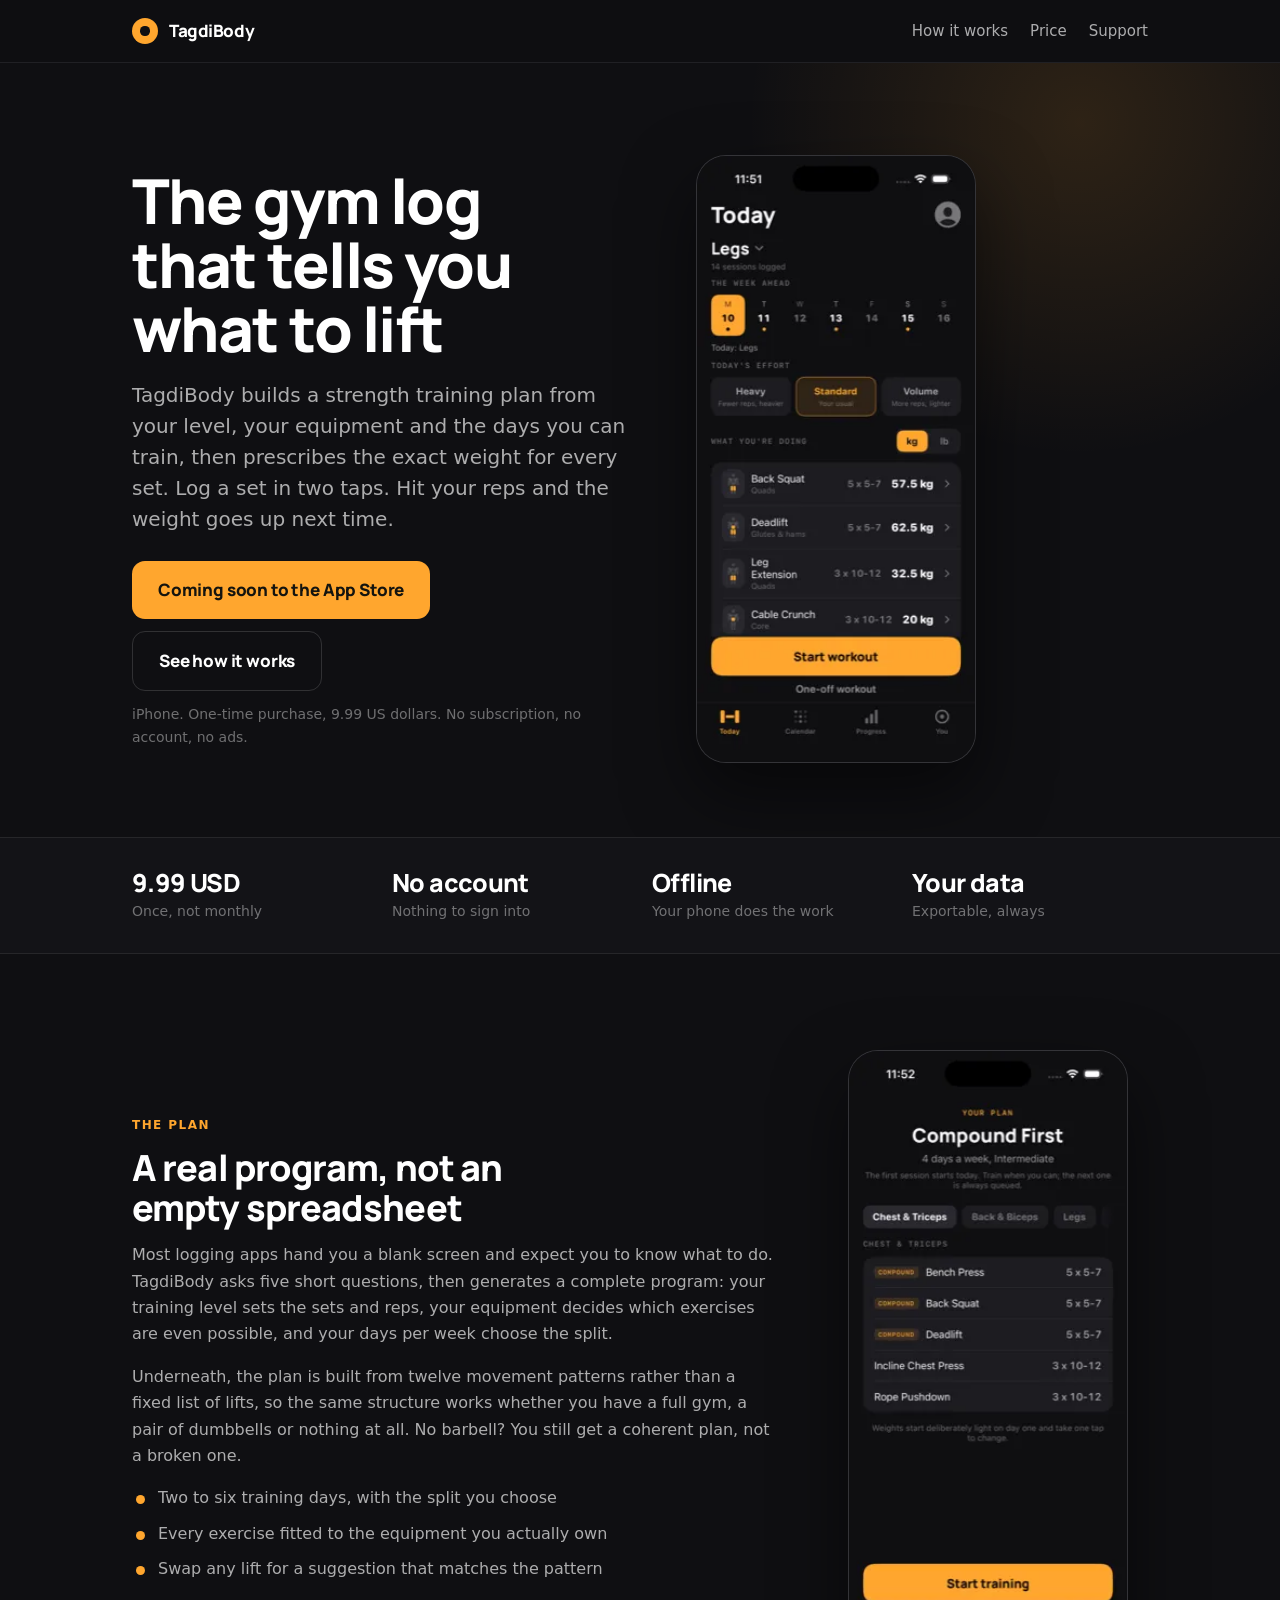
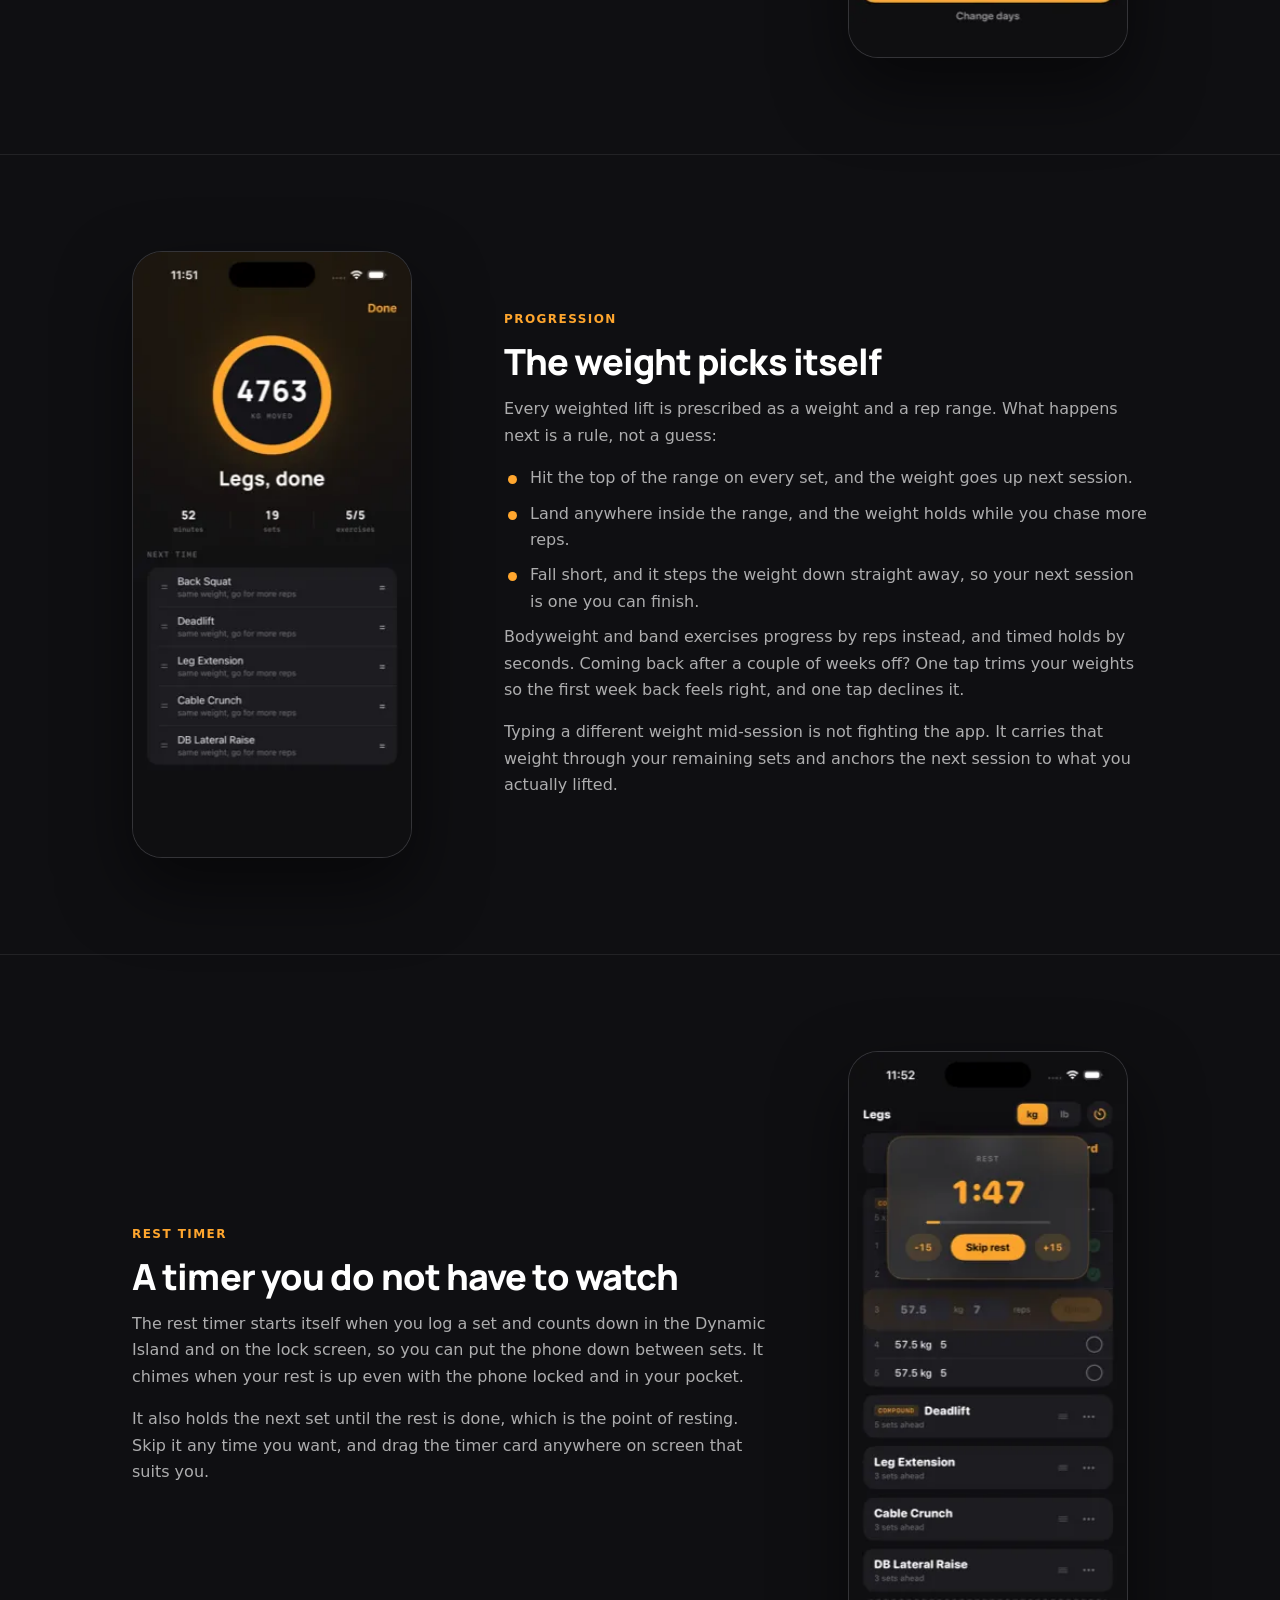
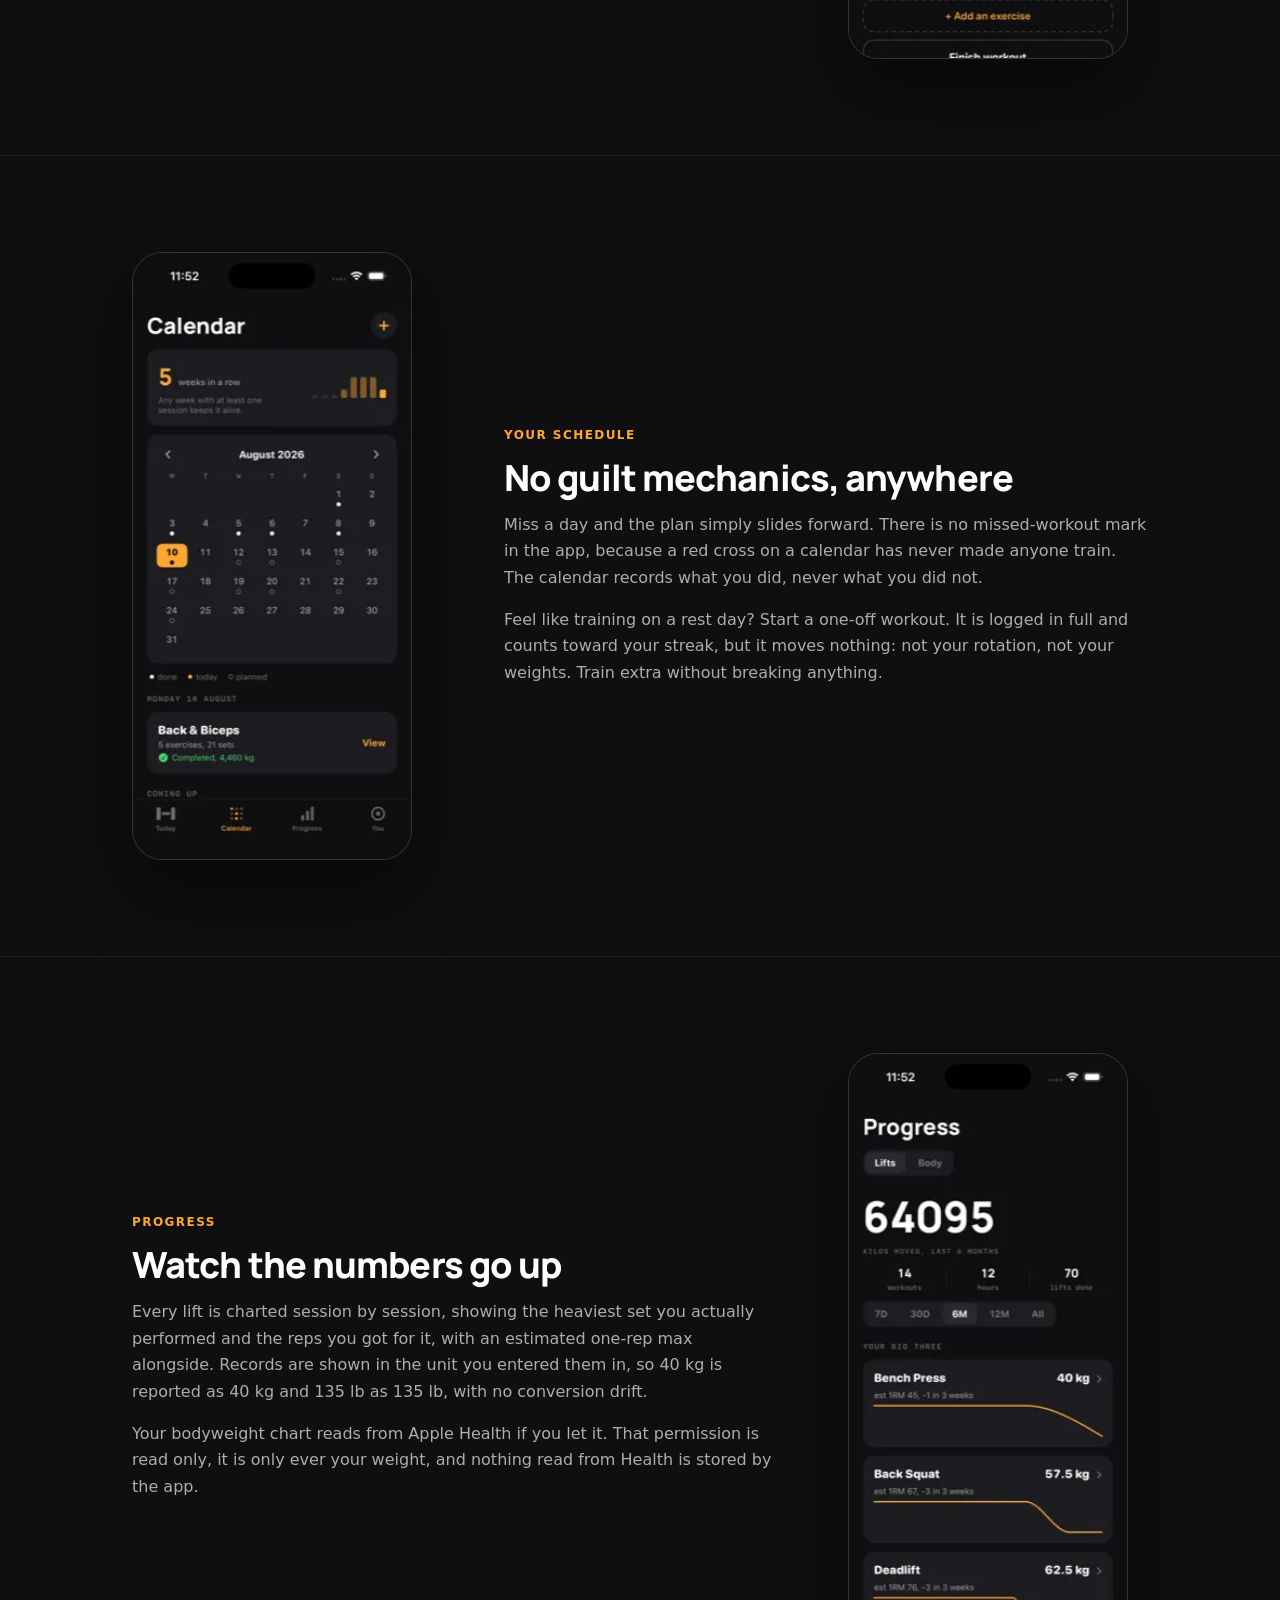
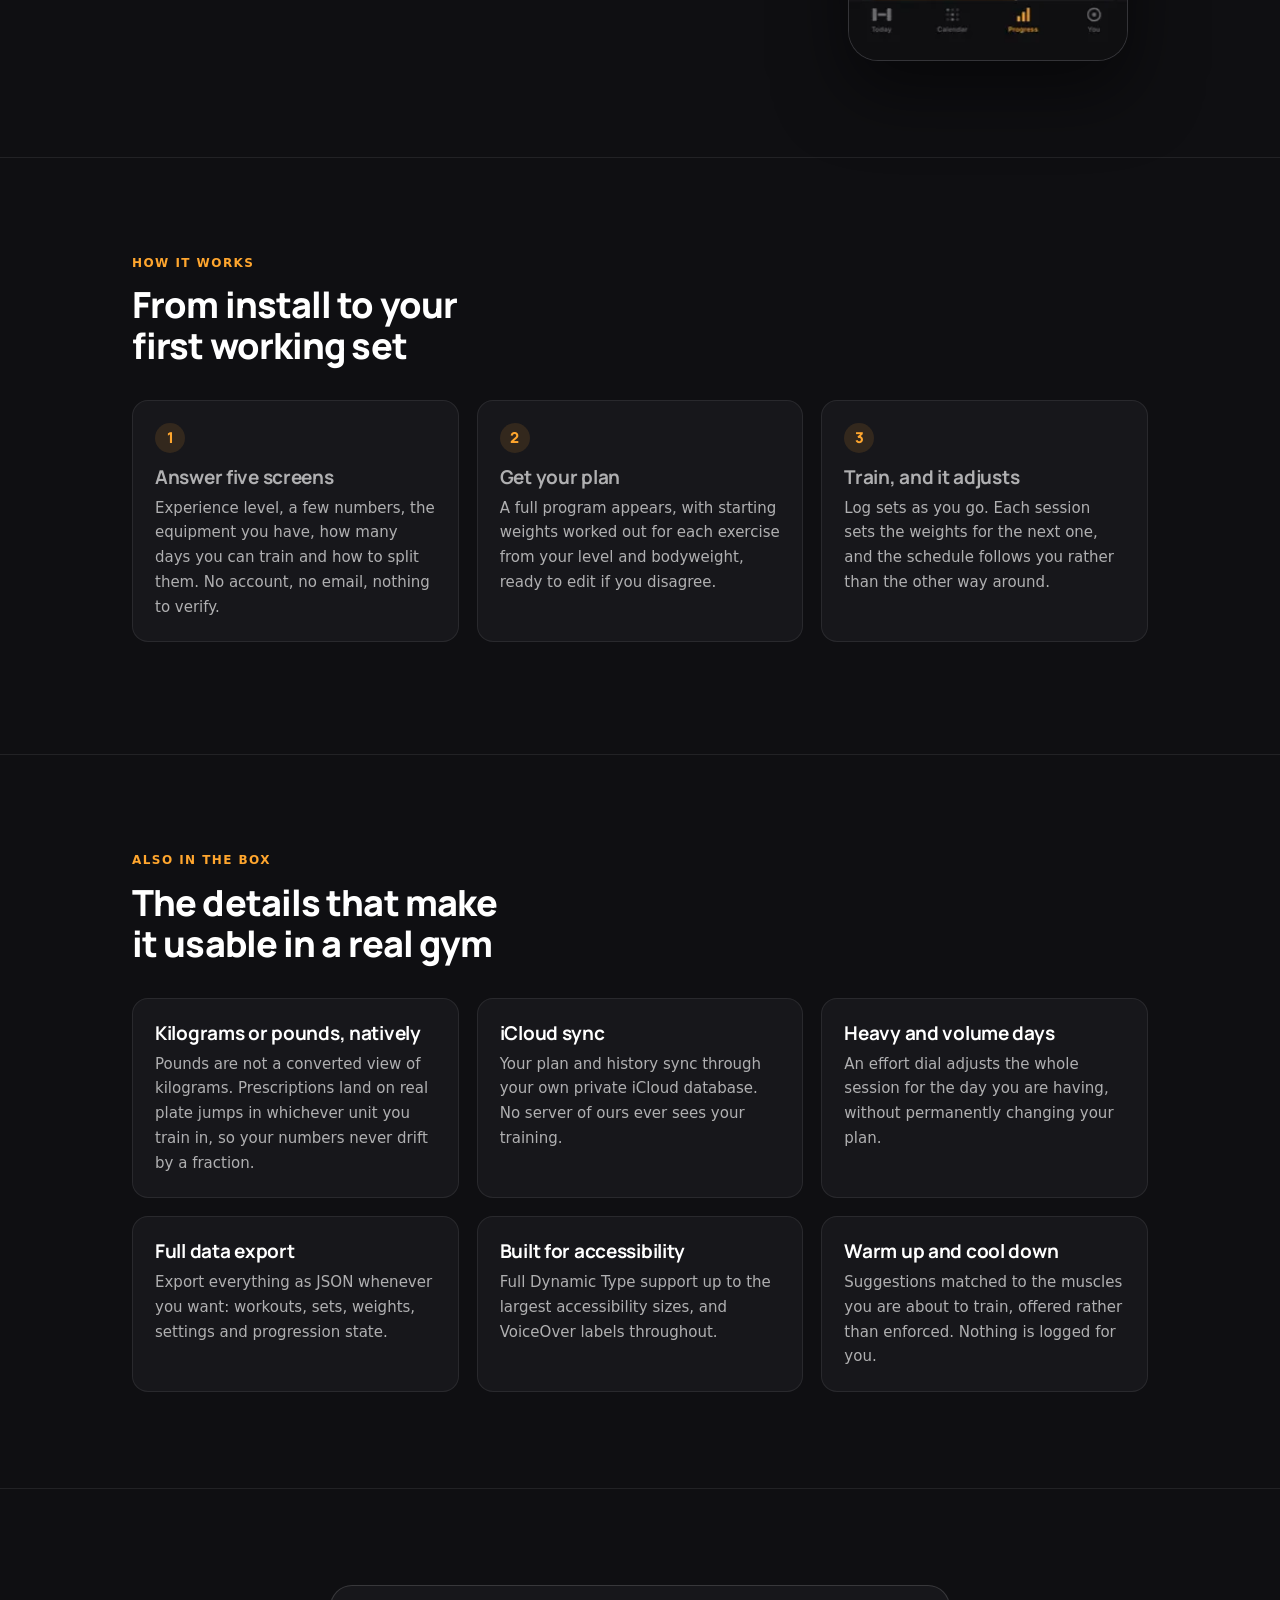
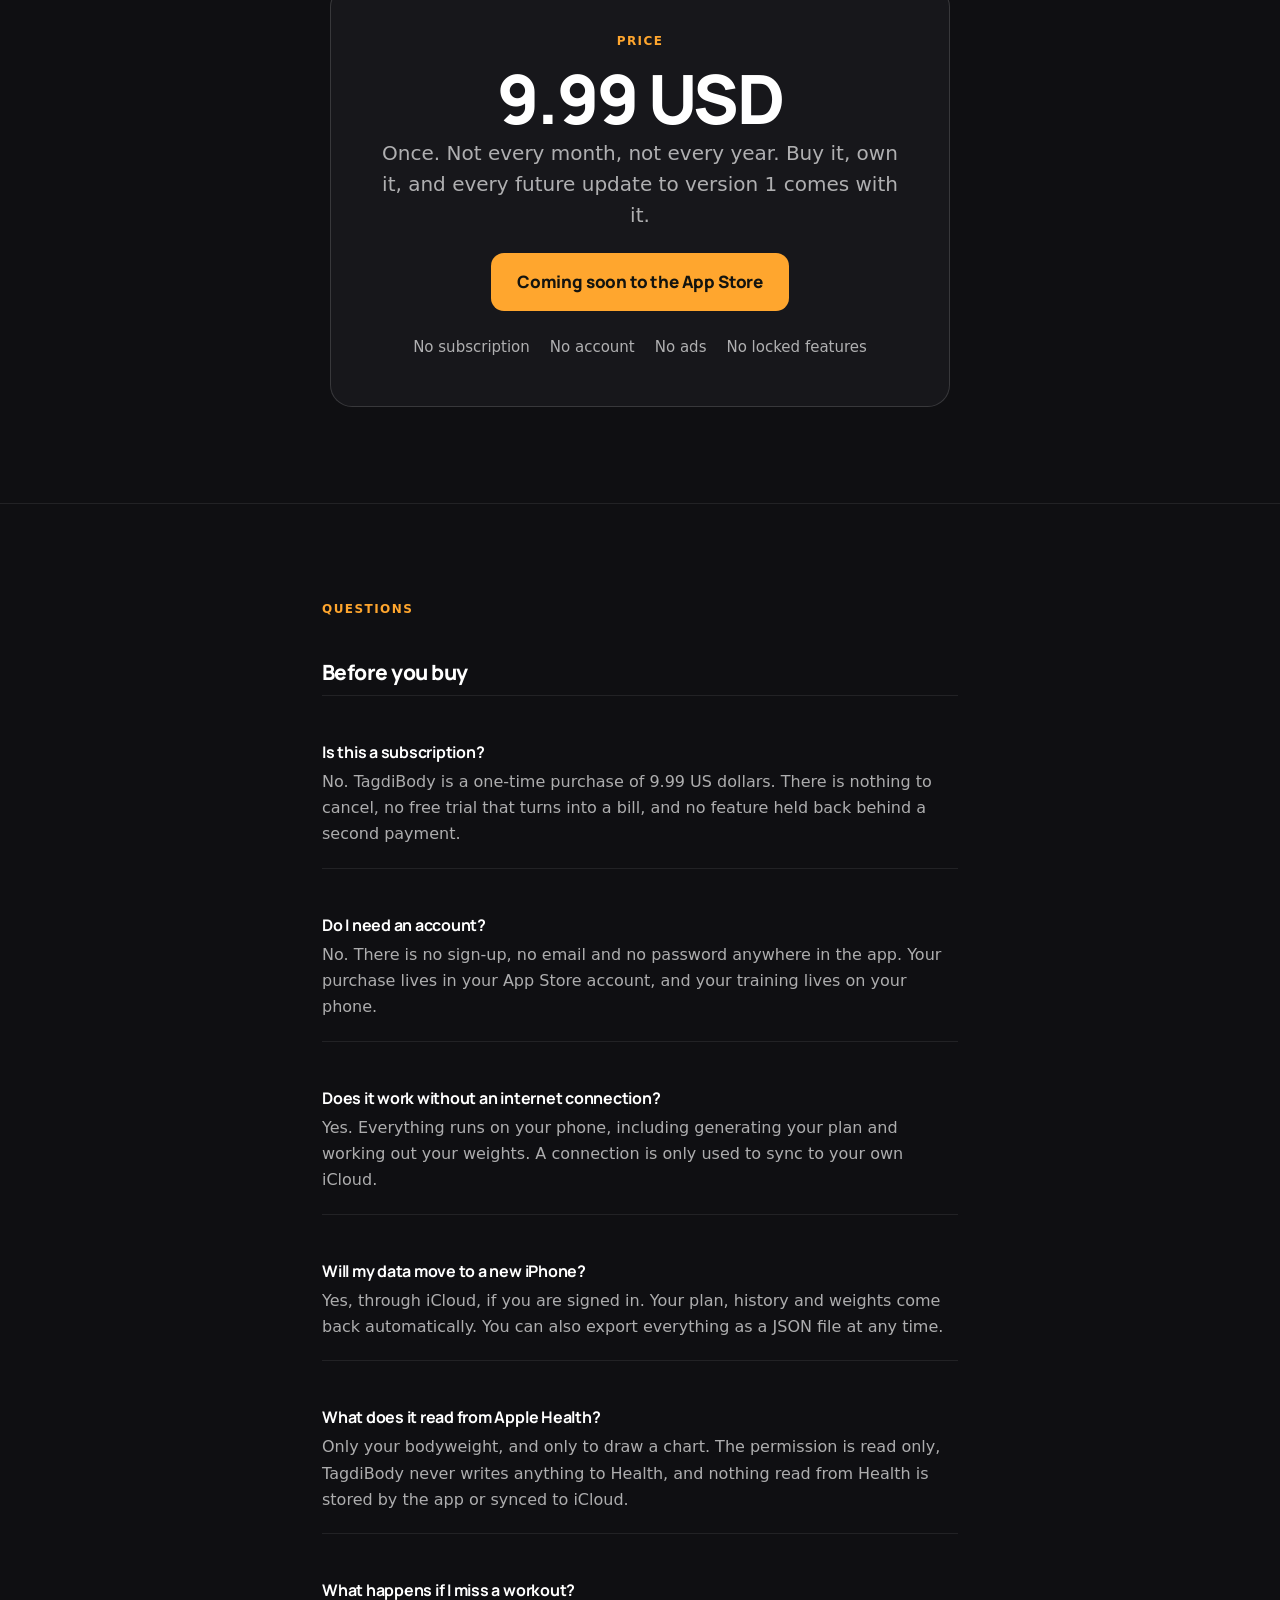
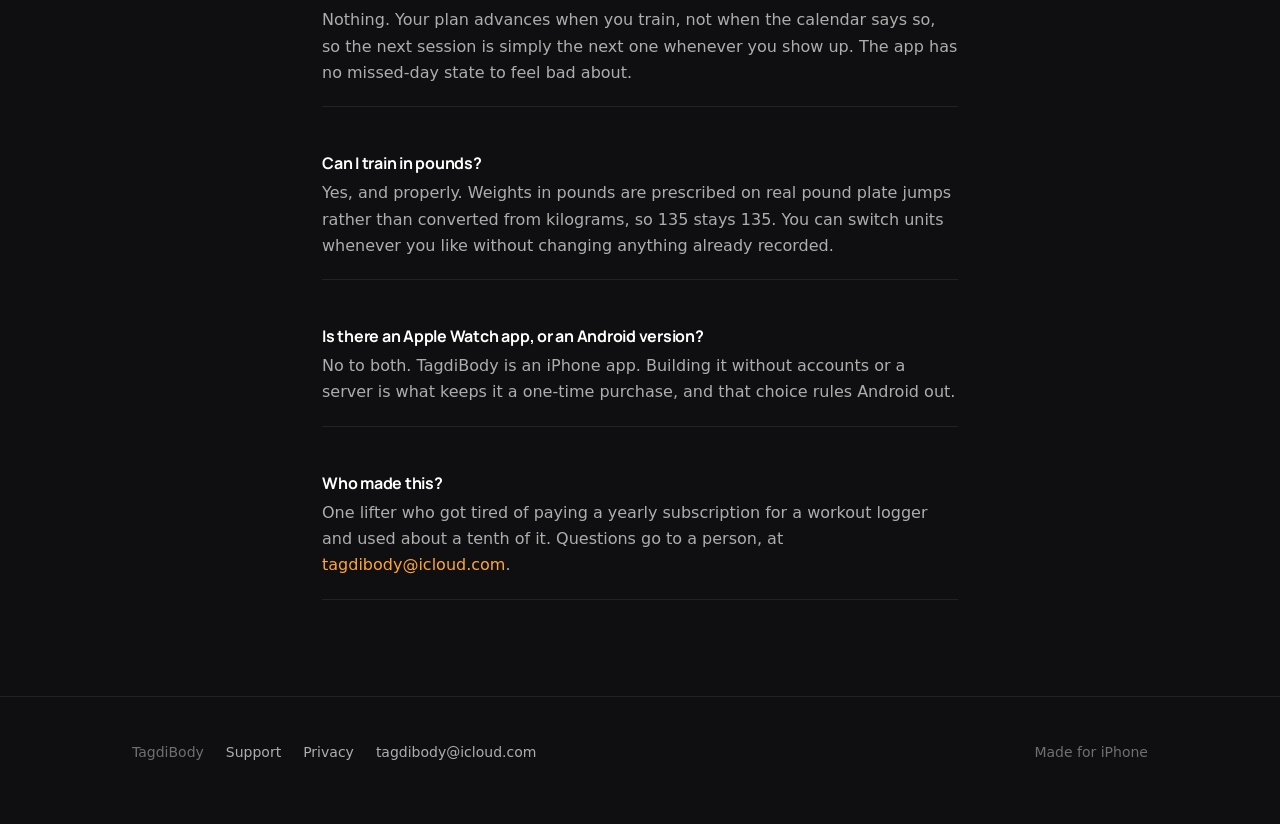
==== index.html @ 45cf764f "WebP screenshots, lighter social card" ====
<!doctype html>
<html lang="en">
<head>
<meta charset="utf-8">
<meta name="viewport" content="width=device-width, initial-scale=1">
<title>Gym Workout Log and Strength Training Plan | TagdiBody</title>
<meta name="description" content="TagdiBody builds your gym plan and tells you the exact weight to lift on every set. Log a set in two taps. One-time purchase for iPhone, no subscription.">
<link rel="canonical" href="https://tagdibody.com/">
<meta name="theme-color" content="#0F0F12">

<!-- Smart App Banner. Renders only once the app is live on the store, and
     never inside a frame or the simulator. Harmless before then. -->
<meta name="apple-itunes-app" content="app-id=6799544180">

<meta property="og:type" content="website">
<meta property="og:site_name" content="TagdiBody">
<meta property="og:title" content="TagdiBody: the gym log that tells you what to lift">
<meta property="og:description" content="A strength training plan built from your level, equipment and days, with the exact weight for every set. One-time purchase for iPhone.">
<meta property="og:url" content="https://tagdibody.com/">
<meta property="og:image" content="https://tagdibody.com/assets/og.jpg">
<meta property="og:image:width" content="1200">
<meta property="og:image:height" content="630">
<meta property="og:image:type" content="image/jpeg">
<meta property="og:image:alt" content="TagdiBody on iPhone, showing today's session with the weight for every lift.">
<meta name="twitter:card" content="summary_large_image">

<link rel="icon" href="assets/favicon.svg" type="image/svg+xml">
<link rel="icon" href="assets/favicon-32.png" sizes="32x32">
<link rel="apple-touch-icon" href="assets/apple-touch-icon.png">
<link rel="manifest" href="site.webmanifest">

<link rel="preload" href="assets/manrope-subset.woff2" as="font" type="font/woff2" crossorigin>
<link rel="stylesheet" href="style.css">

<!-- SoftwareApplication, per Google's Software App documentation.
     aggregateRating is deliberately ABSENT: Google requires a rating or a
     review for the rich result, but the same guidelines forbid marking up
     ratings that are not visible on the page and treat self-serving ones
     as ineligible. Search Console will report the missing field as a
     warning; that is the honest state until the App Store has real
     ratings to mirror. -->
<script type="application/ld+json">
{
  "@context": "https://schema.org",
  "@type": "SoftwareApplication",
  "name": "TagdiBody",
  "alternateName": "TagdiBody: Gym Workout Log",
  "url": "https://tagdibody.com/",
  "description": "TagdiBody builds a strength training plan from your level, equipment and days per week, prescribes the exact weight for every set, and logs your workouts. One-time purchase for iPhone, with no subscription and no account.",
  "applicationCategory": "HealthApplication",
  "applicationSubCategory": "Strength training",
  "operatingSystem": "iOS 17.0",
  "softwareVersion": "1.0",
  "image": "https://tagdibody.com/assets/og.jpg",
  "screenshot": [
    "https://tagdibody.com/img/today.png",
    "https://tagdibody.com/img/resting.png",
    "https://tagdibody.com/img/progress.png"
  ],
  "featureList": [
    "Generated strength training plan",
    "Automatic weight progression",
    "Rest timer with Dynamic Island and lock screen",
    "One-off workouts that never move your plan",
    "Progress charts and personal bests",
    "iCloud sync",
    "Apple Health bodyweight, read only"
  ],
  "offers": {
    "@type": "Offer",
    "price": "9.99",
    "priceCurrency": "USD",
    "category": "One-time purchase"
  },
  "author": {
    "@type": "Person",
    "name": "Arjun Navale"
  },
  "publisher": {
    "@type": "Person",
    "name": "Arjun Navale"
  }
}
</script>
</head>

<body class="prelaunch">
<a class="skip" href="#main">Skip to content</a>

<header class="site-head">
  <div class="wrap">
    <a class="wordmark" href="/"><span class="plate" aria-hidden="true"></span> TagdiBody</a>
    <nav aria-label="Main">
      <a class="nav-hide" href="#how">How it works</a>
      <a class="nav-hide" href="#price">Price</a>
      <a href="/support/">Support</a>
    </nav>
  </div>
</header>

<main id="main">

<section class="hero">
  <div class="wrap">
    <div class="copy">
      <h1>The gym log that tells you what to lift</h1>
      <p class="lede">TagdiBody builds a strength training plan from your level, your equipment and the days you can train, then prescribes the exact weight for every set. Log a set in two taps. Hit your reps and the weight goes up next time.</p>
      <div class="hero-actions">
        <a class="cta live-only" href="https://apps.apple.com/app/tagdibody/id6799544180">Get TagdiBody on the App Store</a>
        <span class="cta soon-only" aria-disabled="true">Coming soon to the App Store</span>
        <a class="cta ghost" href="#how">See how it works</a>
      </div>
      <p class="cta-note">iPhone. One-time purchase, 9.99 US dollars. No subscription, no account, no ads.</p>
    </div>
    <div class="shot">
      <picture>
             <source type="image/webp"
                     srcset="img/today.webp 1x, img/today@2x.webp 2x">
             <img src="img/today.png" width="257" height="560" fetchpriority="high"
                  alt="The Today screen in TagdiBody, listing Back Squat, Deadlift, Leg Extension and Cable Crunch with the sets, rep range and exact weight for each.">
           </picture>
    </div>
  </div>
</section>

<section class="strip" aria-label="At a glance">
  <div class="wrap">
    <div><span class="stat-n">9.99 USD</span><span class="stat-l">Once, not monthly</span></div>
    <div><span class="stat-n">No account</span><span class="stat-l">Nothing to sign into</span></div>
    <div><span class="stat-n">Offline</span><span class="stat-l">Your phone does the work</span></div>
    <div><span class="stat-n">Your data</span><span class="stat-l">Exportable, always</span></div>
  </div>
</section>

<section class="feature" id="plan">
  <div class="wrap">
    <div class="copy">
      <p class="eyebrow">The plan</p>
      <h2>A real program, not an empty spreadsheet</h2>
      <p>Most logging apps hand you a blank screen and expect you to know what to do. TagdiBody asks five short questions, then generates a complete program: your training level sets the sets and reps, your equipment decides which exercises are even possible, and your days per week choose the split.</p>
      <p>Underneath, the plan is built from twelve movement patterns rather than a fixed list of lifts, so the same structure works whether you have a full gym, a pair of dumbbells or nothing at all. No barbell? You still get a coherent plan, not a broken one.</p>
      <ul class="ticks">
        <li>Two to six training days, with the split you choose</li>
        <li>Every exercise fitted to the equipment you actually own</li>
        <li>Swap any lift for a suggestion that matches the pattern</li>
      </ul>
    </div>
    <div class="shot">
      <picture>
             <source type="image/webp"
                     srcset="img/reveal.webp 1x, img/reveal@2x.webp 2x">
             <img src="img/reveal.png" width="257" height="560" loading="lazy"
                  alt="A generated four day plan in TagdiBody, showing each training day and the exercises in it.">
           </picture>
    </div>
  </div>
</section>

<section class="feature flip" id="progression">
  <div class="wrap">
    <div class="copy">
      <p class="eyebrow">Progression</p>
      <h2>The weight picks itself</h2>
      <p>Every weighted lift is prescribed as a weight and a rep range. What happens next is a rule, not a guess:</p>
      <ul class="ticks">
        <li>Hit the top of the range on every set, and the weight goes up next session.</li>
        <li>Land anywhere inside the range, and the weight holds while you chase more reps.</li>
        <li>Fall short, and it steps the weight down straight away, so your next session is one you can finish.</li>
      </ul>
      <p>Bodyweight and band exercises progress by reps instead, and timed holds by seconds. Coming back after a couple of weeks off? One tap trims your weights so the first week back feels right, and one tap declines it.</p>
      <p>Typing a different weight mid-session is not fighting the app. It carries that weight through your remaining sets and anchors the next session to what you actually lifted.</p>
    </div>
    <div class="shot">
      <picture>
             <source type="image/webp"
                     srcset="img/summary.webp 1x, img/summary@2x.webp 2x">
             <img src="img/summary.png" width="257" height="560" loading="lazy"
                  alt="A finished workout summary in TagdiBody, listing every set performed with its weight and reps.">
           </picture>
    </div>
  </div>
</section>

<section class="feature" id="timer">
  <div class="wrap">
    <div class="copy">
      <p class="eyebrow">Rest timer</p>
      <h2>A timer you do not have to watch</h2>
      <p>The rest timer starts itself when you log a set and counts down in the Dynamic Island and on the lock screen, so you can put the phone down between sets. It chimes when your rest is up even with the phone locked and in your pocket.</p>
      <p>It also holds the next set until the rest is done, which is the point of resting. Skip it any time you want, and drag the timer card anywhere on screen that suits you.</p>
    </div>
    <div class="shot">
      <picture>
             <source type="image/webp"
                     srcset="img/resting.webp 1x, img/resting@2x.webp 2x">
             <img src="img/resting.png" width="257" height="560" loading="lazy"
                  alt="TagdiBody counting down rest between sets, with the next set held until the timer finishes.">
           </picture>
    </div>
  </div>
</section>

<section class="feature flip" id="schedule">
  <div class="wrap">
    <div class="copy">
      <p class="eyebrow">Your schedule</p>
      <h2>No guilt mechanics, anywhere</h2>
      <p>Miss a day and the plan simply slides forward. There is no missed-workout mark in the app, because a red cross on a calendar has never made anyone train. The calendar records what you did, never what you did not.</p>
      <p>Feel like training on a rest day? Start a one-off workout. It is logged in full and counts toward your streak, but it moves nothing: not your rotation, not your weights. Train extra without breaking anything.</p>
    </div>
    <div class="shot">
      <picture>
             <source type="image/webp"
                     srcset="img/calendar.webp 1x, img/calendar@2x.webp 2x">
             <img src="img/calendar.png" width="257" height="560" loading="lazy"
                  alt="The TagdiBody calendar showing training days marked and a streak, with no missed day markers.">
           </picture>
    </div>
  </div>
</section>

<section class="feature" id="progress">
  <div class="wrap">
    <div class="copy">
      <p class="eyebrow">Progress</p>
      <h2>Watch the numbers go up</h2>
      <p>Every lift is charted session by session, showing the heaviest set you actually performed and the reps you got for it, with an estimated one-rep max alongside. Records are shown in the unit you entered them in, so 40 kg is reported as 40 kg and 135 lb as 135 lb, with no conversion drift.</p>
      <p>Your bodyweight chart reads from Apple Health if you let it. That permission is read only, it is only ever your weight, and nothing read from Health is stored by the app.</p>
    </div>
    <div class="shot">
      <picture>
             <source type="image/webp"
                     srcset="img/progress.webp 1x, img/progress@2x.webp 2x">
             <img src="img/progress.png" width="257" height="560" loading="lazy"
                  alt="Progress charts in TagdiBody showing maximum weight lifted per session for an exercise.">
           </picture>
    </div>
  </div>
</section>

<section class="section" id="how">
  <div class="wrap">
    <div class="section-head">
      <p class="eyebrow">How it works</p>
      <h2>From install to your first working set</h2>
    </div>
    <ol class="steps">
      <li>
        <h3>Answer five screens</h3>
        <p>Experience level, a few numbers, the equipment you have, how many days you can train and how to split them. No account, no email, nothing to verify.</p>
      </li>
      <li>
        <h3>Get your plan</h3>
        <p>A full program appears, with starting weights worked out for each exercise from your level and bodyweight, ready to edit if you disagree.</p>
      </li>
      <li>
        <h3>Train, and it adjusts</h3>
        <p>Log sets as you go. Each session sets the weights for the next one, and the schedule follows you rather than the other way around.</p>
      </li>
    </ol>
  </div>
</section>

<section class="section" id="inside">
  <div class="wrap">
    <div class="section-head">
      <p class="eyebrow">Also in the box</p>
      <h2>The details that make it usable in a real gym</h2>
    </div>
    <div class="cards">
      <div class="card">
        <h3>Kilograms or pounds, natively</h3>
        <p>Pounds are not a converted view of kilograms. Prescriptions land on real plate jumps in whichever unit you train in, so your numbers never drift by a fraction.</p>
      </div>
      <div class="card">
        <h3>iCloud sync</h3>
        <p>Your plan and history sync through your own private iCloud database. No server of ours ever sees your training.</p>
      </div>
      <div class="card">
        <h3>Heavy and volume days</h3>
        <p>An effort dial adjusts the whole session for the day you are having, without permanently changing your plan.</p>
      </div>
      <div class="card">
        <h3>Full data export</h3>
        <p>Export everything as JSON whenever you want: workouts, sets, weights, settings and progression state.</p>
      </div>
      <div class="card">
        <h3>Built for accessibility</h3>
        <p>Full Dynamic Type support up to the largest accessibility sizes, and VoiceOver labels throughout.</p>
      </div>
      <div class="card">
        <h3>Warm up and cool down</h3>
        <p>Suggestions matched to the muscles you are about to train, offered rather than enforced. Nothing is logged for you.</p>
      </div>
    </div>
  </div>
</section>

<section class="section" id="price">
  <div class="wrap">
    <div class="price-card">
      <p class="eyebrow">Price</p>
      <span class="price-n">9.99 USD</span>
      <p class="lede">Once. Not every month, not every year. Buy it, own it, and every future update to version 1 comes with it.</p>
      <div class="hero-actions" style="justify-content: center">
        <a class="cta live-only" href="https://apps.apple.com/app/tagdibody/id6799544180">Get TagdiBody on the App Store</a>
        <span class="cta soon-only" aria-disabled="true">Coming soon to the App Store</span>
      </div>
      <ul class="price-list">
        <li>No subscription</li>
        <li>No account</li>
        <li>No ads</li>
        <li>No locked features</li>
      </ul>
    </div>
  </div>
</section>

<section class="section" id="faq">
  <div class="wrap prose">
    <div class="section-head">
      <p class="eyebrow">Questions</p>
      <h2>Before you buy</h2>
    </div>

    <div class="faq-item">
      <h3>Is this a subscription?</h3>
      <p>No. TagdiBody is a one-time purchase of 9.99 US dollars. There is nothing to cancel, no free trial that turns into a bill, and no feature held back behind a second payment.</p>
    </div>

    <div class="faq-item">
      <h3>Do I need an account?</h3>
      <p>No. There is no sign-up, no email and no password anywhere in the app. Your purchase lives in your App Store account, and your training lives on your phone.</p>
    </div>

    <div class="faq-item">
      <h3>Does it work without an internet connection?</h3>
      <p>Yes. Everything runs on your phone, including generating your plan and working out your weights. A connection is only used to sync to your own iCloud.</p>
    </div>

    <div class="faq-item">
      <h3>Will my data move to a new iPhone?</h3>
      <p>Yes, through iCloud, if you are signed in. Your plan, history and weights come back automatically. You can also export everything as a JSON file at any time.</p>
    </div>

    <div class="faq-item">
      <h3>What does it read from Apple Health?</h3>
      <p>Only your bodyweight, and only to draw a chart. The permission is read only, TagdiBody never writes anything to Health, and nothing read from Health is stored by the app or synced to iCloud.</p>
    </div>

    <div class="faq-item">
      <h3>What happens if I miss a workout?</h3>
      <p>Nothing. Your plan advances when you train, not when the calendar says so, so the next session is simply the next one whenever you show up. The app has no missed-day state to feel bad about.</p>
    </div>

    <div class="faq-item">
      <h3>Can I train in pounds?</h3>
      <p>Yes, and properly. Weights in pounds are prescribed on real pound plate jumps rather than converted from kilograms, so 135 stays 135. You can switch units whenever you like without changing anything already recorded.</p>
    </div>

    <div class="faq-item">
      <h3>Is there an Apple Watch app, or an Android version?</h3>
      <p>No to both. TagdiBody is an iPhone app. Building it without accounts or a server is what keeps it a one-time purchase, and that choice rules Android out.</p>
    </div>

    <div class="faq-item">
      <h3>Who made this?</h3>
      <p>One lifter who got tired of paying a yearly subscription for a workout logger and used about a tenth of it. Questions go to a person, at <a href="mailto:tagdibody@icloud.com">tagdibody@icloud.com</a>.</p>
    </div>
  </div>
</section>

</main>

<footer class="site-foot">
  <div class="wrap">
    <span>TagdiBody</span>
    <a href="/support/">Support</a>
    <a href="/privacy.html">Privacy</a>
    <a href="mailto:tagdibody@icloud.com">tagdibody@icloud.com</a>
    <span class="spacer">Made for iPhone</span>
  </div>
</footer>

</body>
</html>
---- style.css ----
/* tagdibody.com
   The app's own tokens, so the site reads as part of the product rather
   than a generic template. Zero third-party requests: no font CDN, no
   analytics, no framework. The only network cost beyond HTML and CSS is
   the images, which is what keeps the page fast without any tuning. */

@font-face {
  font-family: "Manrope";
  /* Subset of the app's own vendored Manrope (Latin plus punctuation),
     21 KB instead of 165 KB. Variable, so one file covers every weight;
     `wght` is set through font-variation-settings because font-weight
     alone does not reach inside a variable font. */
  src: url("assets/manrope-subset.woff2") format("woff2-variations");
  font-weight: 200 800;
  font-display: swap;
}

:root {
  --ground: #0F0F12;
  --ground-2: #131317;
  --card: #17171B;
  --line: rgba(255, 255, 255, .08);
  --line-2: rgba(255, 255, 255, .14);
  --ink: #FFFFFF;
  --ink-2: rgba(255, 255, 255, .66);
  --ink-3: rgba(255, 255, 255, .40);
  --accent: #FFA62E;
  --accent-soft: rgba(255, 166, 46, .12);
  --ui: ui-sans-serif, -apple-system, "Segoe UI", system-ui, sans-serif;
  --display: "Manrope", ui-rounded, ui-sans-serif, -apple-system, system-ui, sans-serif;
  --pad: 22px;
  --radius: 16px;
}

* { box-sizing: border-box; }

html { scroll-behavior: smooth; }
@media (prefers-reduced-motion: reduce) {
  html { scroll-behavior: auto; }
  * { animation: none !important; transition: none !important; }
}

body {
  margin: 0;
  background: var(--ground);
  color: var(--ink);
  font-family: var(--ui);
  font-size: 16px;
  line-height: 1.65;
  -webkit-font-smoothing: antialiased;
  text-rendering: optimizeLegibility;
}

img { max-width: 100%; height: auto; display: block; }

a { color: var(--accent); text-decoration: none; }
a:hover { text-decoration: underline; }
a:focus-visible,
button:focus-visible {
  outline: 2px solid var(--accent);
  outline-offset: 3px;
  border-radius: 4px;
}

.skip {
  position: absolute;
  left: -9999px;
  top: 0;
  background: var(--accent);
  color: var(--ground);
  padding: 10px 16px;
  font-weight: 700;
  z-index: 10;
}
.skip:focus { left: 8px; top: 8px; }

.wrap {
  max-width: 1060px;
  margin: 0 auto;
  padding: 0 var(--pad);
}

/* Narrow measure for the prose pages (support, privacy). */
.wrap.prose { max-width: 680px; }

/* ---------- Type ---------- */

h1, h2, h3, .wordmark, .stat-n, .cta {
  font-family: var(--display);
  letter-spacing: -.025em;
}

h1 {
  font-size: clamp(38px, 6.4vw, 62px);
  line-height: 1.04;
  margin: 0 0 18px;
  font-variation-settings: "wght" 800;
  text-wrap: balance;
}

h2 {
  font-size: clamp(26px, 3.6vw, 36px);
  line-height: 1.12;
  margin: 0 0 14px;
  font-variation-settings: "wght" 800;
  text-wrap: balance;
}

h3 {
  font-size: 19px;
  line-height: 1.3;
  margin: 0 0 8px;
  font-variation-settings: "wght" 700;
  letter-spacing: -.015em;
}

p { margin: 0 0 16px; color: var(--ink-2); }
li { color: var(--ink-2); }
strong { color: var(--ink); font-weight: 600; }

.lede {
  font-size: clamp(17px, 2.1vw, 20px);
  line-height: 1.55;
  color: var(--ink-2);
  margin: 0 0 26px;
  max-width: 46ch;
}

.eyebrow {
  font-size: 12px;
  font-weight: 700;
  letter-spacing: .12em;
  text-transform: uppercase;
  color: var(--accent);
  margin: 0 0 12px;
}

/* ---------- Header ---------- */

.site-head {
  position: sticky;
  top: 0;
  z-index: 5;
  background: rgba(15, 15, 18, .86);
  backdrop-filter: saturate(140%) blur(12px);
  border-bottom: 1px solid var(--line);
}

.site-head .wrap {
  display: flex;
  align-items: center;
  gap: 14px;
  height: 62px;
}

.wordmark {
  display: flex;
  align-items: center;
  gap: 11px;
  color: var(--ink);
  font-size: 17px;
  font-variation-settings: "wght" 800;
}
.wordmark:hover { text-decoration: none; }

.plate {
  width: 26px;
  height: 26px;
  border-radius: 50%;
  background: var(--accent);
  position: relative;
  flex: none;
}
.plate::after {
  content: "";
  position: absolute;
  inset: 32%;
  border-radius: 50%;
  background: var(--ground);
}

.site-head nav {
  margin-left: auto;
  display: flex;
  align-items: center;
  gap: 22px;
  font-size: 15px;
}
.site-head nav a { color: var(--ink-2); }
.site-head nav a:hover { color: var(--ink); text-decoration: none; }

@media (max-width: 600px) {
  .site-head nav { gap: 16px; font-size: 14px; }
  .site-head .nav-hide { display: none; }
}

/* ---------- Buttons ---------- */

.cta {
  display: inline-flex;
  align-items: center;
  justify-content: center;
  gap: 10px;
  background: var(--accent);
  color: #14140F;
  font-size: 17px;
  font-variation-settings: "wght" 800;
  letter-spacing: -.01em;
  padding: 15px 26px;
  border-radius: 13px;
  border: 0;
  text-align: center;
}
.cta:hover { text-decoration: none; filter: brightness(1.06); }

.cta.ghost {
  background: transparent;
  color: var(--ink);
  border: 1px solid var(--line-2);
}

.cta-note {
  font-size: 14px;
  color: var(--ink-3);
  margin: 12px 0 0;
}

/* Pre-launch: the App Store link does not exist yet. One class on <body>
   swaps every call to action between the two states, so going live is a
   single edit rather than a hunt through the page. */
.live-only { display: none; }
body:not(.prelaunch) .live-only { display: inline-flex; }
body:not(.prelaunch) .soon-only { display: none; }

/* ---------- Hero ---------- */

.hero {
  padding: clamp(46px, 8vw, 92px) 0 clamp(40px, 6vw, 74px);
  position: relative;
  overflow: hidden;
}

.hero::before {
  content: "";
  position: absolute;
  width: 760px;
  height: 760px;
  right: -180px;
  top: -320px;
  background: radial-gradient(circle, rgba(255, 166, 46, .13), transparent 62%);
  pointer-events: none;
}

.hero .wrap {
  display: grid;
  grid-template-columns: 1.05fr .95fr;
  gap: clamp(28px, 5vw, 64px);
  align-items: center;
  position: relative;
}

@media (max-width: 800px) {
  .hero .wrap { grid-template-columns: 1fr; }
  .hero .shot { justify-self: center; }
}

.hero-actions {
  display: flex;
  flex-wrap: wrap;
  gap: 12px;
  align-items: center;
}

/* ---------- Phone shots ---------- */

.shot {
  border-radius: 30px;
  border: 1px solid var(--line-2);
  overflow: hidden;
  background: var(--ground-2);
  box-shadow: 0 30px 70px rgba(0, 0, 0, .5);
  width: 280px;
  max-width: 100%;
}
.shot img { width: 100%; }

/* ---------- Value strip ---------- */

.strip {
  border-top: 1px solid var(--line);
  border-bottom: 1px solid var(--line);
  background: var(--ground-2);
}

.strip .wrap {
  display: grid;
  grid-template-columns: repeat(4, 1fr);
  gap: 24px;
  padding-top: 30px;
  padding-bottom: 30px;
}

@media (max-width: 720px) {
  .strip .wrap { grid-template-columns: repeat(2, 1fr); gap: 22px; }
}

.stat-n {
  display: block;
  font-size: 25px;
  font-variation-settings: "wght" 800;
  color: var(--ink);
  line-height: 1.2;
}
.stat-l {
  display: block;
  font-size: 14px;
  color: var(--ink-3);
  margin-top: 2px;
}

/* ---------- Feature rows ---------- */

.feature {
  padding: clamp(52px, 8vw, 96px) 0;
  border-bottom: 1px solid var(--line);
}

.feature .wrap {
  display: grid;
  grid-template-columns: 1fr 300px;
  gap: clamp(28px, 6vw, 72px);
  align-items: center;
}

.feature.flip .wrap { grid-template-columns: 300px 1fr; }
.feature.flip .copy { order: 2; }
.feature.flip .shot { order: 1; }

@media (max-width: 800px) {
  .feature .wrap,
  .feature.flip .wrap { grid-template-columns: 1fr; }
  .feature .shot,
  .feature.flip .shot { order: 2; justify-self: center; }
  .feature.flip .copy { order: 1; }
}

.copy p:last-child { margin-bottom: 0; }

.ticks { list-style: none; margin: 0; padding: 0; }
.ticks li {
  position: relative;
  padding-left: 26px;
  margin-bottom: 9px;
}
.ticks li::before {
  content: "";
  position: absolute;
  left: 4px;
  top: .62em;
  width: 9px;
  height: 9px;
  border-radius: 50%;
  background: var(--accent);
}

/* ---------- Steps ---------- */

.steps {
  display: grid;
  grid-template-columns: repeat(3, 1fr);
  gap: 18px;
  margin-top: 34px;
  padding: 0;
  list-style: none;
  counter-reset: step;
}
@media (max-width: 760px) { .steps { grid-template-columns: 1fr; } }

.steps li {
  background: var(--card);
  border: 1px solid var(--line);
  border-radius: var(--radius);
  padding: 22px;
  counter-increment: step;
}
.steps li::before {
  content: counter(step);
  display: grid;
  place-items: center;
  width: 30px;
  height: 30px;
  border-radius: 50%;
  background: var(--accent-soft);
  color: var(--accent);
  font-family: var(--display);
  font-variation-settings: "wght" 800;
  font-size: 15px;
  margin-bottom: 12px;
}
.steps h3 { margin-bottom: 6px; }
.steps p { margin: 0; font-size: 15px; }

/* ---------- Grid of small features ---------- */

.section { padding: clamp(52px, 8vw, 96px) 0; border-bottom: 1px solid var(--line); }
.section-head { max-width: 46ch; margin-bottom: 8px; }

.cards {
  display: grid;
  grid-template-columns: repeat(3, 1fr);
  gap: 18px;
  margin-top: 34px;
}
@media (max-width: 860px) { .cards { grid-template-columns: repeat(2, 1fr); } }
@media (max-width: 560px) { .cards { grid-template-columns: 1fr; } }

.card {
  background: var(--card);
  border: 1px solid var(--line);
  border-radius: var(--radius);
  padding: 22px;
}
.card h3 { margin-bottom: 6px; }
.card p { margin: 0; font-size: 15px; }

/* ---------- Price ---------- */

.price-card {
  background: var(--card);
  border: 1px solid var(--line-2);
  border-radius: 22px;
  padding: clamp(28px, 5vw, 46px);
  text-align: center;
  max-width: 620px;
  margin: 0 auto;
}
.price-n {
  font-family: var(--display);
  font-variation-settings: "wght" 800;
  font-size: clamp(46px, 8vw, 68px);
  line-height: 1;
  letter-spacing: -.03em;
  display: block;
  margin-bottom: 6px;
}
.price-card .lede { margin: 0 auto 22px; }
.price-list {
  list-style: none;
  padding: 0;
  margin: 24px 0 0;
  display: flex;
  flex-wrap: wrap;
  gap: 8px 20px;
  justify-content: center;
  font-size: 15px;
  color: var(--ink-3);
}

/* ---------- FAQ ---------- */

.faq-item {
  border-top: 1px solid var(--line);
  padding: 20px 0;
}
.faq-item:last-child { border-bottom: 1px solid var(--line); }
.faq-item h3 { color: var(--ink); }
.faq-item p:last-child { margin-bottom: 0; }

/* ---------- Footer ---------- */

.site-foot {
  padding: 44px 0 60px;
  color: var(--ink-3);
  font-size: 14px;
}
.site-foot .wrap {
  display: flex;
  flex-wrap: wrap;
  gap: 10px 22px;
  align-items: center;
}
.site-foot .spacer { margin-left: auto; }
.site-foot a { color: var(--ink-2); }

/* ---------- Prose pages ---------- */

.prose h1 { font-size: clamp(30px, 5vw, 40px); margin-bottom: 12px; }
.prose h2 { font-size: 21px; margin: 42px 0 10px; }
.prose h3 { font-size: 16px; margin: 26px 0 6px; }
.prose ul { margin: 0 0 16px; padding-left: 20px; }
.prose li { margin-bottom: 7px; }

.page-top { padding-top: 54px; }

.updated {
  font-size: 12px;
  font-weight: 700;
  letter-spacing: .1em;
  text-transform: uppercase;
  color: var(--ink-3);
  margin: 0 0 36px;
}

.panel {
  background: var(--card);
  border: 1px solid var(--line);
  border-radius: 14px;
  padding: 22px 24px;
  margin: 0 0 34px;
}
.panel p:last-child { margin: 0; }

.faq {
  border-top: 1px solid var(--line);
  padding: 20px 0 4px;
}
.faq h3 { margin-top: 0; color: var(--ink); }
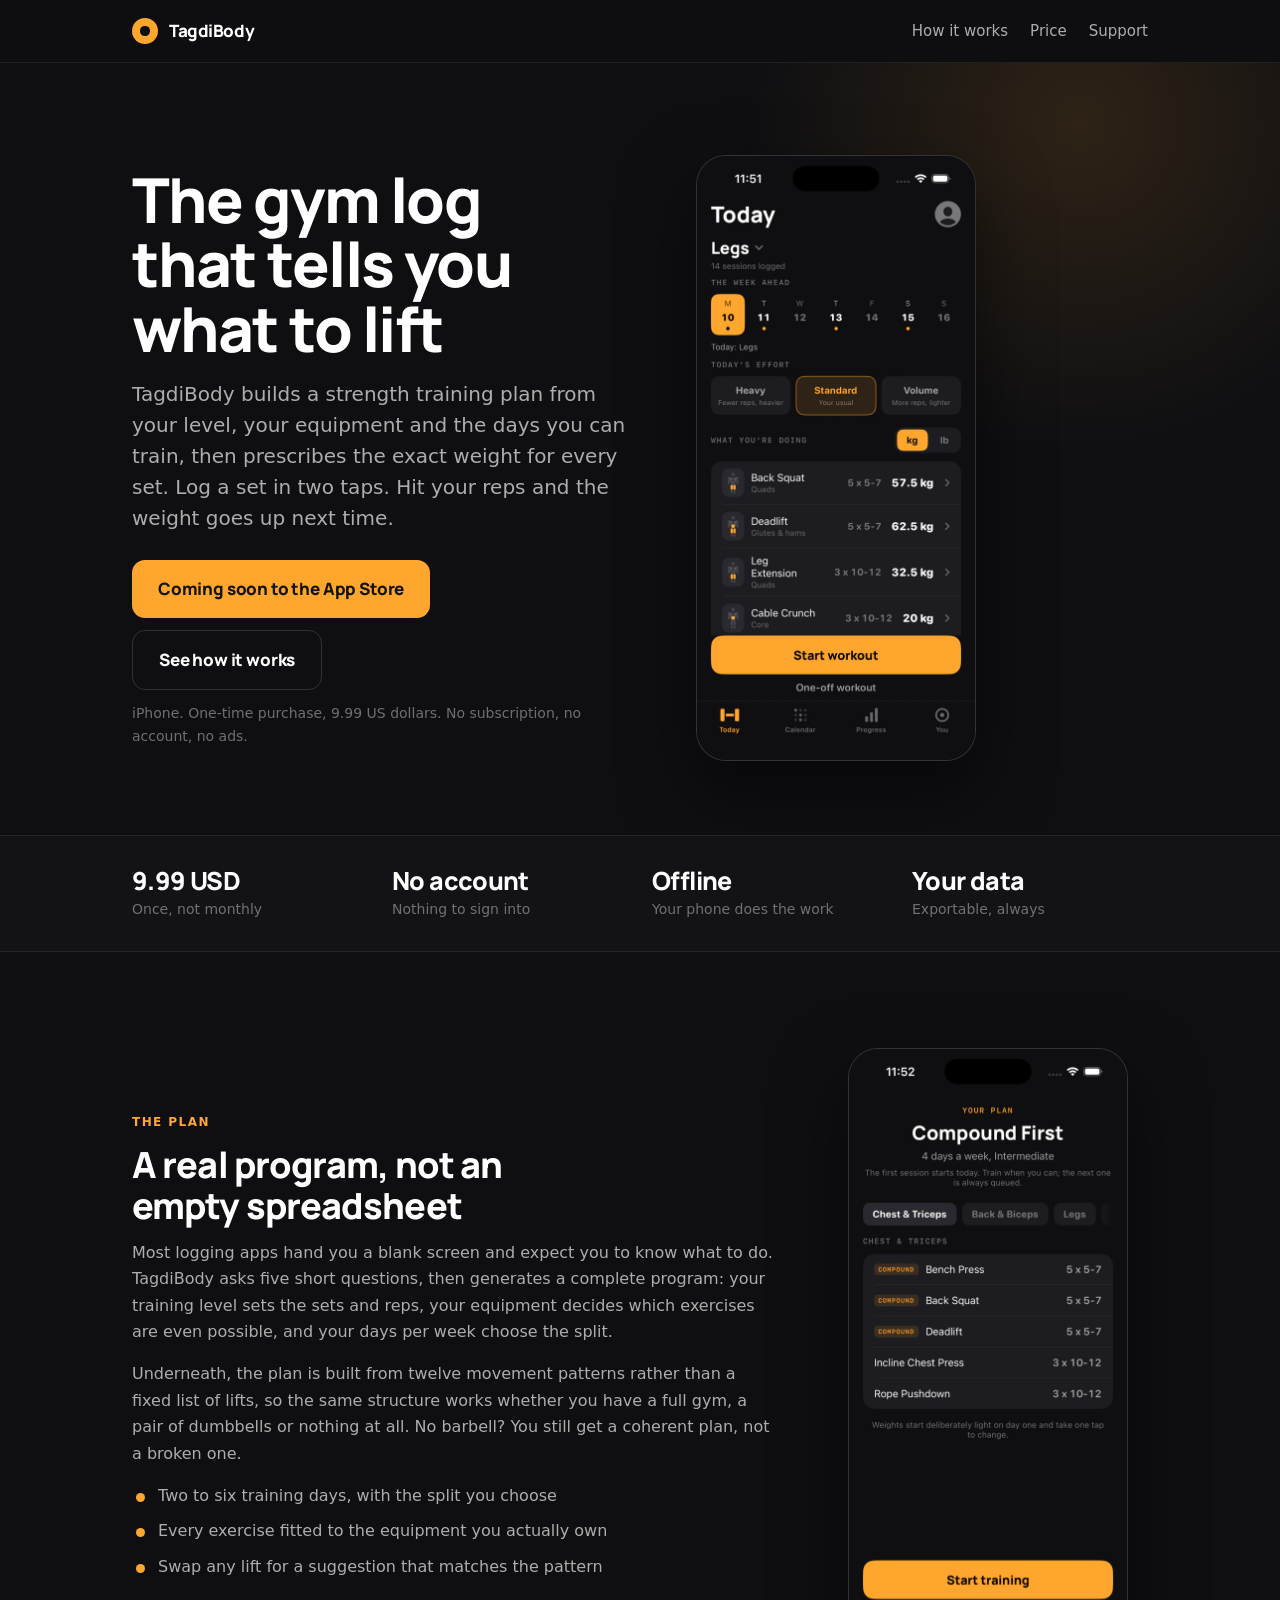
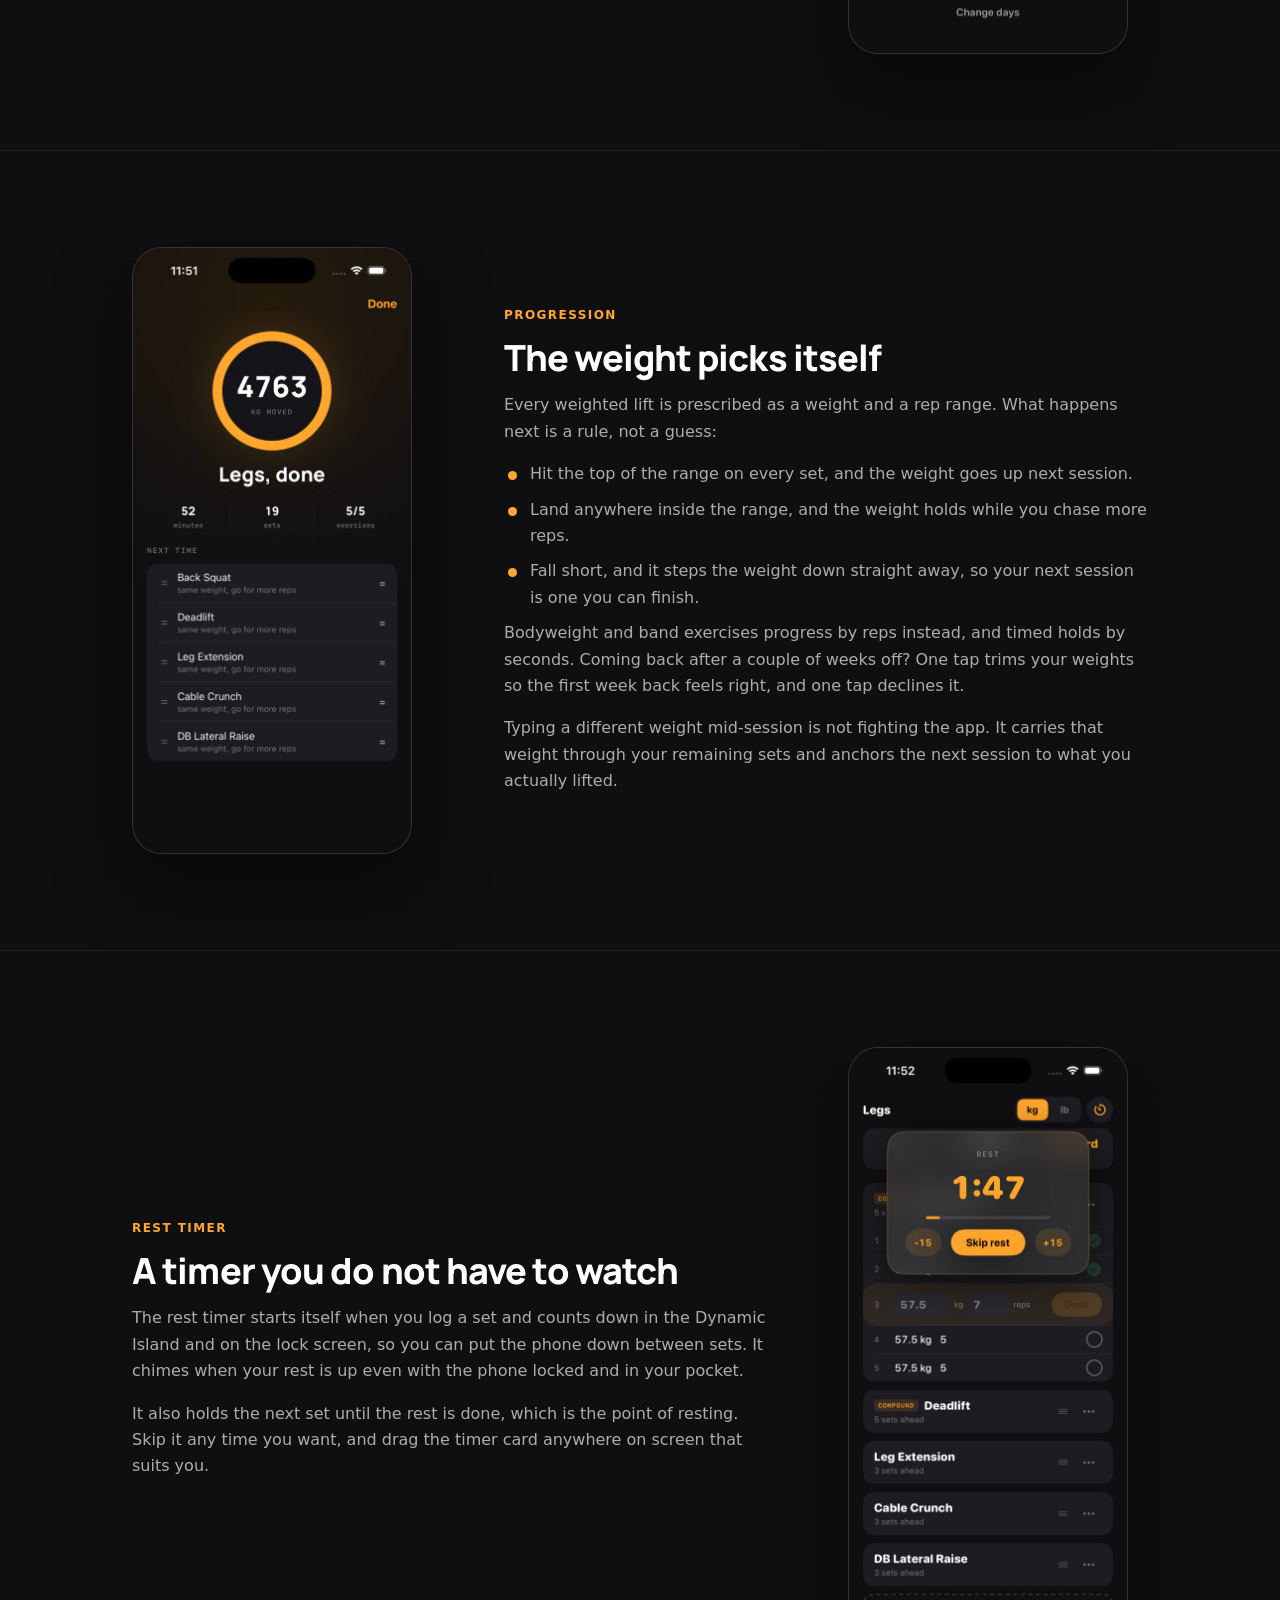
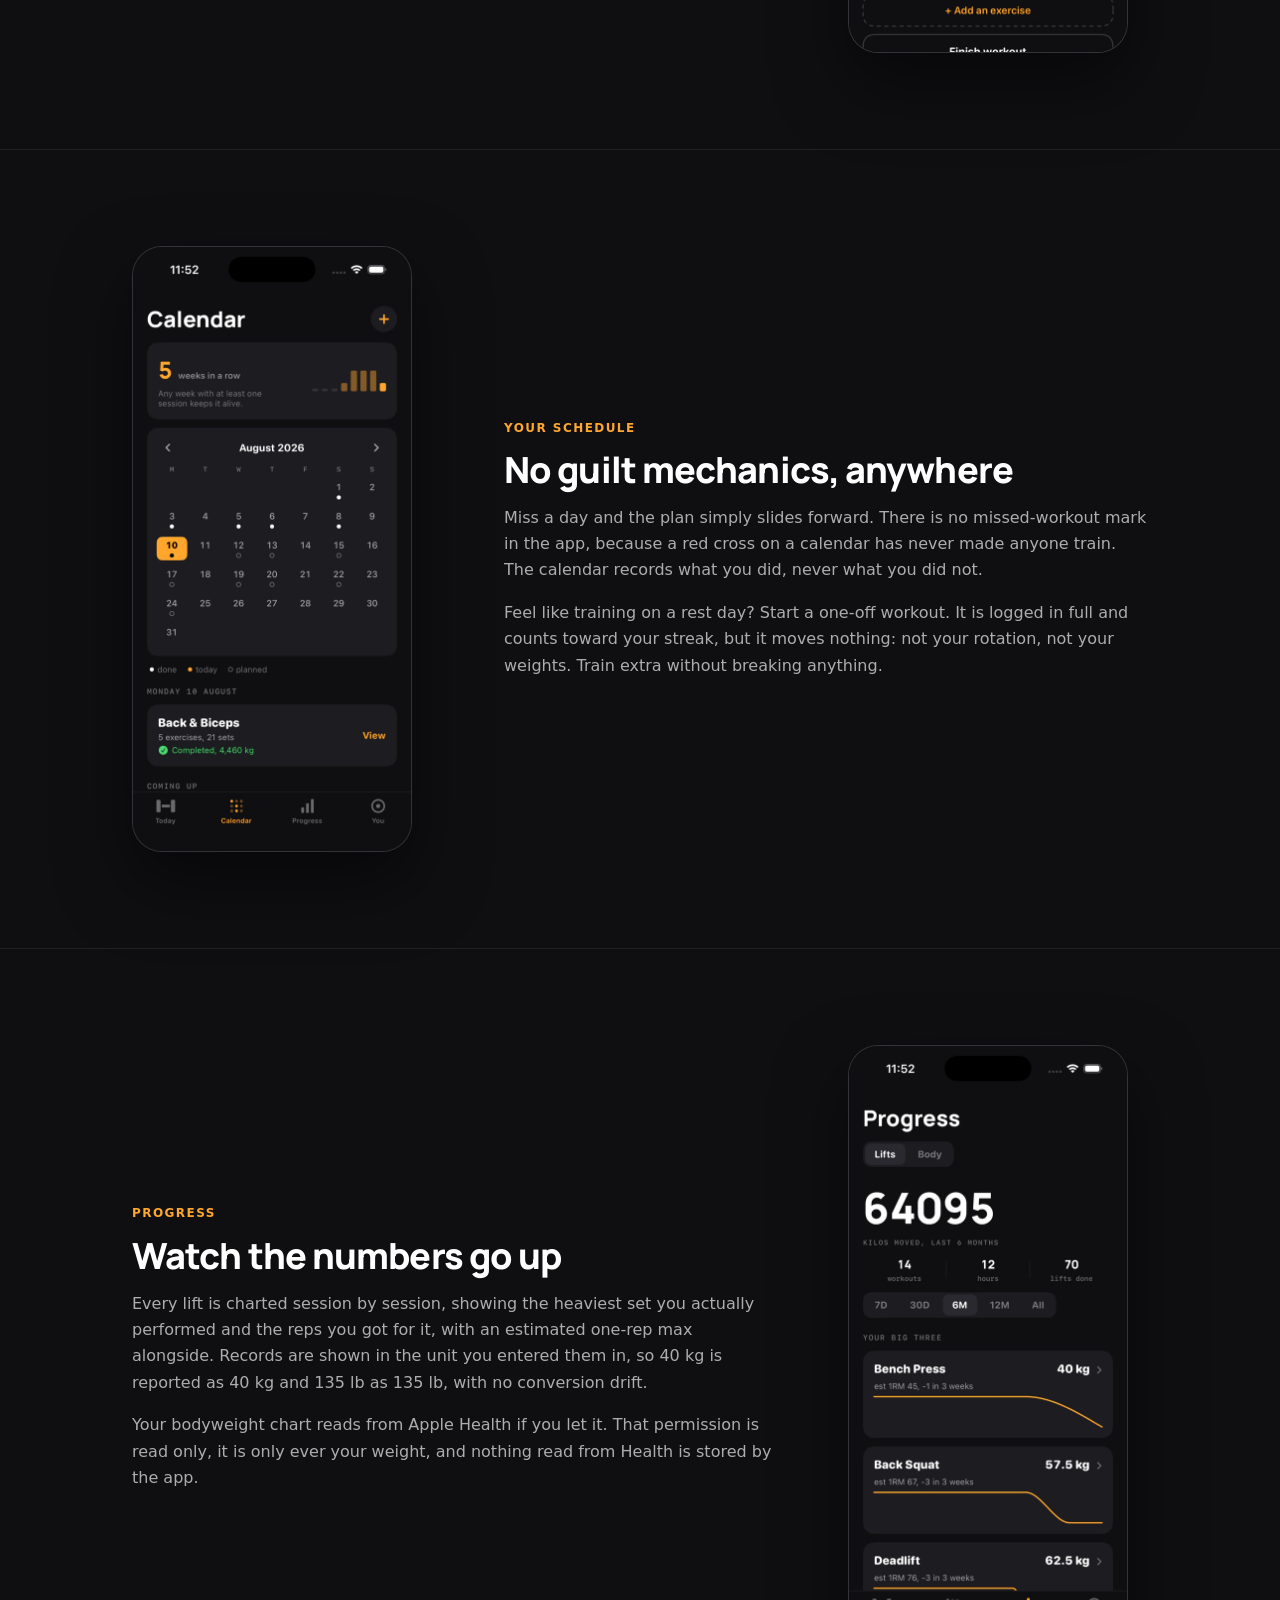
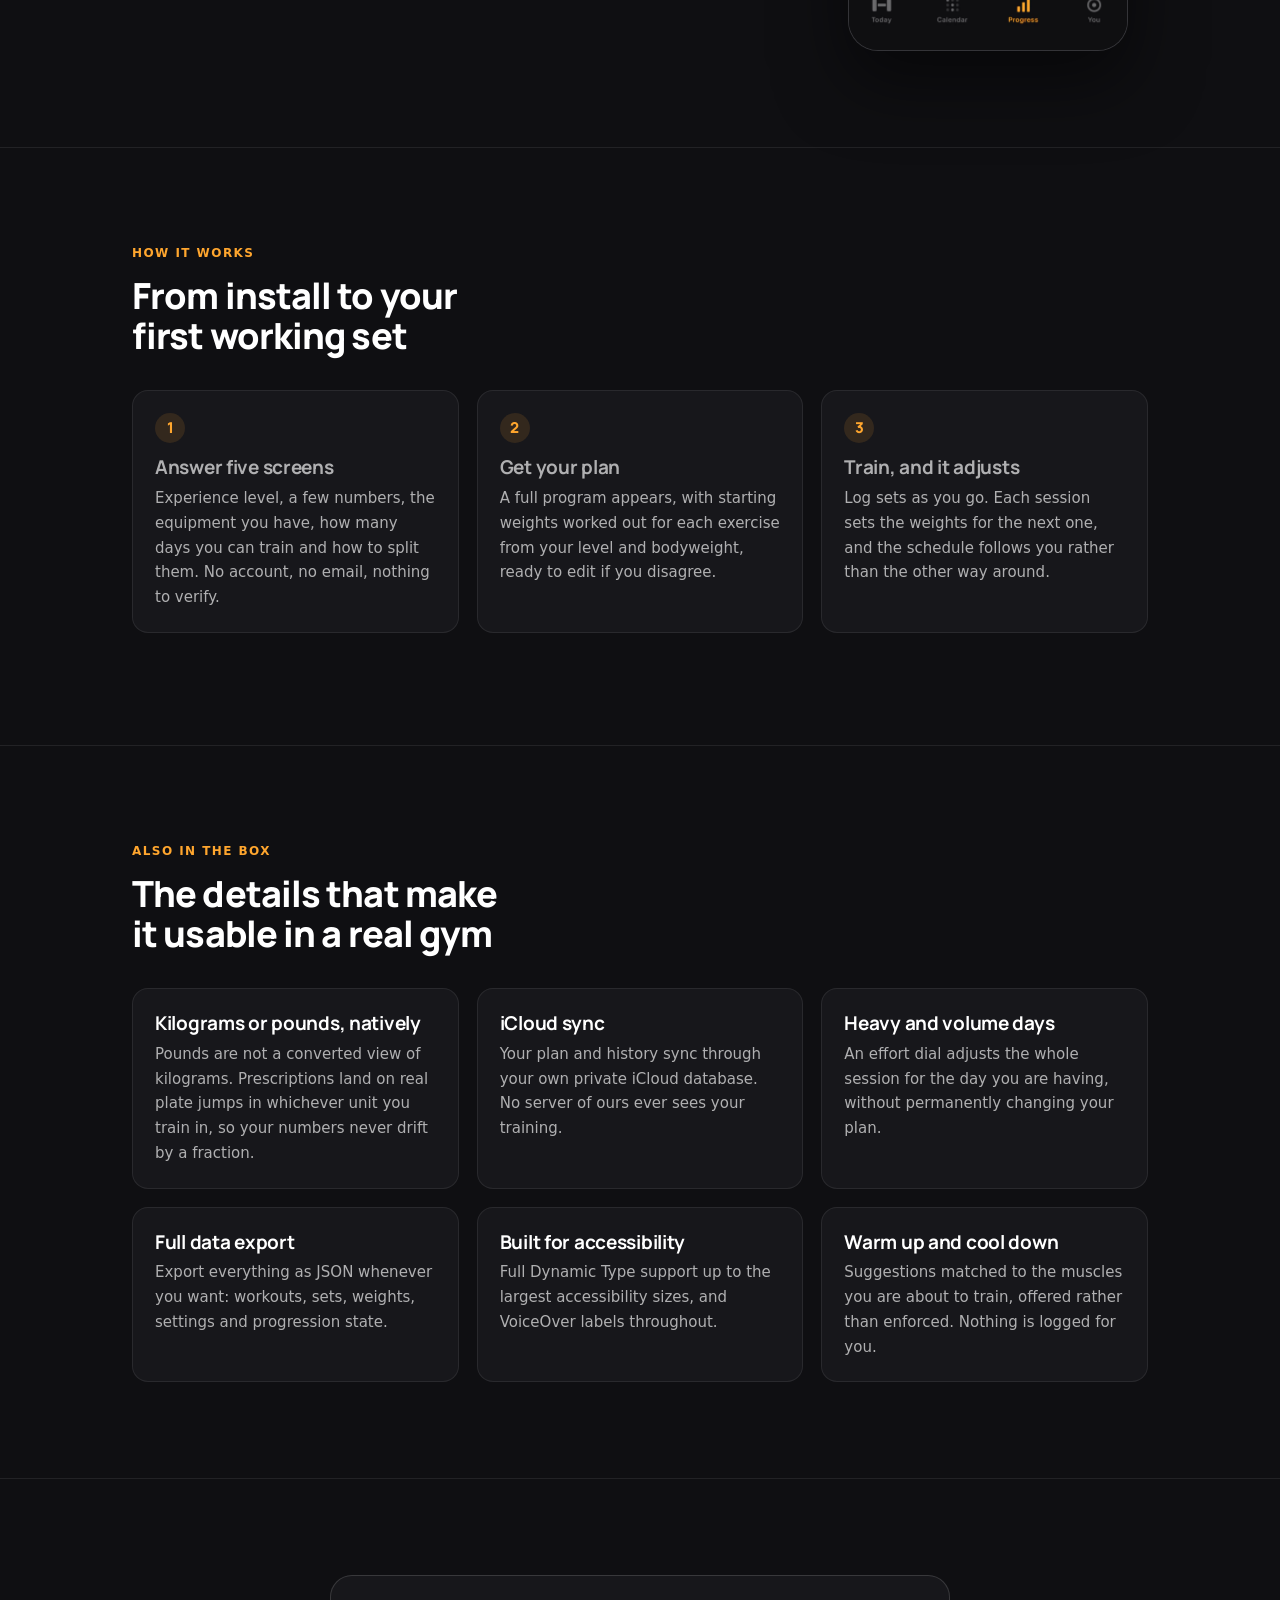
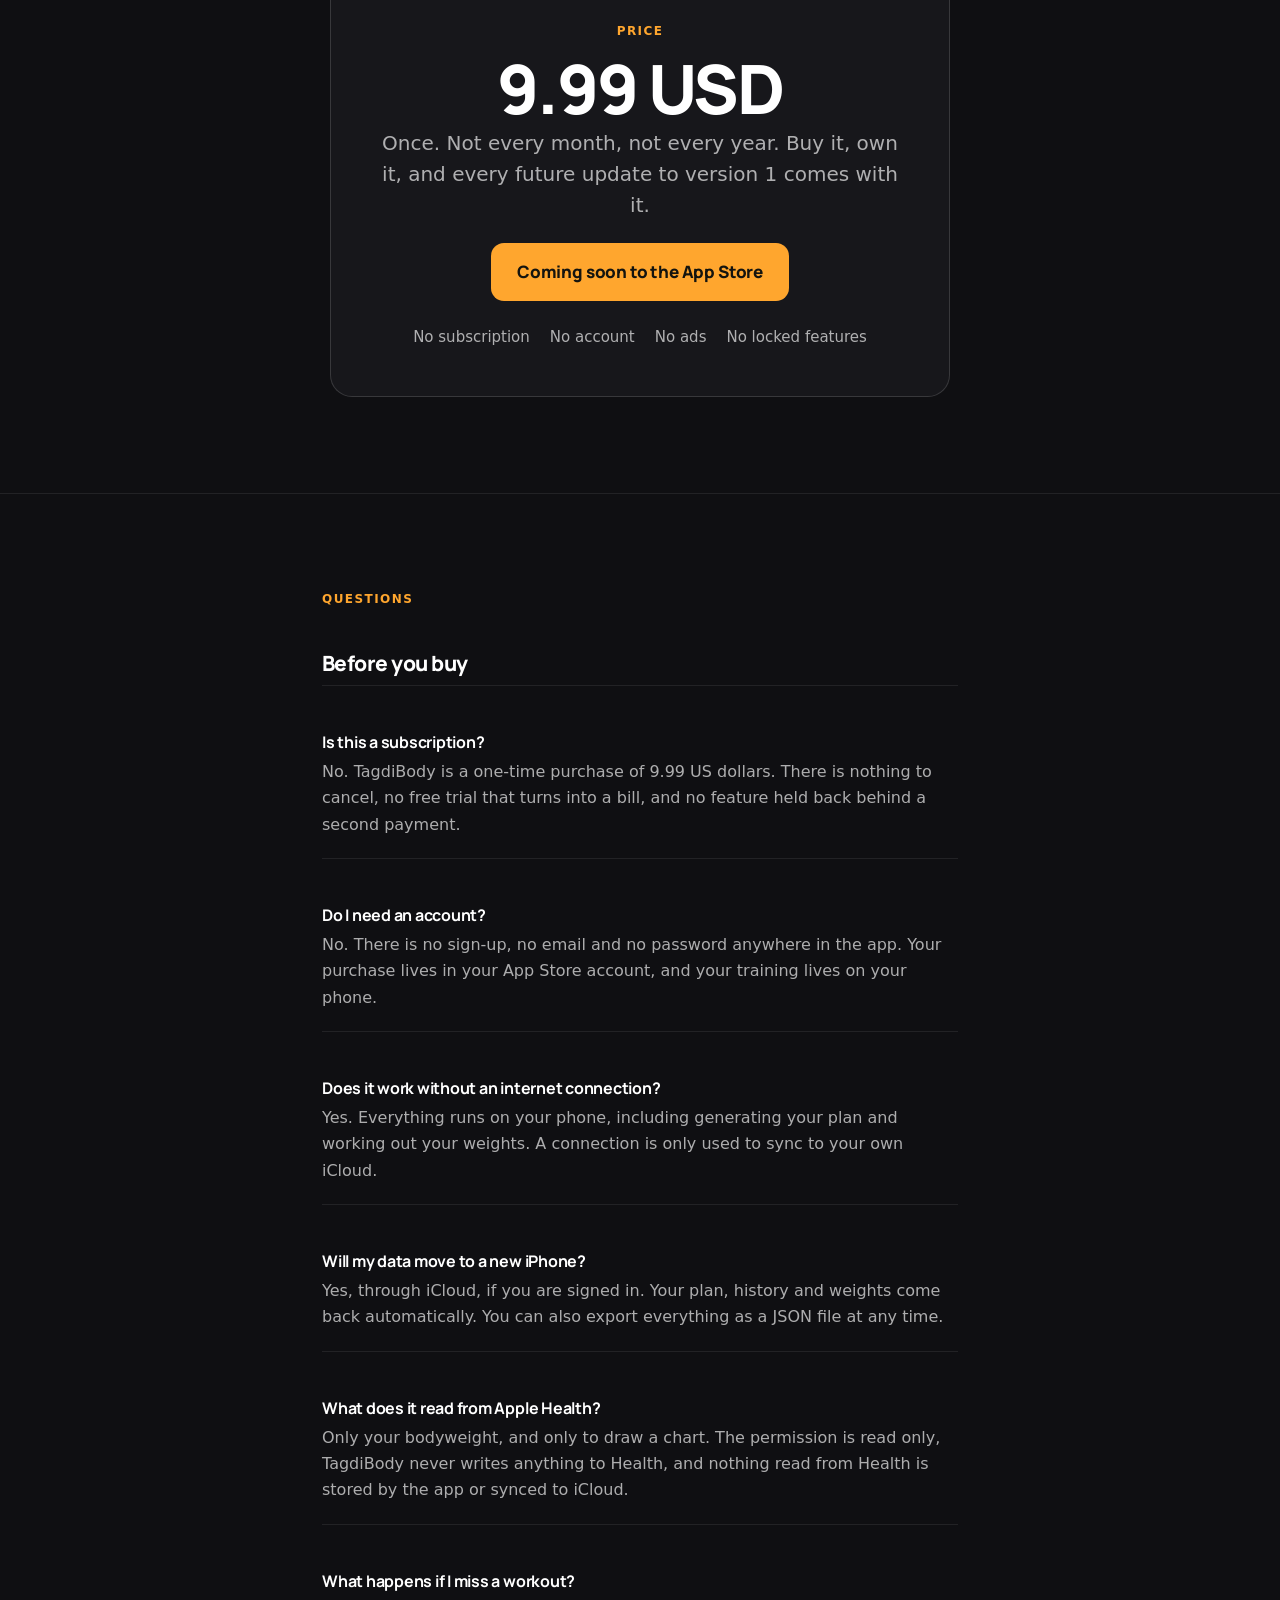
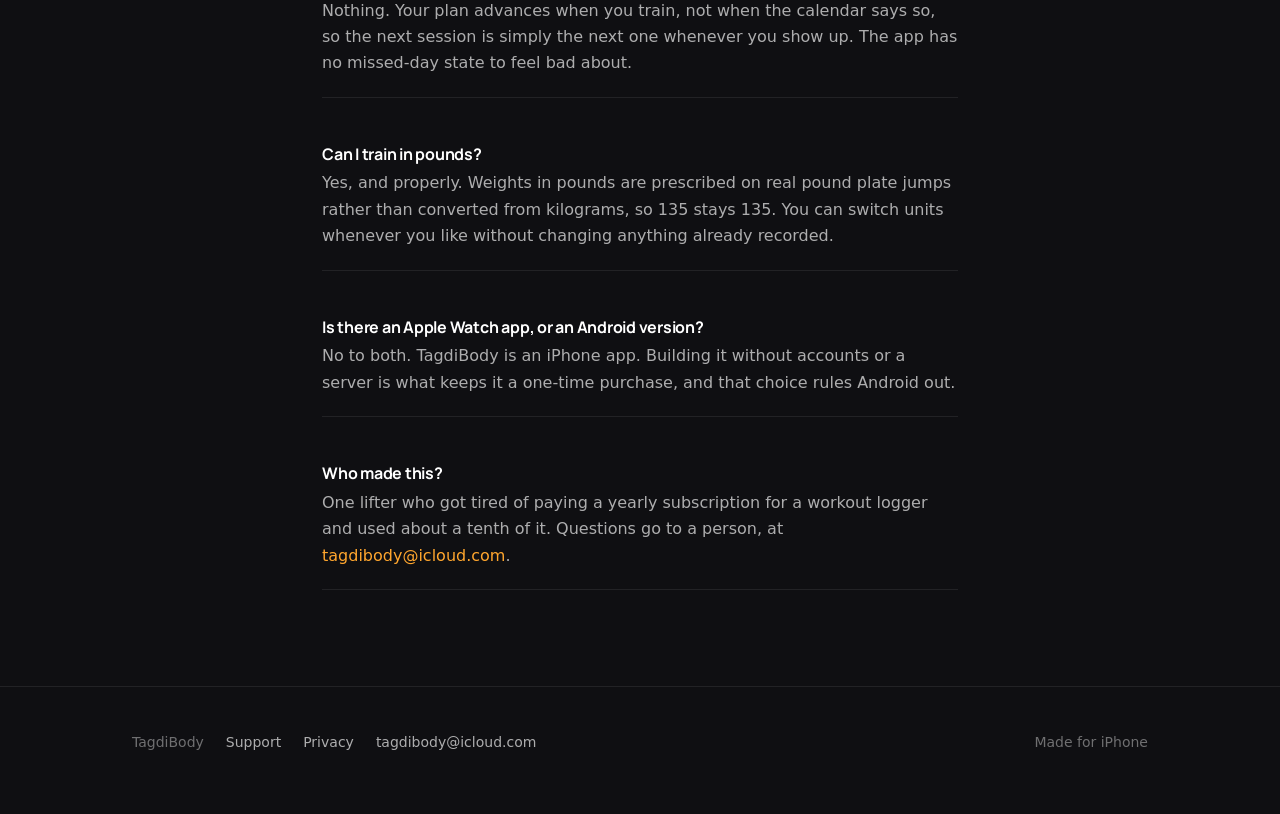
==== commit a2047c98: "3x screenshots" ====
--- a/index.html
+++ b/index.html
@@ -114,11 +114,11 @@
     </div>
     <div class="shot">
       <picture>
-             <source type="image/webp"
-                     srcset="img/today.webp 1x, img/today@2x.webp 2x">
-             <img src="img/today.png" width="257" height="560" fetchpriority="high"
-                  alt="The Today screen in TagdiBody, listing Back Squat, Deadlift, Leg Extension and Cable Crunch with the sets, rep range and exact weight for each.">
-           </picture>
+        <source type="image/webp" sizes="280px"
+                srcset="img/today-560.webp 560w, img/today-840.webp 840w">
+        <img src="img/today.png" width="280" height="609" fetchpriority="high"
+             alt="The Today screen in TagdiBody, listing Back Squat, Deadlift, Leg Extension and Cable Crunch with the sets, rep range and exact weight for each.">
+      </picture>
     </div>
   </div>
 </section>
@@ -147,11 +147,11 @@
     </div>
     <div class="shot">
       <picture>
-             <source type="image/webp"
-                     srcset="img/reveal.webp 1x, img/reveal@2x.webp 2x">
-             <img src="img/reveal.png" width="257" height="560" loading="lazy"
-                  alt="A generated four day plan in TagdiBody, showing each training day and the exercises in it.">
-           </picture>
+        <source type="image/webp" sizes="280px"
+                srcset="img/reveal-560.webp 560w, img/reveal-840.webp 840w">
+        <img src="img/reveal.png" width="280" height="609" loading="lazy"
+             alt="A generated four day plan in TagdiBody, showing each training day and the exercises in it.">
+      </picture>
     </div>
   </div>
 </section>
@@ -172,11 +172,11 @@
     </div>
     <div class="shot">
       <picture>
-             <source type="image/webp"
-                     srcset="img/summary.webp 1x, img/summary@2x.webp 2x">
-             <img src="img/summary.png" width="257" height="560" loading="lazy"
-                  alt="A finished workout summary in TagdiBody, listing every set performed with its weight and reps.">
-           </picture>
+        <source type="image/webp" sizes="280px"
+                srcset="img/summary-560.webp 560w, img/summary-840.webp 840w">
+        <img src="img/summary.png" width="280" height="609" loading="lazy"
+             alt="A finished workout summary in TagdiBody, listing every set performed with its weight and reps.">
+      </picture>
     </div>
   </div>
 </section>
@@ -191,11 +191,11 @@
     </div>
     <div class="shot">
       <picture>
-             <source type="image/webp"
-                     srcset="img/resting.webp 1x, img/resting@2x.webp 2x">
-             <img src="img/resting.png" width="257" height="560" loading="lazy"
-                  alt="TagdiBody counting down rest between sets, with the next set held until the timer finishes.">
-           </picture>
+        <source type="image/webp" sizes="280px"
+                srcset="img/resting-560.webp 560w, img/resting-840.webp 840w">
+        <img src="img/resting.png" width="280" height="609" loading="lazy"
+             alt="TagdiBody counting down rest between sets, with the next set held until the timer finishes.">
+      </picture>
     </div>
   </div>
 </section>
@@ -210,11 +210,11 @@
     </div>
     <div class="shot">
       <picture>
-             <source type="image/webp"
-                     srcset="img/calendar.webp 1x, img/calendar@2x.webp 2x">
-             <img src="img/calendar.png" width="257" height="560" loading="lazy"
-                  alt="The TagdiBody calendar showing training days marked and a streak, with no missed day markers.">
-           </picture>
+        <source type="image/webp" sizes="280px"
+                srcset="img/calendar-560.webp 560w, img/calendar-840.webp 840w">
+        <img src="img/calendar.png" width="280" height="609" loading="lazy"
+             alt="The TagdiBody calendar showing training days marked and a streak, with no missed day markers.">
+      </picture>
     </div>
   </div>
 </section>
@@ -229,11 +229,11 @@
     </div>
     <div class="shot">
       <picture>
-             <source type="image/webp"
-                     srcset="img/progress.webp 1x, img/progress@2x.webp 2x">
-             <img src="img/progress.png" width="257" height="560" loading="lazy"
-                  alt="Progress charts in TagdiBody showing maximum weight lifted per session for an exercise.">
-           </picture>
+        <source type="image/webp" sizes="280px"
+                srcset="img/progress-560.webp 560w, img/progress-840.webp 840w">
+        <img src="img/progress.png" width="280" height="609" loading="lazy"
+             alt="Progress charts in TagdiBody showing maximum weight lifted per session for an exercise.">
+      </picture>
     </div>
   </div>
 </section>
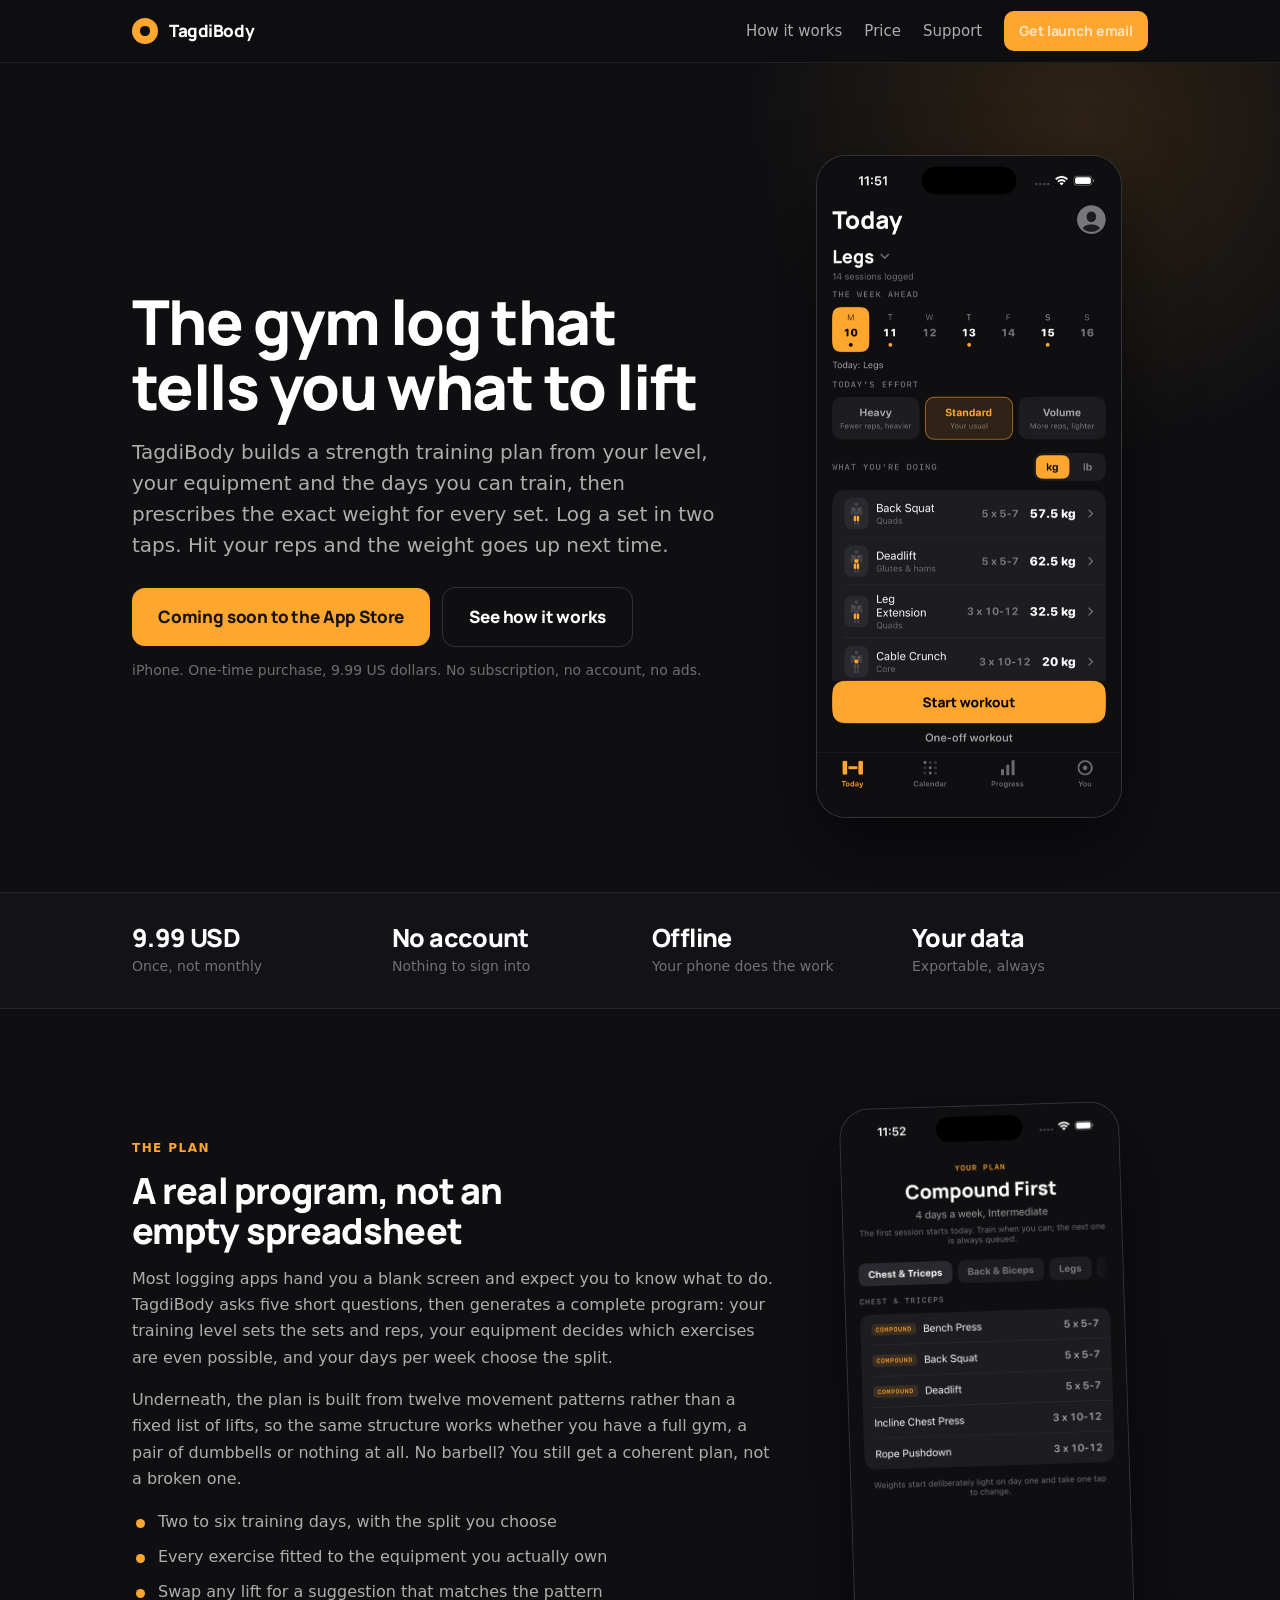
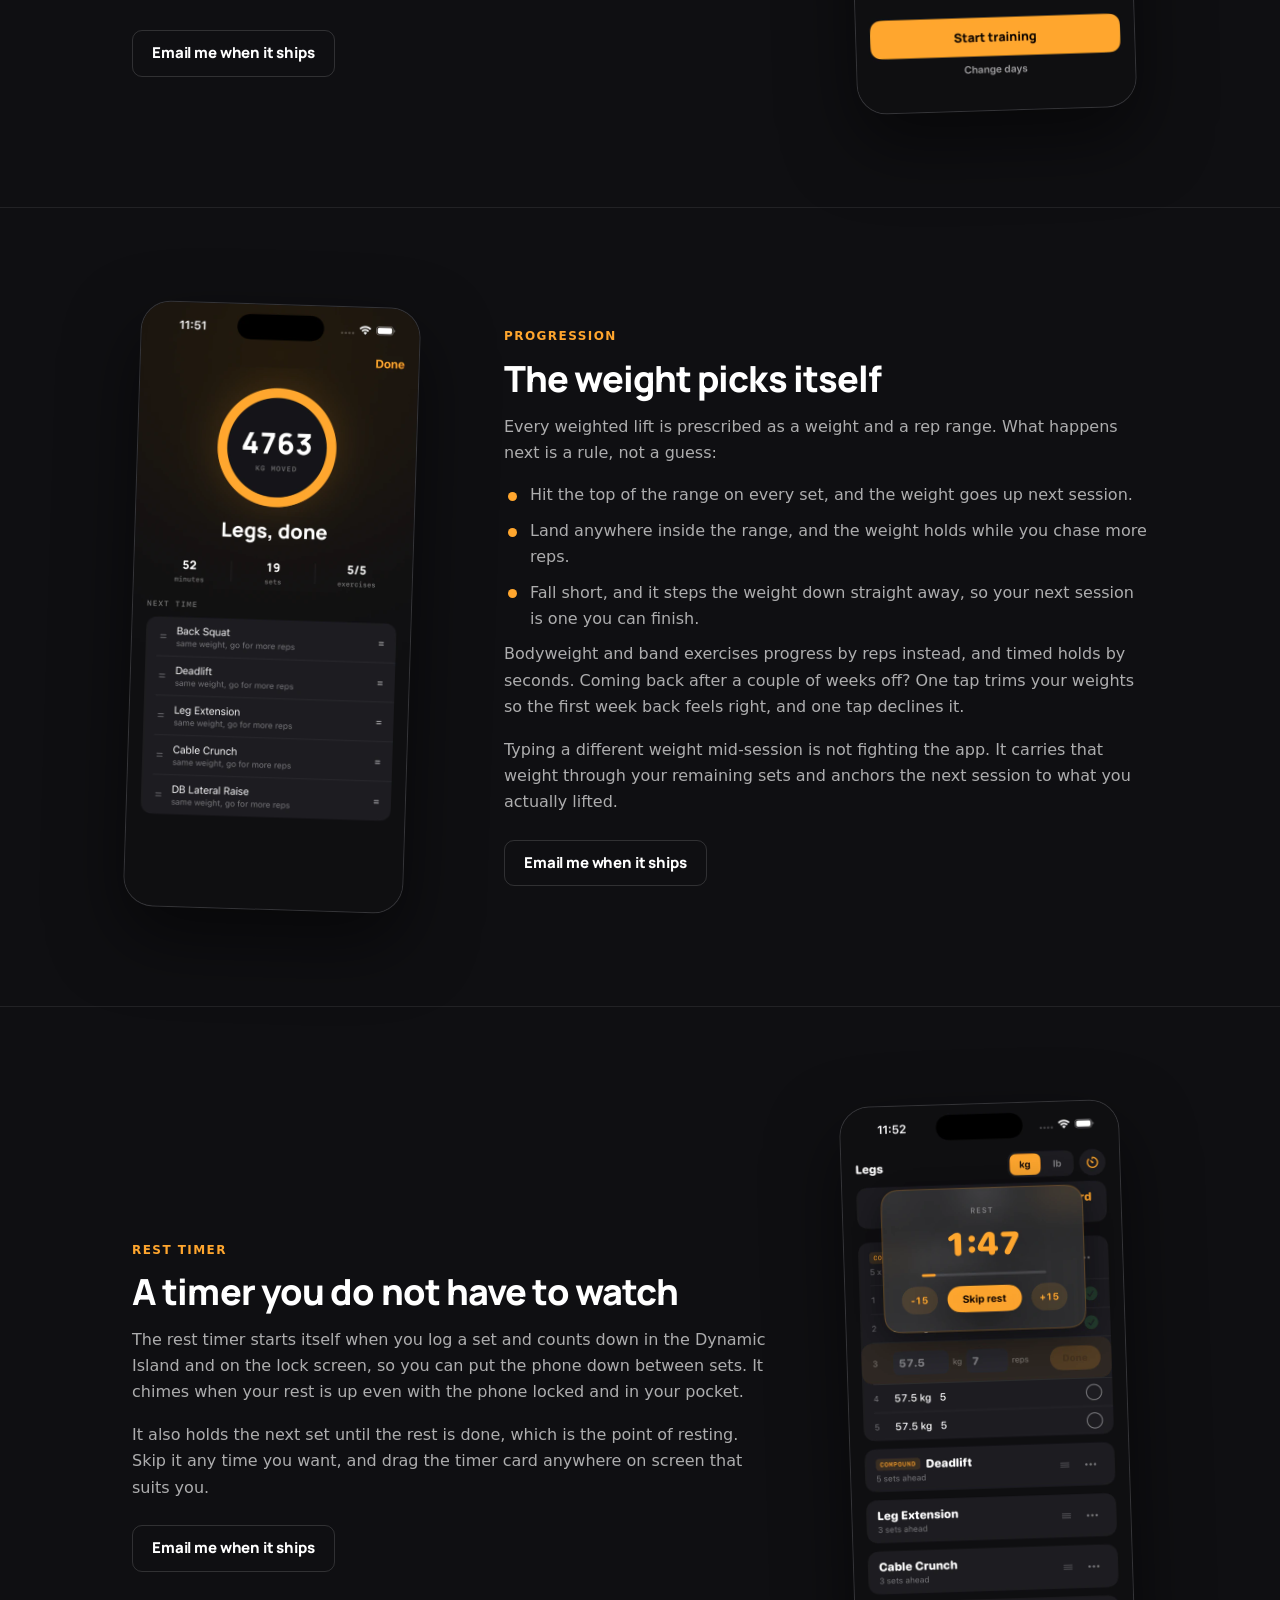
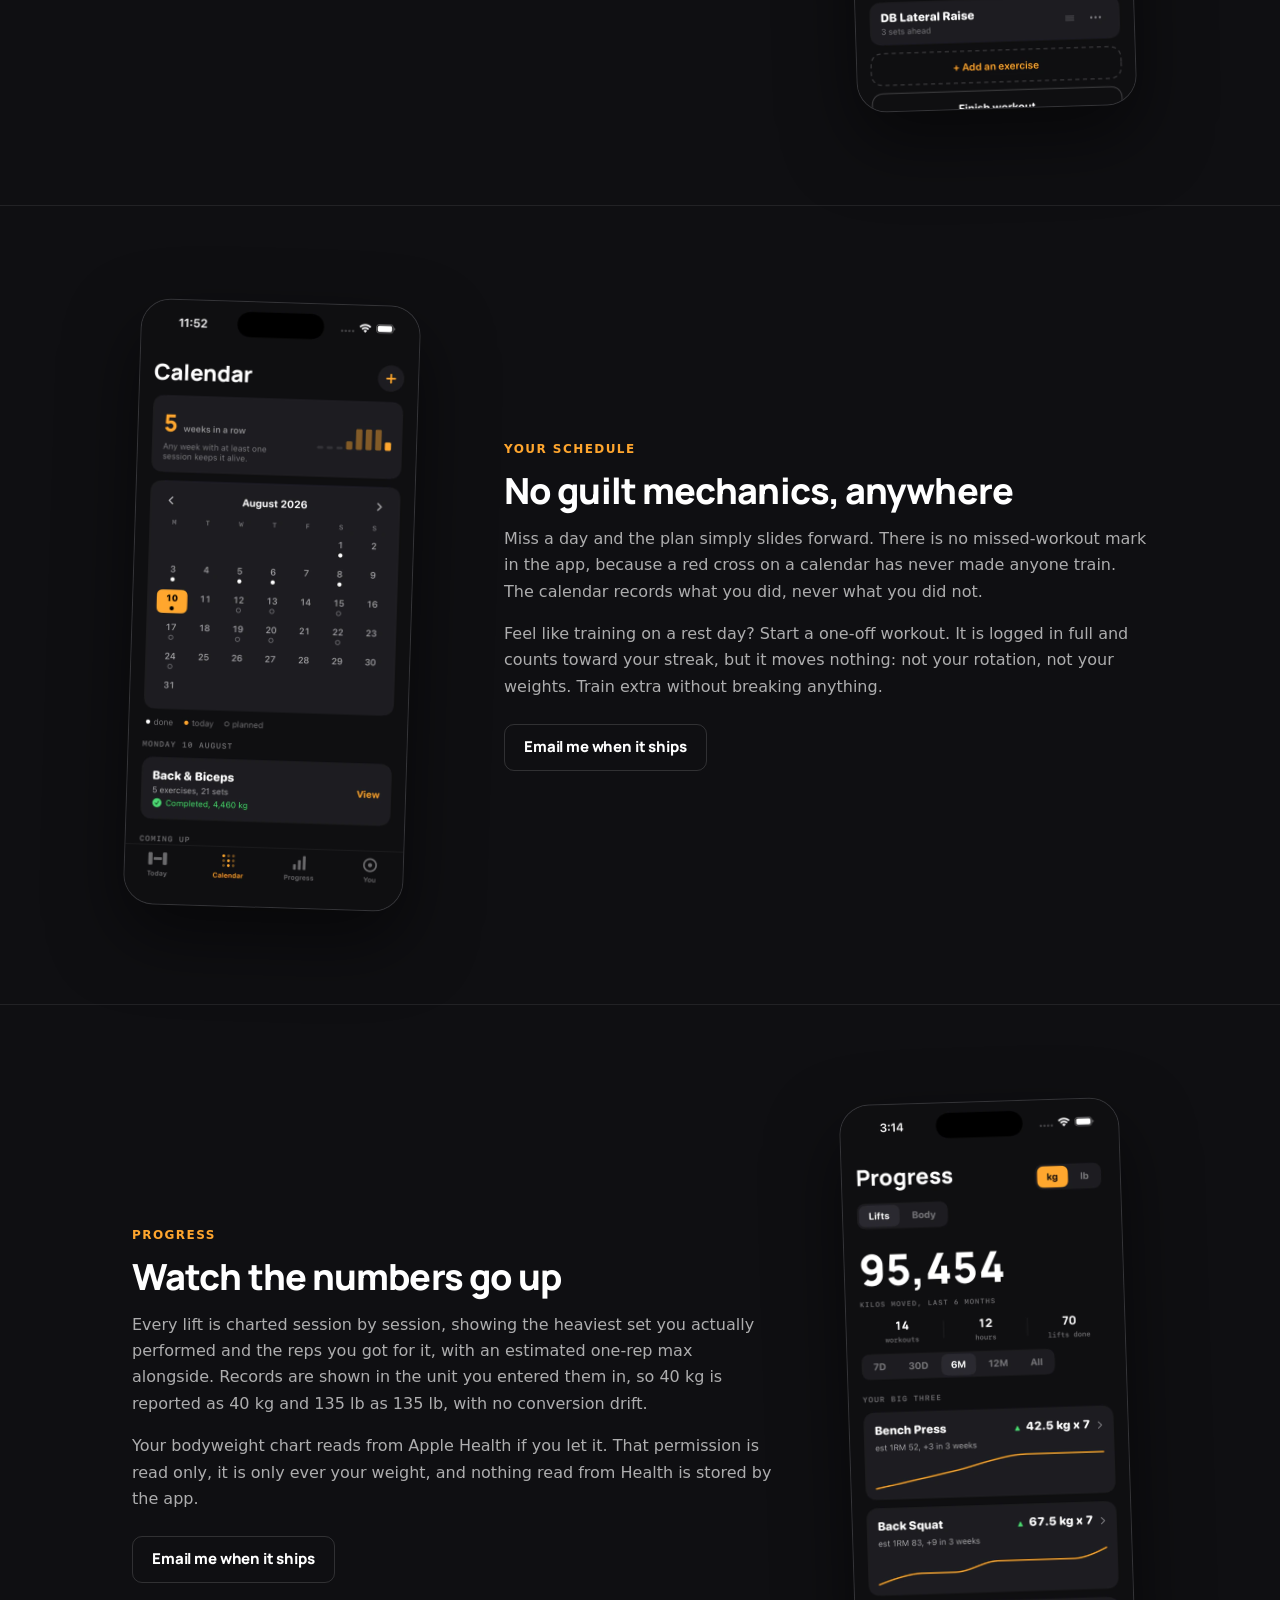
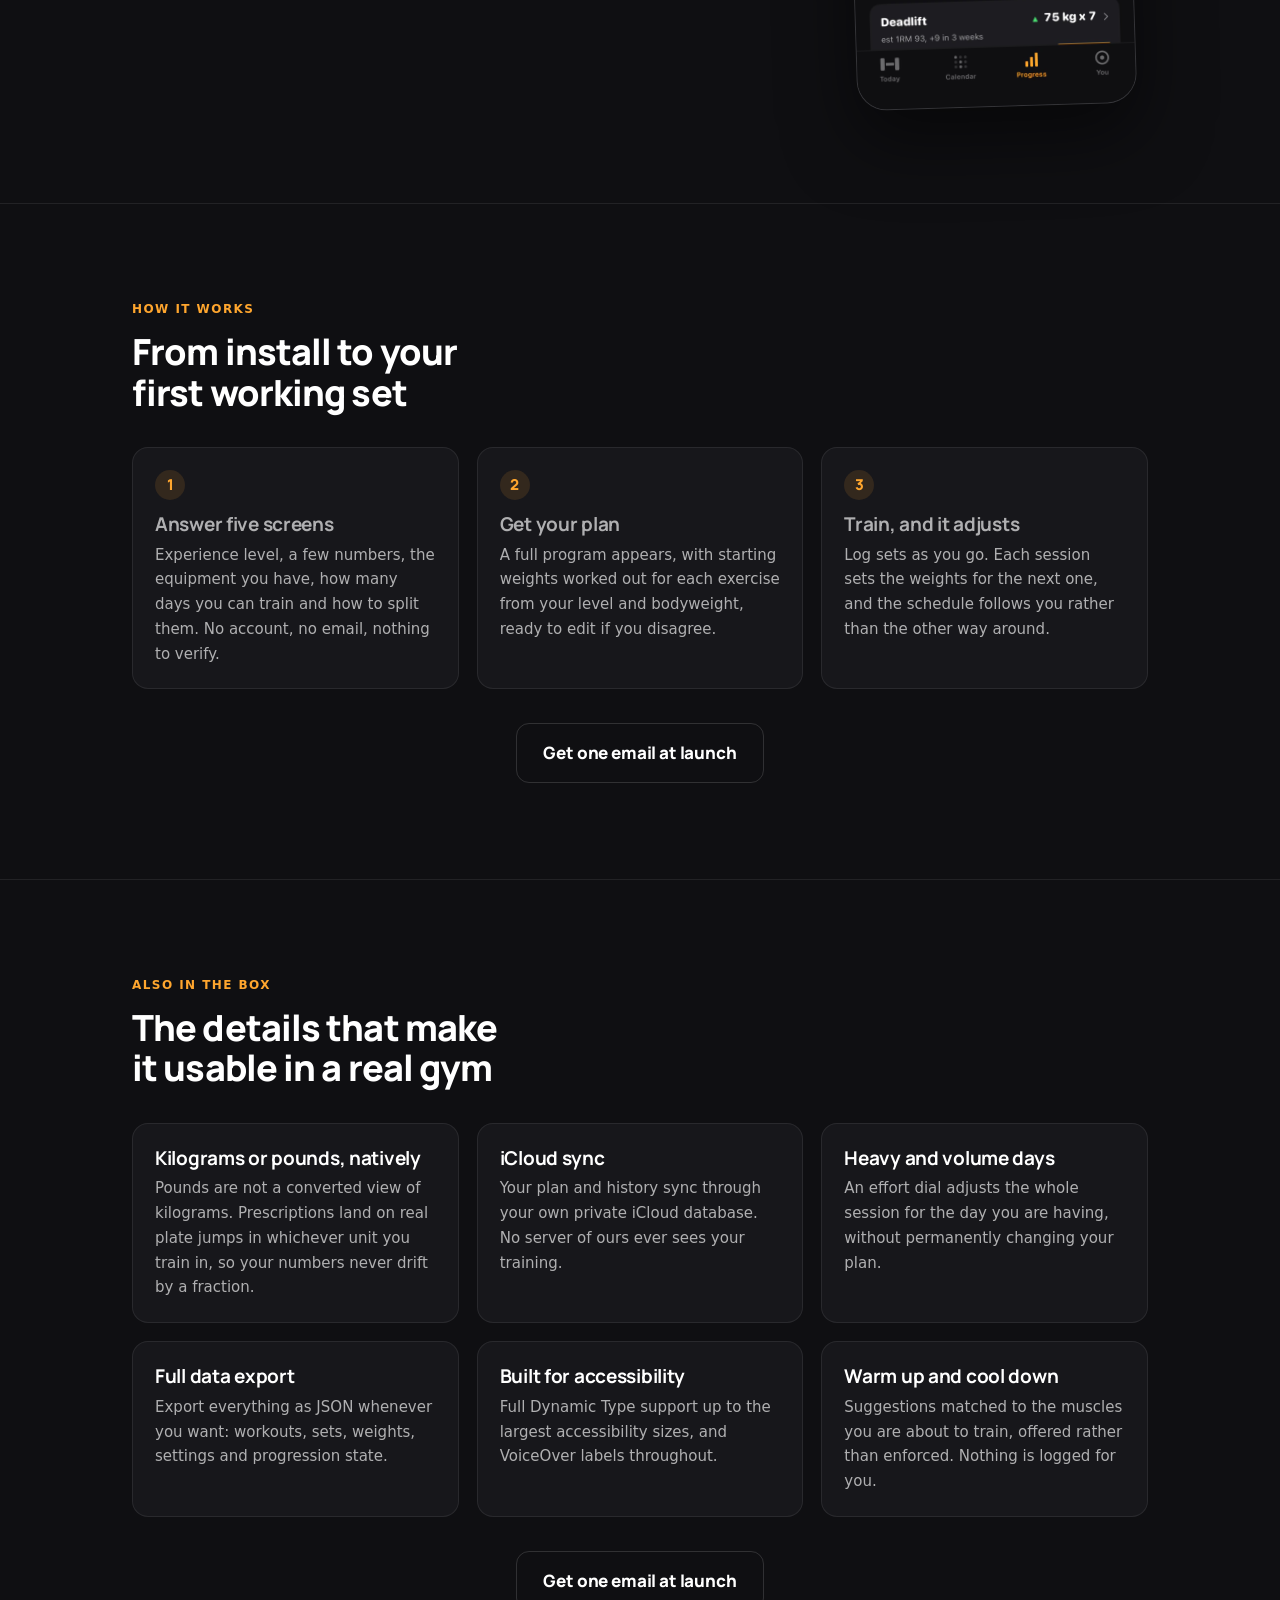
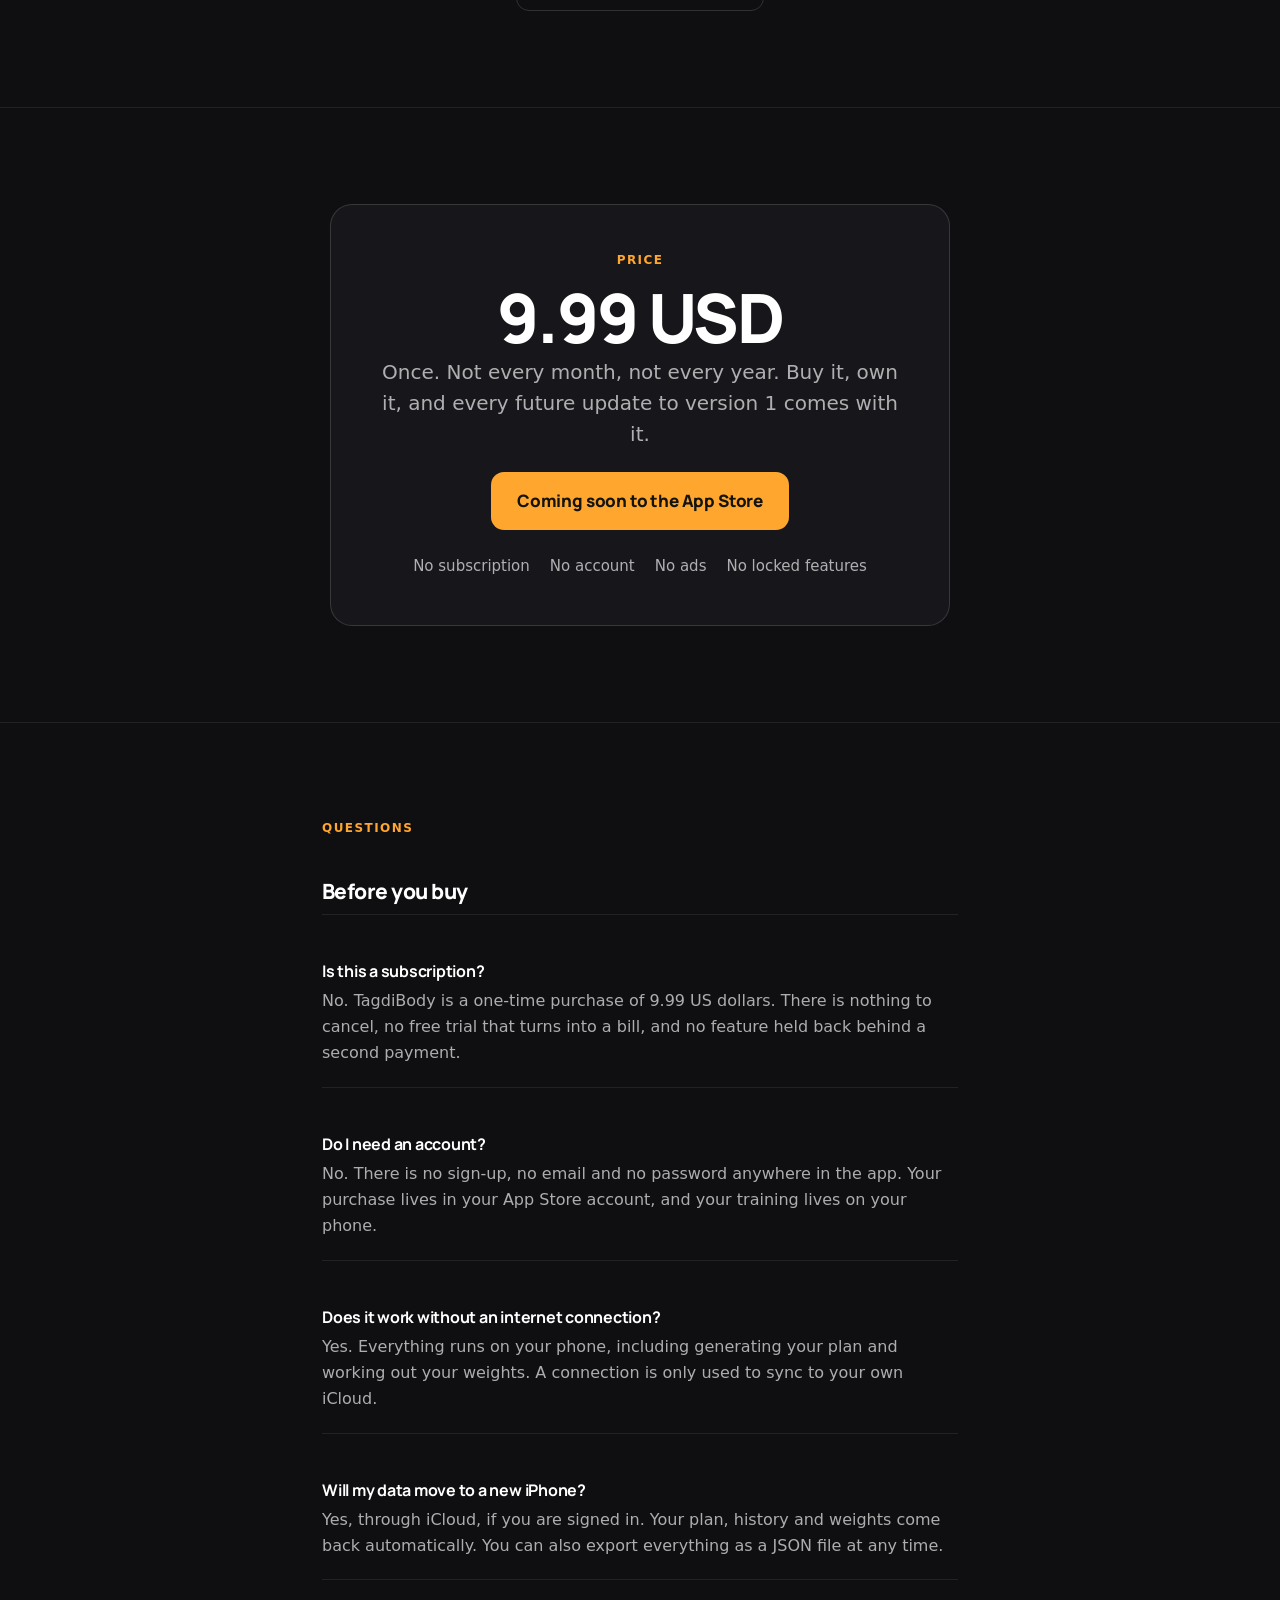
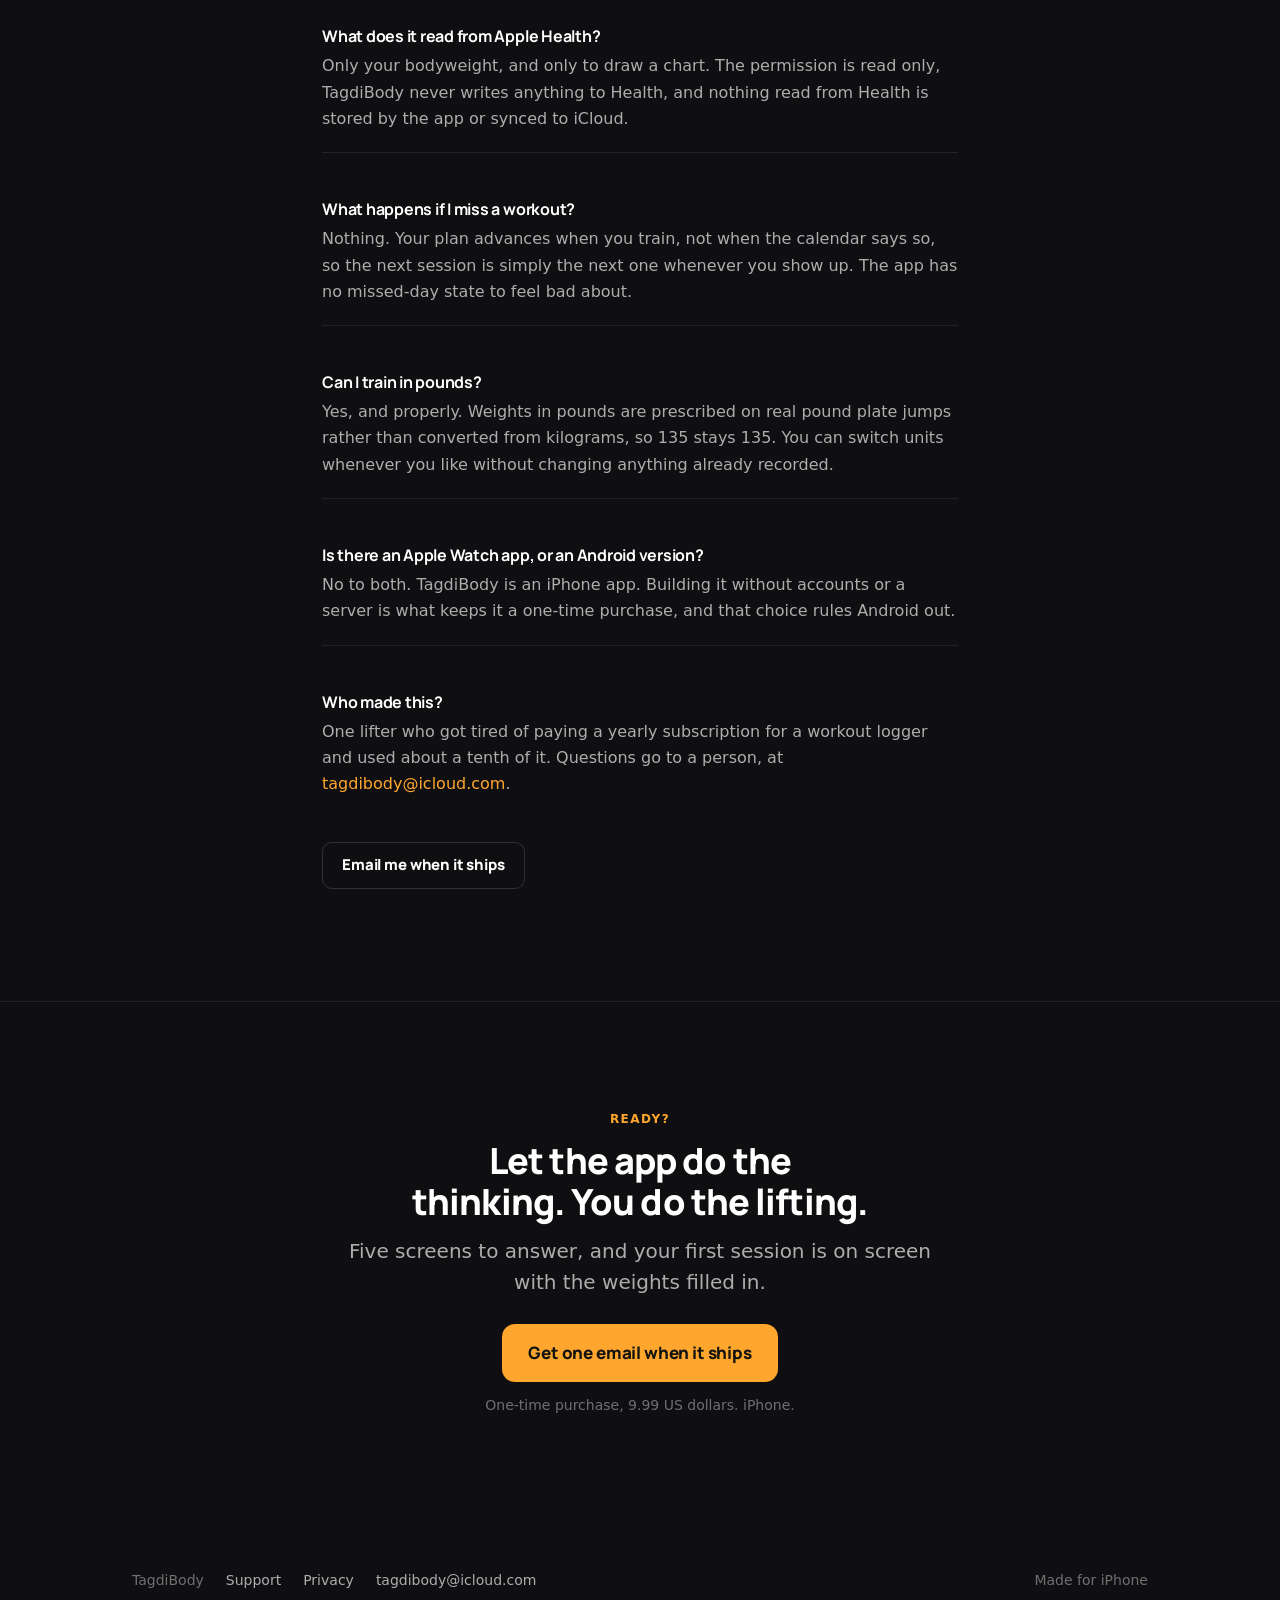
==== commit 0bc84cf8: "CTAs everywhere, motion, sharper hero, rising charts, QR" ====
--- a/index.html
+++ b/index.html
@@ -7,6 +7,7 @@
 <meta name="description" content="TagdiBody builds your gym plan and tells you the exact weight to lift on every set. Log a set in two taps. One-time purchase for iPhone, no subscription.">
 <link rel="canonical" href="https://tagdibody.com/">
 <meta name="theme-color" content="#0F0F12">
+<script>document.documentElement.classList.add("js")</script>
 
 <!-- Smart App Banner. Renders only once the app is live on the store, and
      never inside a frame or the simulator. Harmless before then. -->
@@ -93,7 +94,9 @@
     <nav aria-label="Main">
       <a class="nav-hide" href="#how">How it works</a>
       <a class="nav-hide" href="#price">Price</a>
-      <a href="/support/">Support</a>
+      <a class="nav-hide" href="/support/">Support</a>
+      <a class="cta small live-only" href="https://apps.apple.com/app/tagdibody/id6799544180">Get the app</a>
+      <a class="cta small soon-only" href="mailto:tagdibody@icloud.com?subject=Tell%20me%20when%20TagdiBody%20ships">Get launch email</a>
     </nav>
   </div>
 </header>
@@ -134,7 +137,7 @@
 
 <section class="feature" id="plan">
   <div class="wrap">
-    <div class="copy">
+    <div class="copy reveal">
       <p class="eyebrow">The plan</p>
       <h2>A real program, not an empty spreadsheet</h2>
       <p>Most logging apps hand you a blank screen and expect you to know what to do. TagdiBody asks five short questions, then generates a complete program: your training level sets the sets and reps, your equipment decides which exercises are even possible, and your days per week choose the split.</p>
@@ -144,6 +147,10 @@
         <li>Every exercise fitted to the equipment you actually own</li>
         <li>Swap any lift for a suggestion that matches the pattern</li>
       </ul>
+      <p class="mini-cta">
+        <a class="cta small live-only" href="https://apps.apple.com/app/tagdibody/id6799544180">Get TagdiBody</a>
+        <a class="cta small ghost soon-only" href="mailto:tagdibody@icloud.com?subject=Tell%20me%20when%20TagdiBody%20ships">Email me when it ships</a>
+      </p>
     </div>
     <div class="shot">
       <picture>
@@ -158,7 +165,7 @@
 
 <section class="feature flip" id="progression">
   <div class="wrap">
-    <div class="copy">
+    <div class="copy reveal">
       <p class="eyebrow">Progression</p>
       <h2>The weight picks itself</h2>
       <p>Every weighted lift is prescribed as a weight and a rep range. What happens next is a rule, not a guess:</p>
@@ -169,6 +176,10 @@
       </ul>
       <p>Bodyweight and band exercises progress by reps instead, and timed holds by seconds. Coming back after a couple of weeks off? One tap trims your weights so the first week back feels right, and one tap declines it.</p>
       <p>Typing a different weight mid-session is not fighting the app. It carries that weight through your remaining sets and anchors the next session to what you actually lifted.</p>
+      <p class="mini-cta">
+        <a class="cta small live-only" href="https://apps.apple.com/app/tagdibody/id6799544180">Get TagdiBody</a>
+        <a class="cta small ghost soon-only" href="mailto:tagdibody@icloud.com?subject=Tell%20me%20when%20TagdiBody%20ships">Email me when it ships</a>
+      </p>
     </div>
     <div class="shot">
       <picture>
@@ -183,11 +194,15 @@
 
 <section class="feature" id="timer">
   <div class="wrap">
-    <div class="copy">
+    <div class="copy reveal">
       <p class="eyebrow">Rest timer</p>
       <h2>A timer you do not have to watch</h2>
       <p>The rest timer starts itself when you log a set and counts down in the Dynamic Island and on the lock screen, so you can put the phone down between sets. It chimes when your rest is up even with the phone locked and in your pocket.</p>
       <p>It also holds the next set until the rest is done, which is the point of resting. Skip it any time you want, and drag the timer card anywhere on screen that suits you.</p>
+      <p class="mini-cta">
+        <a class="cta small live-only" href="https://apps.apple.com/app/tagdibody/id6799544180">Get TagdiBody</a>
+        <a class="cta small ghost soon-only" href="mailto:tagdibody@icloud.com?subject=Tell%20me%20when%20TagdiBody%20ships">Email me when it ships</a>
+      </p>
     </div>
     <div class="shot">
       <picture>
@@ -202,11 +217,15 @@
 
 <section class="feature flip" id="schedule">
   <div class="wrap">
-    <div class="copy">
+    <div class="copy reveal">
       <p class="eyebrow">Your schedule</p>
       <h2>No guilt mechanics, anywhere</h2>
       <p>Miss a day and the plan simply slides forward. There is no missed-workout mark in the app, because a red cross on a calendar has never made anyone train. The calendar records what you did, never what you did not.</p>
       <p>Feel like training on a rest day? Start a one-off workout. It is logged in full and counts toward your streak, but it moves nothing: not your rotation, not your weights. Train extra without breaking anything.</p>
+      <p class="mini-cta">
+        <a class="cta small live-only" href="https://apps.apple.com/app/tagdibody/id6799544180">Get TagdiBody</a>
+        <a class="cta small ghost soon-only" href="mailto:tagdibody@icloud.com?subject=Tell%20me%20when%20TagdiBody%20ships">Email me when it ships</a>
+      </p>
     </div>
     <div class="shot">
       <picture>
@@ -221,11 +240,15 @@
 
 <section class="feature" id="progress">
   <div class="wrap">
-    <div class="copy">
+    <div class="copy reveal">
       <p class="eyebrow">Progress</p>
       <h2>Watch the numbers go up</h2>
       <p>Every lift is charted session by session, showing the heaviest set you actually performed and the reps you got for it, with an estimated one-rep max alongside. Records are shown in the unit you entered them in, so 40 kg is reported as 40 kg and 135 lb as 135 lb, with no conversion drift.</p>
       <p>Your bodyweight chart reads from Apple Health if you let it. That permission is read only, it is only ever your weight, and nothing read from Health is stored by the app.</p>
+      <p class="mini-cta">
+        <a class="cta small live-only" href="https://apps.apple.com/app/tagdibody/id6799544180">Get TagdiBody</a>
+        <a class="cta small ghost soon-only" href="mailto:tagdibody@icloud.com?subject=Tell%20me%20when%20TagdiBody%20ships">Email me when it ships</a>
+      </p>
     </div>
     <div class="shot">
       <picture>
@@ -240,69 +263,77 @@
 
 <section class="section" id="how">
   <div class="wrap">
-    <div class="section-head">
+    <div class="section-head reveal">
       <p class="eyebrow">How it works</p>
       <h2>From install to your first working set</h2>
     </div>
     <ol class="steps">
-      <li>
+      <li class="reveal">
         <h3>Answer five screens</h3>
         <p>Experience level, a few numbers, the equipment you have, how many days you can train and how to split them. No account, no email, nothing to verify.</p>
       </li>
-      <li>
+      <li class="reveal">
         <h3>Get your plan</h3>
         <p>A full program appears, with starting weights worked out for each exercise from your level and bodyweight, ready to edit if you disagree.</p>
       </li>
-      <li>
+      <li class="reveal">
         <h3>Train, and it adjusts</h3>
         <p>Log sets as you go. Each session sets the weights for the next one, and the schedule follows you rather than the other way around.</p>
       </li>
     </ol>
+    <div class="hero-actions actions-center" style="margin-top: 34px">
+      <a class="cta live-only" href="https://apps.apple.com/app/tagdibody/id6799544180">Get TagdiBody on the App Store</a>
+      <a class="cta ghost soon-only" href="mailto:tagdibody@icloud.com?subject=Tell%20me%20when%20TagdiBody%20ships">Get one email at launch</a>
+    </div>
   </div>
 </section>
 
 <section class="section" id="inside">
   <div class="wrap">
-    <div class="section-head">
+    <div class="section-head reveal">
       <p class="eyebrow">Also in the box</p>
       <h2>The details that make it usable in a real gym</h2>
     </div>
     <div class="cards">
-      <div class="card">
+      <div class="card reveal">
         <h3>Kilograms or pounds, natively</h3>
         <p>Pounds are not a converted view of kilograms. Prescriptions land on real plate jumps in whichever unit you train in, so your numbers never drift by a fraction.</p>
       </div>
-      <div class="card">
+      <div class="card reveal">
         <h3>iCloud sync</h3>
         <p>Your plan and history sync through your own private iCloud database. No server of ours ever sees your training.</p>
       </div>
-      <div class="card">
+      <div class="card reveal">
         <h3>Heavy and volume days</h3>
         <p>An effort dial adjusts the whole session for the day you are having, without permanently changing your plan.</p>
       </div>
-      <div class="card">
+      <div class="card reveal">
         <h3>Full data export</h3>
         <p>Export everything as JSON whenever you want: workouts, sets, weights, settings and progression state.</p>
       </div>
-      <div class="card">
+      <div class="card reveal">
         <h3>Built for accessibility</h3>
         <p>Full Dynamic Type support up to the largest accessibility sizes, and VoiceOver labels throughout.</p>
       </div>
-      <div class="card">
+      <div class="card reveal">
         <h3>Warm up and cool down</h3>
         <p>Suggestions matched to the muscles you are about to train, offered rather than enforced. Nothing is logged for you.</p>
       </div>
     </div>
+    <div class="hero-actions actions-center" style="margin-top: 34px">
+      <a class="cta live-only" href="https://apps.apple.com/app/tagdibody/id6799544180">Get TagdiBody on the App Store</a>
+      <a class="cta ghost soon-only" href="mailto:tagdibody@icloud.com?subject=Tell%20me%20when%20TagdiBody%20ships">Get one email at launch</a>
+    </div>
   </div>
 </section>
 
 <section class="section" id="price">
   <div class="wrap">
-    <div class="price-card">
+    <div class="price-card reveal">
       <p class="eyebrow">Price</p>
       <span class="price-n">9.99 USD</span>
       <p class="lede">Once. Not every month, not every year. Buy it, own it, and every future update to version 1 comes with it.</p>
-      <div class="hero-actions" style="justify-content: center">
+      <div class="hero-actions actions-center">
         <a class="cta live-only" href="https://apps.apple.com/app/tagdibody/id6799544180">Get TagdiBody on the App Store</a>
         <span class="cta soon-only" aria-disabled="true">Coming soon to the App Store</span>
       </div>
@@ -312,60 +343,88 @@
         <li>No ads</li>
         <li>No locked features</li>
       </ul>
+      <div class="qr-box">
+        <img class="qr" src="assets/qr-appstore.svg" width="132" height="132"
+             alt="QR code linking to TagdiBody on the App Store.">
+        <span>On a computer? Point your iPhone camera here.</span>
+      </div>
     </div>
   </div>
 </section>
 
 <section class="section" id="faq">
   <div class="wrap prose">
-    <div class="section-head">
+    <div class="section-head reveal">
       <p class="eyebrow">Questions</p>
       <h2>Before you buy</h2>
     </div>
 
-    <div class="faq-item">
+    <div class="faq-item reveal">
       <h3>Is this a subscription?</h3>
       <p>No. TagdiBody is a one-time purchase of 9.99 US dollars. There is nothing to cancel, no free trial that turns into a bill, and no feature held back behind a second payment.</p>
     </div>
 
-    <div class="faq-item">
+    <div class="faq-item reveal">
       <h3>Do I need an account?</h3>
       <p>No. There is no sign-up, no email and no password anywhere in the app. Your purchase lives in your App Store account, and your training lives on your phone.</p>
     </div>
 
-    <div class="faq-item">
+    <div class="faq-item reveal">
       <h3>Does it work without an internet connection?</h3>
       <p>Yes. Everything runs on your phone, including generating your plan and working out your weights. A connection is only used to sync to your own iCloud.</p>
     </div>
 
-    <div class="faq-item">
+    <div class="faq-item reveal">
       <h3>Will my data move to a new iPhone?</h3>
       <p>Yes, through iCloud, if you are signed in. Your plan, history and weights come back automatically. You can also export everything as a JSON file at any time.</p>
     </div>
 
-    <div class="faq-item">
+    <div class="faq-item reveal">
       <h3>What does it read from Apple Health?</h3>
       <p>Only your bodyweight, and only to draw a chart. The permission is read only, TagdiBody never writes anything to Health, and nothing read from Health is stored by the app or synced to iCloud.</p>
     </div>
 
-    <div class="faq-item">
+    <div class="faq-item reveal">
       <h3>What happens if I miss a workout?</h3>
       <p>Nothing. Your plan advances when you train, not when the calendar says so, so the next session is simply the next one whenever you show up. The app has no missed-day state to feel bad about.</p>
     </div>
 
-    <div class="faq-item">
+    <div class="faq-item reveal">
       <h3>Can I train in pounds?</h3>
       <p>Yes, and properly. Weights in pounds are prescribed on real pound plate jumps rather than converted from kilograms, so 135 stays 135. You can switch units whenever you like without changing anything already recorded.</p>
     </div>
 
-    <div class="faq-item">
+    <div class="faq-item reveal">
       <h3>Is there an Apple Watch app, or an Android version?</h3>
       <p>No to both. TagdiBody is an iPhone app. Building it without accounts or a server is what keeps it a one-time purchase, and that choice rules Android out.</p>
     </div>
 
-    <div class="faq-item">
+    <div class="faq-item reveal">
       <h3>Who made this?</h3>
       <p>One lifter who got tired of paying a yearly subscription for a workout logger and used about a tenth of it. Questions go to a person, at <a href="mailto:tagdibody@icloud.com">tagdibody@icloud.com</a>.</p>
+    </div>
+
+    <p class="mini-cta">
+      <a class="cta small live-only" href="https://apps.apple.com/app/tagdibody/id6799544180">Get TagdiBody</a>
+      <a class="cta small ghost soon-only" href="mailto:tagdibody@icloud.com?subject=Tell%20me%20when%20TagdiBody%20ships">Email me when it ships</a>
+    </p>
+  </div>
+</section>
+
+<section class="closing" id="get">
+  <div class="wrap">
+    <p class="eyebrow">Ready?</p>
+    <h2>Let the app do the thinking. You do the lifting.</h2>
+    <p class="lede">Five screens to answer, and your first session is on screen with the weights filled in.</p>
+    <div class="hero-actions actions-center">
+      <a class="cta live-only" href="https://apps.apple.com/app/tagdibody/id6799544180">Get TagdiBody on the App Store</a>
+      <a class="cta soon-only" href="mailto:tagdibody@icloud.com?subject=Tell%20me%20when%20TagdiBody%20ships">Get one email when it ships</a>
+    </div>
+    <p class="cta-note">One-time purchase, 9.99 US dollars. iPhone.</p>
+    <div class="qr-box">
+      <img class="qr" src="assets/qr-appstore.svg" width="132" height="132"
+           alt="QR code linking to TagdiBody on the App Store.">
+      <span>Scan with your iPhone camera</span>
     </div>
   </div>
 </section>
@@ -382,5 +441,25 @@
   </div>
 </footer>
 
+<script>
+(function () {
+  var els = document.querySelectorAll(".reveal");
+  if (!("IntersectionObserver" in window)) {
+    els.forEach(function (el) { el.classList.add("in"); });
+    return;
+  }
+  var io = new IntersectionObserver(function (entries) {
+    entries.forEach(function (entry) {
+      if (!entry.isIntersecting) return;
+      var el = entry.target;
+      var i = Array.prototype.indexOf.call(el.parentElement.children, el);
+      el.style.transitionDelay = (i % 6) * 70 + "ms";
+      el.classList.add("in");
+      io.unobserve(el);
+    });
+  }, { rootMargin: "0px 0px -8% 0px" });
+  els.forEach(function (el) { io.observe(el); });
+})();
+</script>
 </body>
 </html>
--- a/style.css
+++ b/style.css
@@ -64,15 +64,16 @@
 
 .skip {
   position: absolute;
-  left: -9999px;
-  top: 0;
+  left: 8px;
+  top: 8px;
+  transform: translateY(-300%);
   background: var(--accent);
   color: var(--ground);
   padding: 10px 16px;
   font-weight: 700;
   z-index: 10;
 }
-.skip:focus { left: 8px; top: 8px; }
+.skip:focus { transform: none; }
 
 .wrap {
   max-width: 1060px;
@@ -189,14 +190,17 @@
 .site-head nav a { color: var(--ink-2); }
 .site-head nav a:hover { color: var(--ink); text-decoration: none; }
 
+.site-head .cta.small { padding: 8px 15px; font-size: 14px; }
+
 @media (max-width: 600px) {
-  .site-head nav { gap: 16px; font-size: 14px; }
+  .site-head nav { gap: 14px; font-size: 14px; }
   .site-head .nav-hide { display: none; }
 }
 
 /* ---------- Buttons ---------- */
 
 .cta {
+  transition: transform .2s ease, filter .2s ease;
   display: inline-flex;
   align-items: center;
   justify-content: center;
@@ -211,7 +215,21 @@
   border: 0;
   text-align: center;
 }
-.cta:hover { text-decoration: none; filter: brightness(1.06); }
+.cta:hover { text-decoration: none; filter: brightness(1.06); transform: translateY(-1px); }
+
+.cta.small {
+  font-size: 15px;
+  padding: 10px 19px;
+  border-radius: 10px;
+}
+
+.mini-cta {
+  display: flex;
+  flex-wrap: wrap;
+  gap: 12px;
+  align-items: center;
+  margin-top: 24px;
+}
 
 .cta.ghost {
   background: transparent;
@@ -253,11 +271,13 @@
 
 .hero .wrap {
   display: grid;
-  grid-template-columns: 1.05fr .95fr;
-  gap: clamp(28px, 5vw, 64px);
+  grid-template-columns: 1.05fr auto;
+  gap: clamp(28px, 5vw, 60px);
   align-items: center;
   position: relative;
 }
+
+.hero .shot { width: 306px; margin-right: clamp(0px, 2vw, 28px); }
 
 @media (max-width: 800px) {
   .hero .wrap { grid-template-columns: 1fr; }
@@ -270,6 +290,39 @@
   gap: 12px;
   align-items: center;
 }
+
+/* ---------- Motion ----------
+   Entrance keyframes for the hero, scroll reveals for everything below
+   the fold. The .js gate matters: reveal targets start hidden ONLY when
+   the class is set by script, so with JS off (or a crawler that does not
+   run it) every element renders visible. */
+
+@keyframes rise {
+  from { opacity: 0; transform: translateY(22px); }
+  to { opacity: 1; transform: none; }
+}
+
+@keyframes float {
+  0%, 100% { transform: translateY(0); }
+  50% { transform: translateY(-9px); }
+}
+
+.hero .copy > * { animation: rise .65s cubic-bezier(.2, .7, .2, 1) backwards; }
+.hero .copy > :nth-child(1) { animation-delay: .05s; }
+.hero .copy > :nth-child(2) { animation-delay: .13s; }
+.hero .copy > :nth-child(3) { animation-delay: .21s; }
+.hero .copy > :nth-child(4) { animation-delay: .29s; }
+.hero .shot {
+  animation: rise .75s cubic-bezier(.2, .7, .2, 1) .2s backwards,
+             float 7s ease-in-out 1.6s infinite;
+}
+
+.js .reveal {
+  opacity: 0;
+  transform: translateY(18px);
+  transition: opacity .55s ease, transform .55s cubic-bezier(.2, .7, .2, 1);
+}
+.js .reveal.in { opacity: 1; transform: none; }
 
 /* ---------- Phone shots ---------- */
 
@@ -331,6 +384,10 @@
   gap: clamp(28px, 6vw, 72px);
   align-items: center;
 }
+
+.feature .shot { transform: rotate(-1.8deg); transition: transform .45s ease; }
+.feature.flip .shot { transform: rotate(1.8deg); }
+.feature .shot:hover { transform: rotate(0); }
 
 .feature.flip .wrap { grid-template-columns: 300px 1fr; }
 .feature.flip .copy { order: 2; }
@@ -382,7 +439,9 @@
   border-radius: var(--radius);
   padding: 22px;
   counter-increment: step;
-}
+  transition: transform .25s ease, border-color .25s ease;
+}
+.steps li:hover { transform: translateY(-4px); border-color: rgba(255, 166, 46, .35); }
 .steps li::before {
   content: counter(step);
   display: grid;
@@ -419,7 +478,9 @@
   border: 1px solid var(--line);
   border-radius: var(--radius);
   padding: 22px;
-}
+  transition: transform .25s ease, border-color .25s ease;
+}
+.card:hover { transform: translateY(-4px); border-color: rgba(255, 166, 46, .35); }
 .card h3 { margin-bottom: 6px; }
 .card p { margin: 0; font-size: 15px; }
 
@@ -456,6 +517,34 @@
   color: var(--ink-3);
 }
 
+.actions-center { justify-content: center; }
+
+/* Scan-to-install. Desktop only (a phone taps the button instead) and
+   live only (the QR encodes the App Store URL). */
+.qr-box {
+  display: none;
+  flex-direction: column;
+  align-items: center;
+  gap: 10px;
+  margin-top: 26px;
+}
+@media (min-width: 800px) {
+  body:not(.prelaunch) .qr-box { display: flex; }
+}
+.qr-box .qr {
+  width: 132px;
+  height: 132px;
+  background: #FFFFFF;
+  border-radius: 14px;
+  padding: 10px;
+}
+.qr-box .qr svg, .qr-box .qr img { width: 100%; height: 100%; display: block; }
+.qr-box span { font-size: 13px; color: var(--ink-3); }
+
+.closing { padding: clamp(60px, 9vw, 108px) 0; text-align: center; }
+.closing .wrap { max-width: 700px; }
+.closing .lede { margin-left: auto; margin-right: auto; }
+
 /* ---------- FAQ ---------- */
 
 .faq-item {
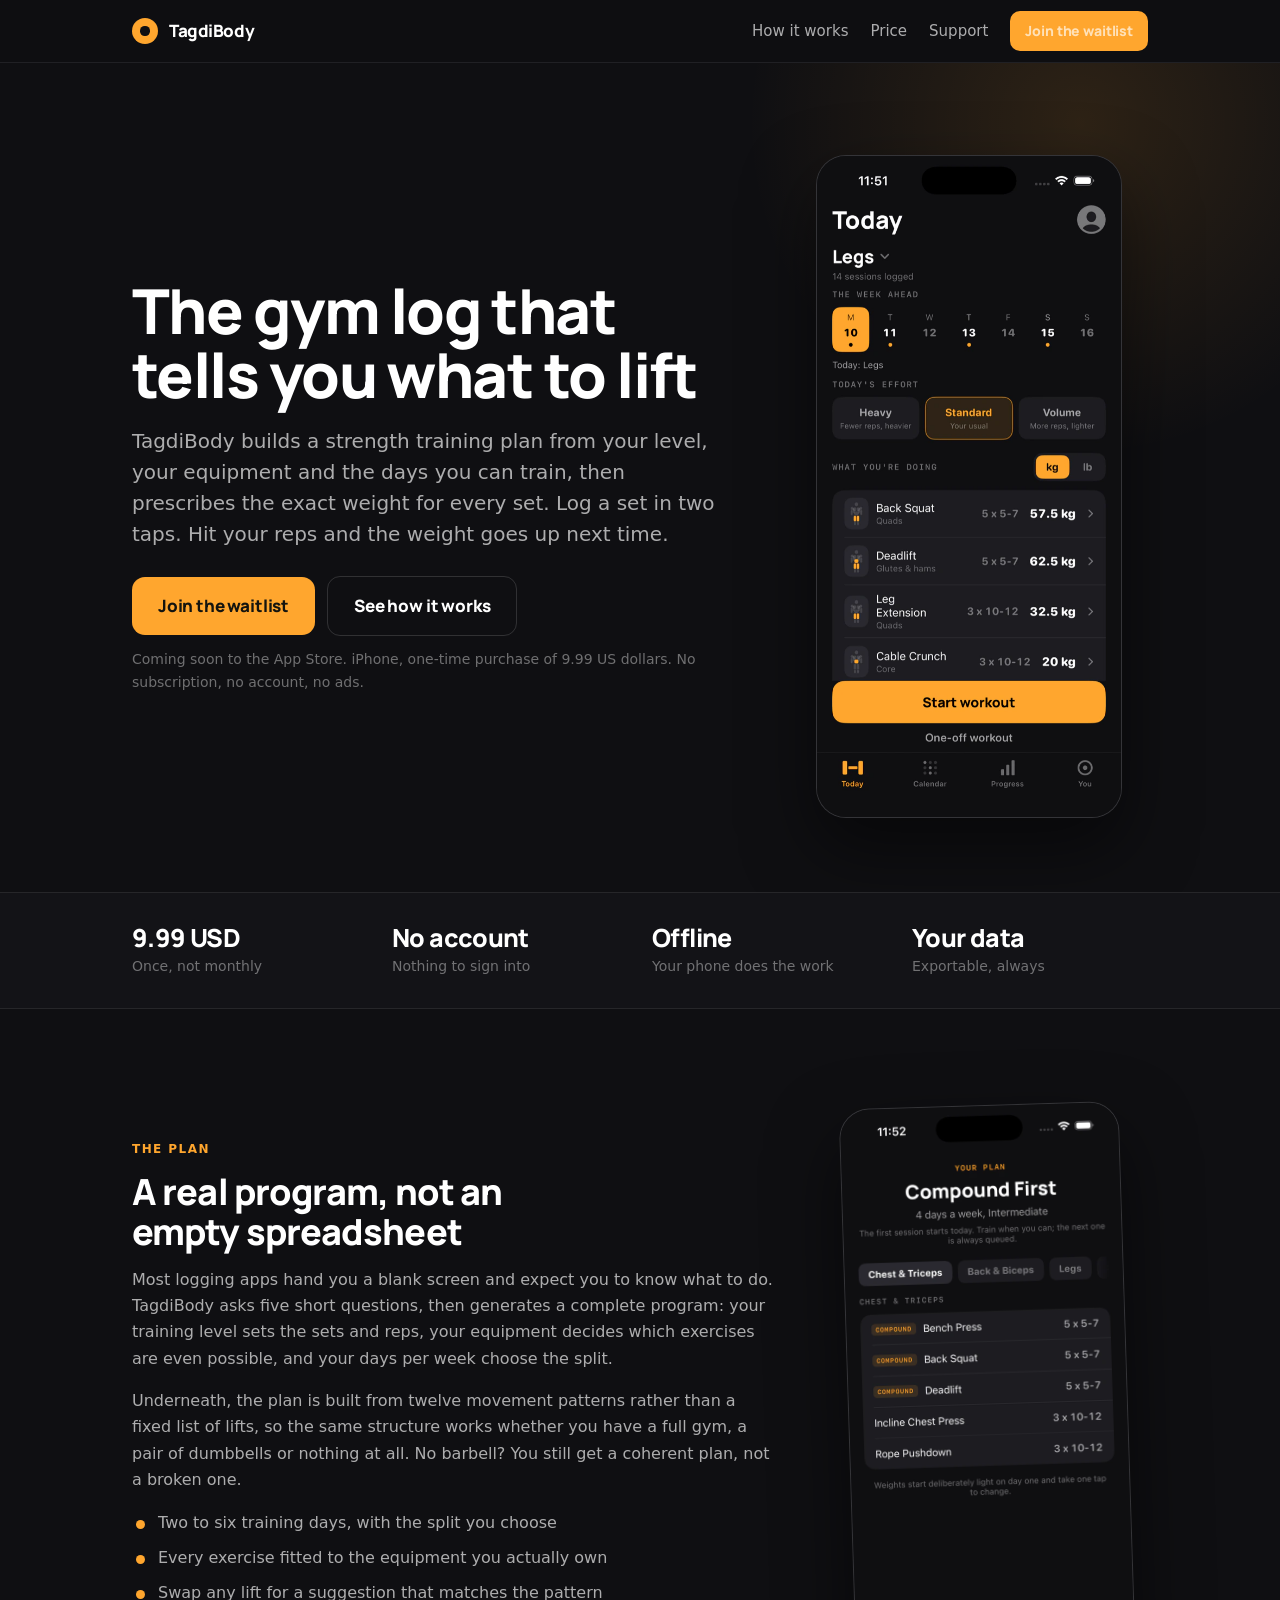
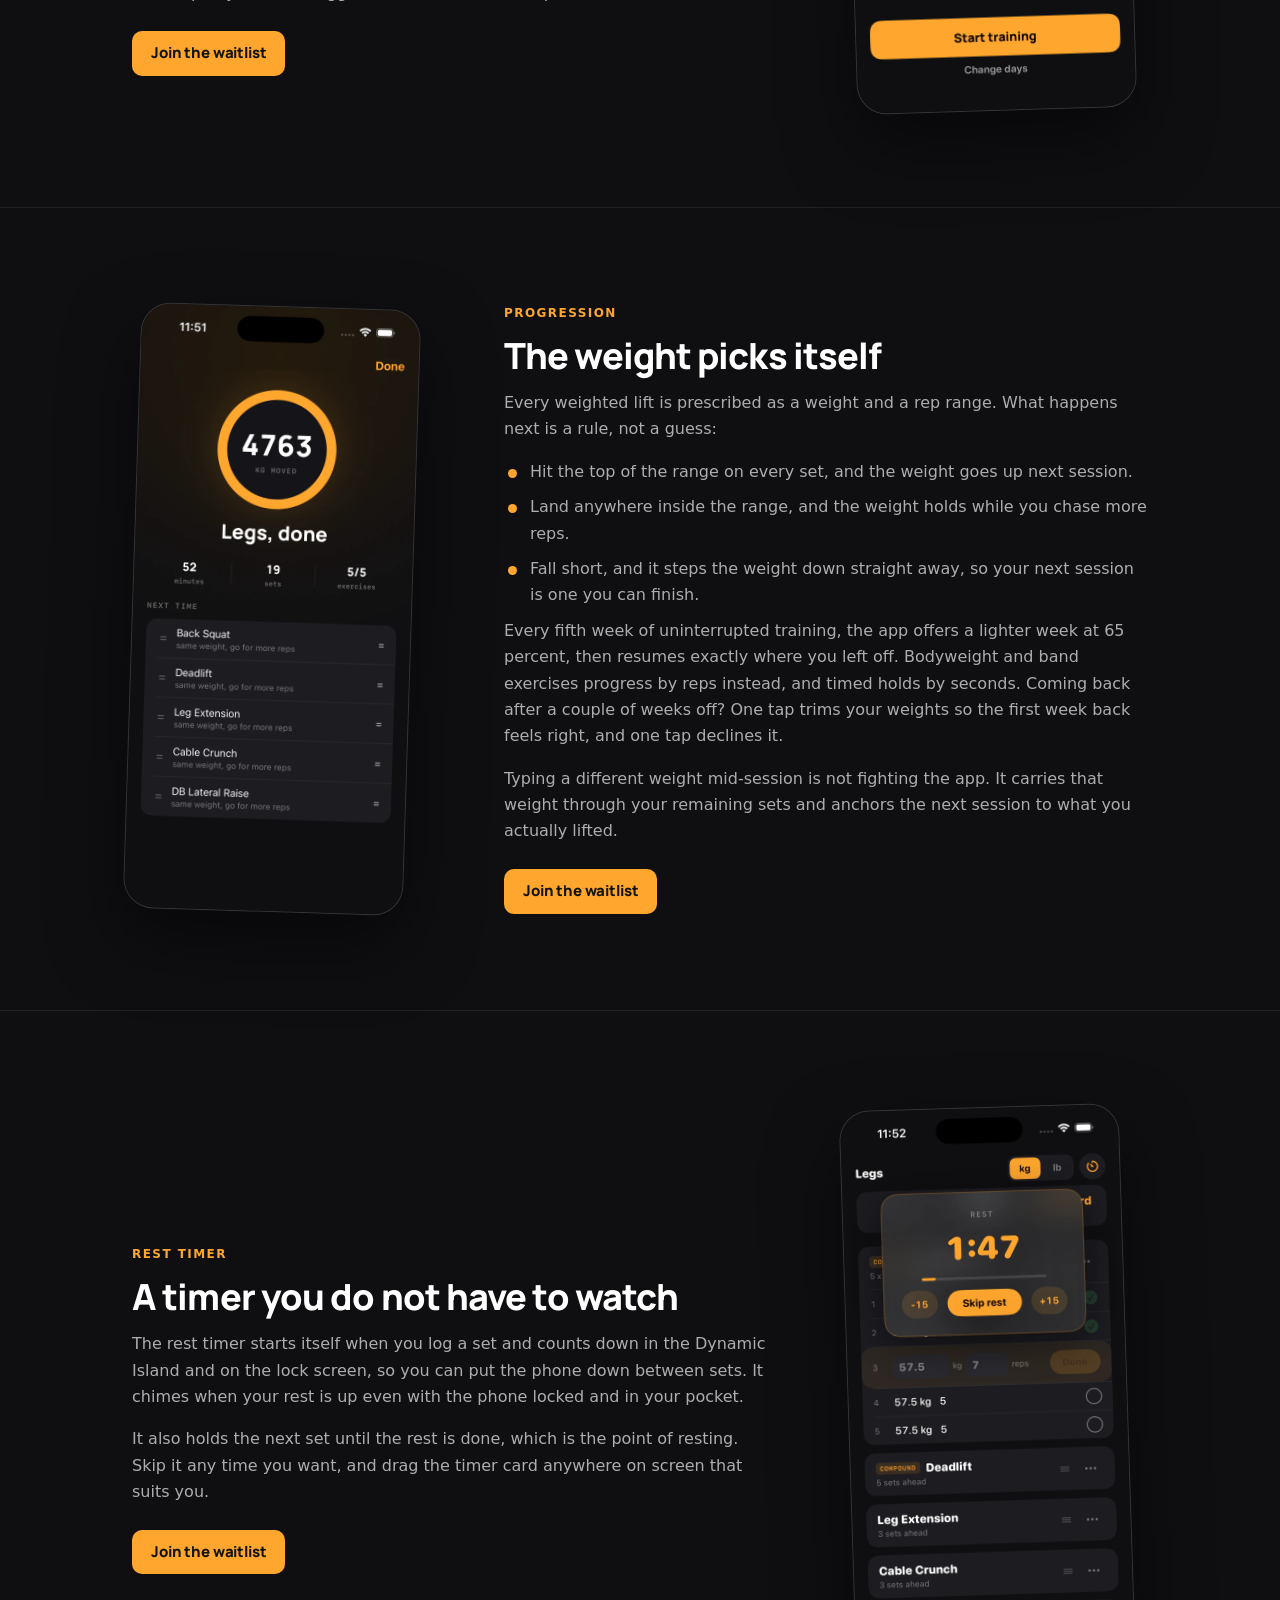
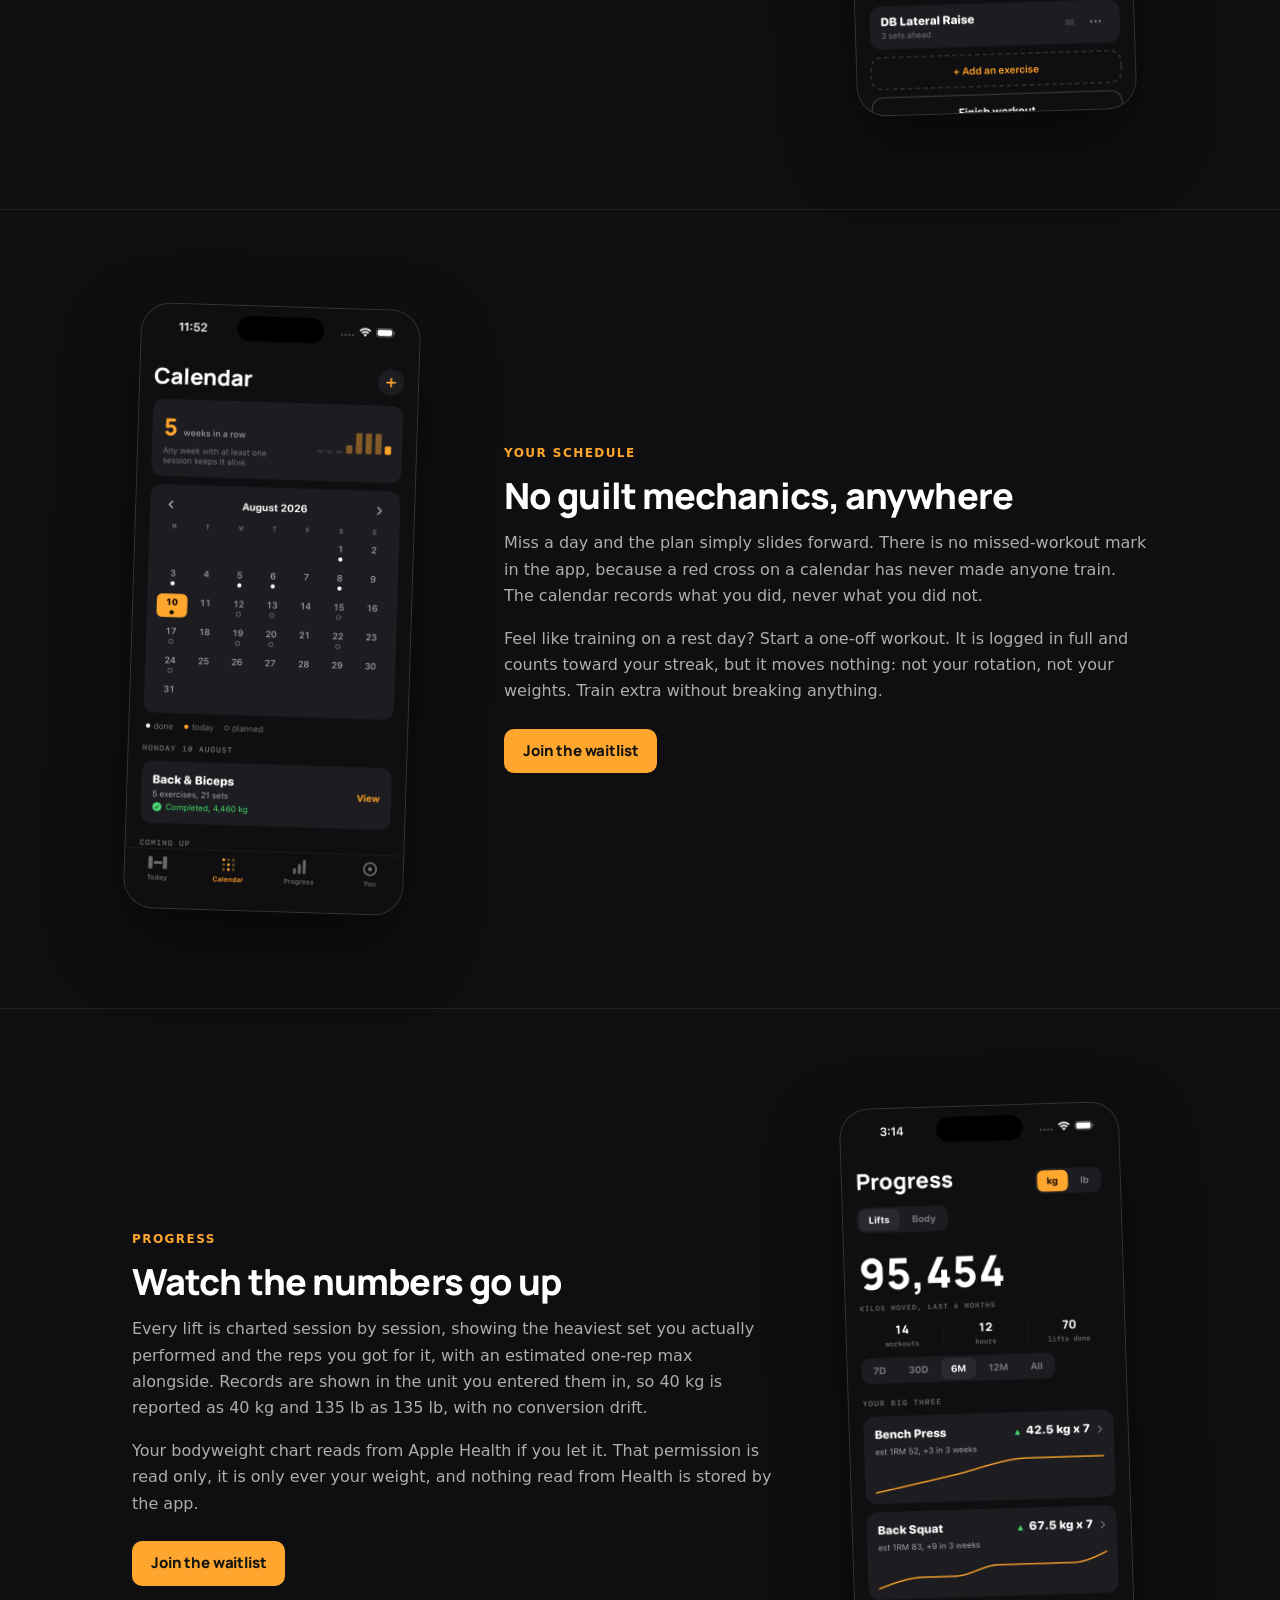
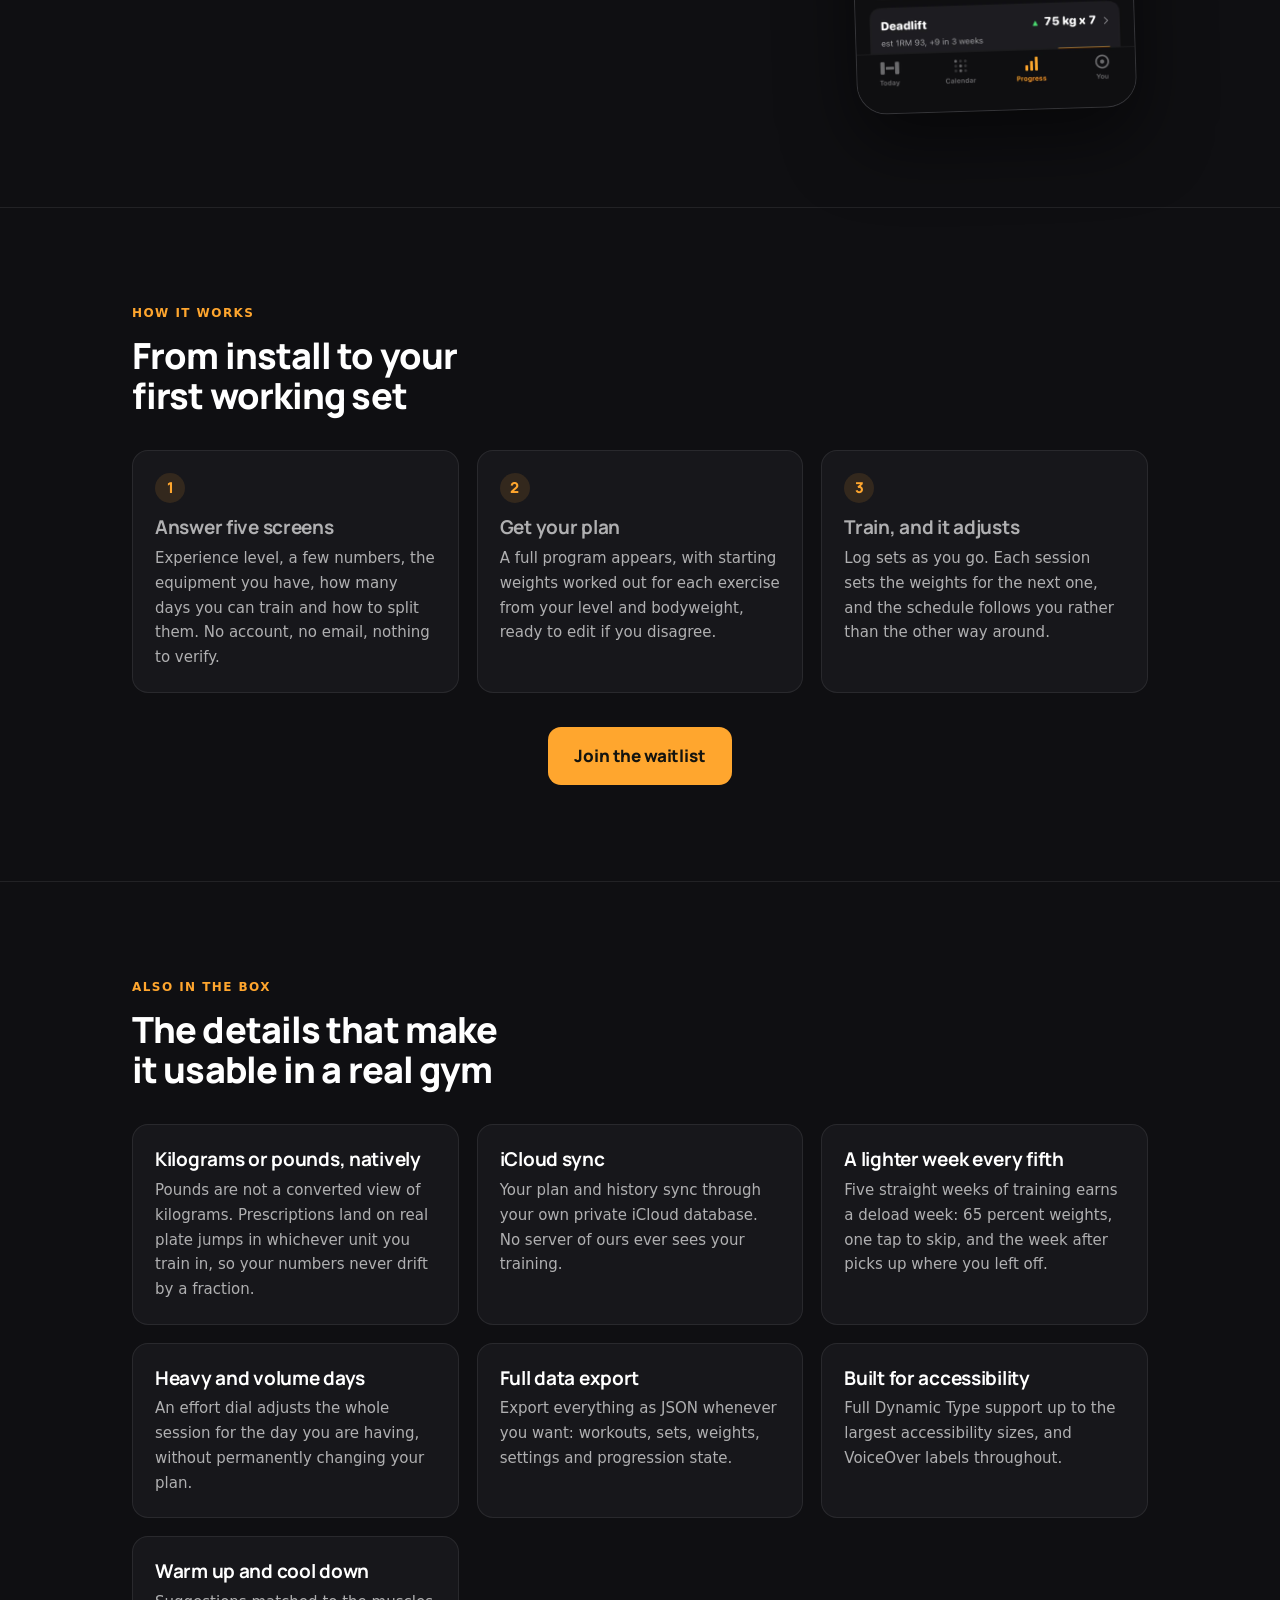
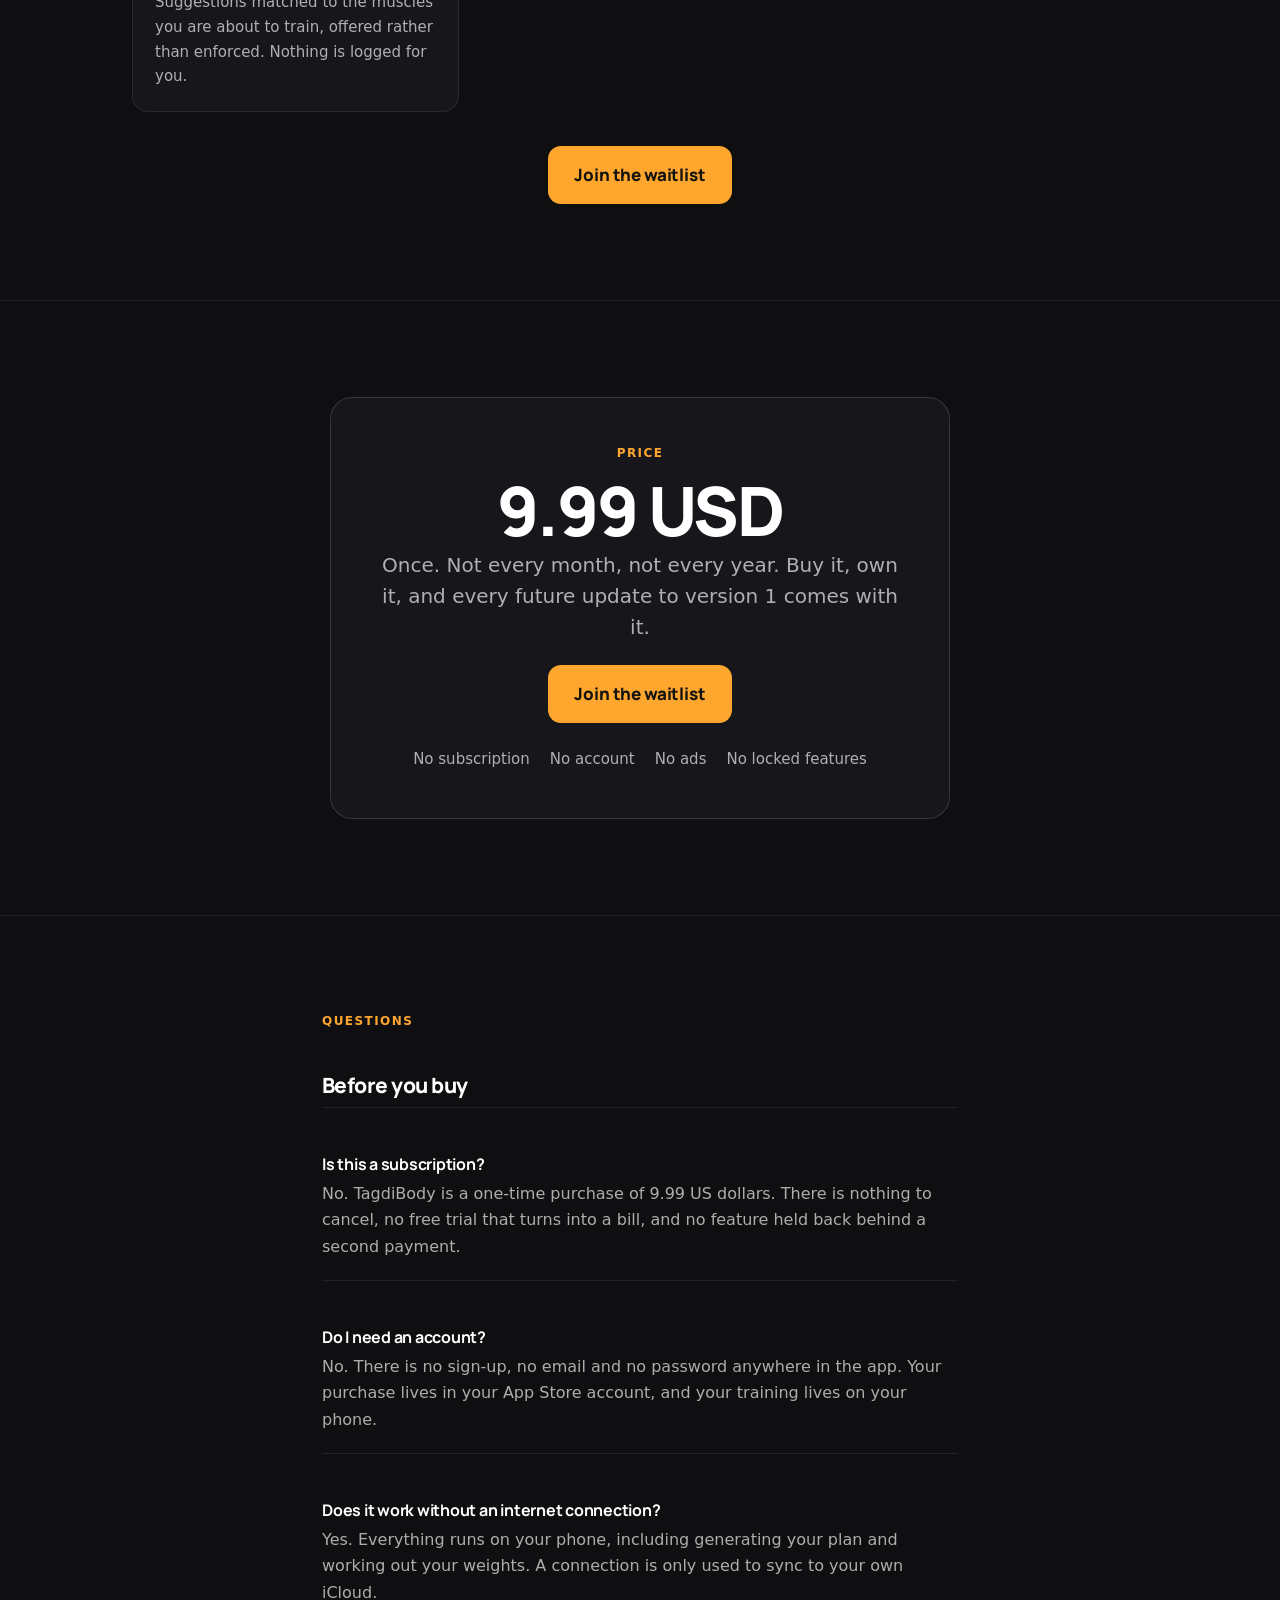
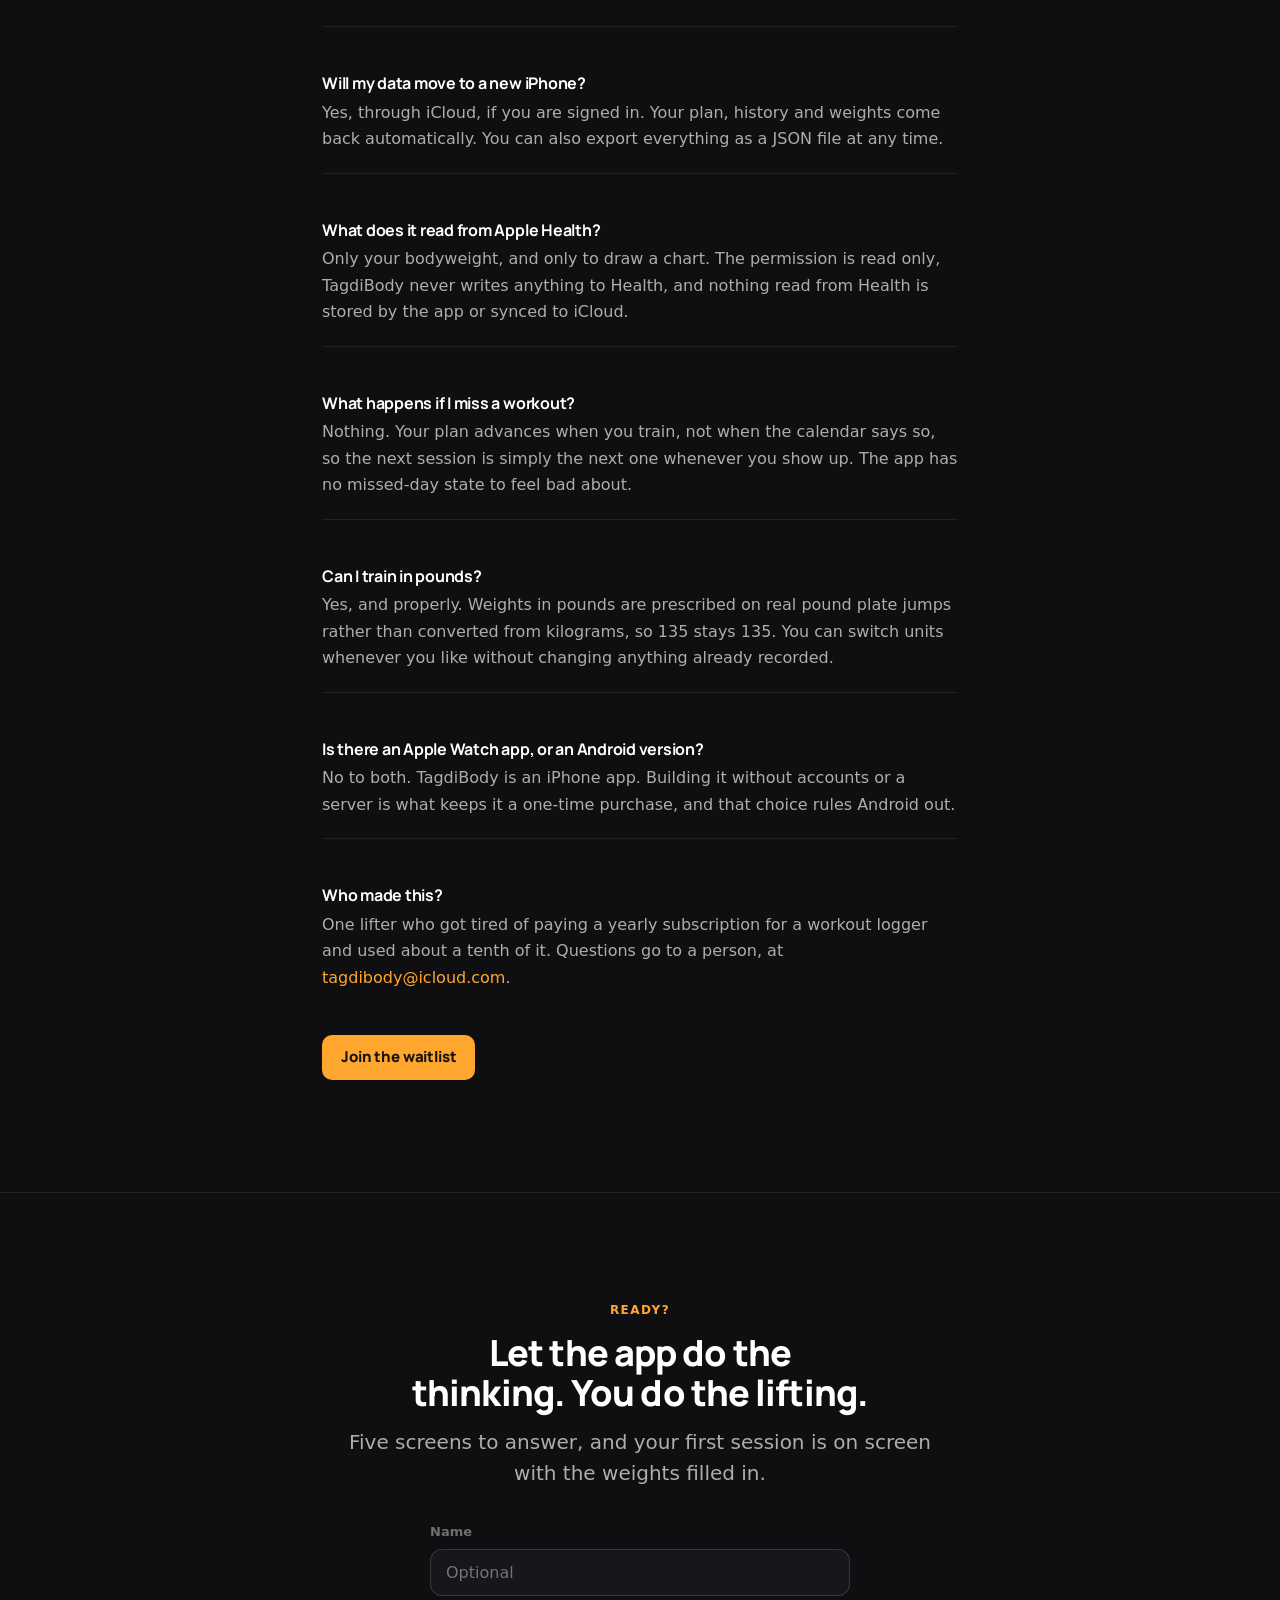
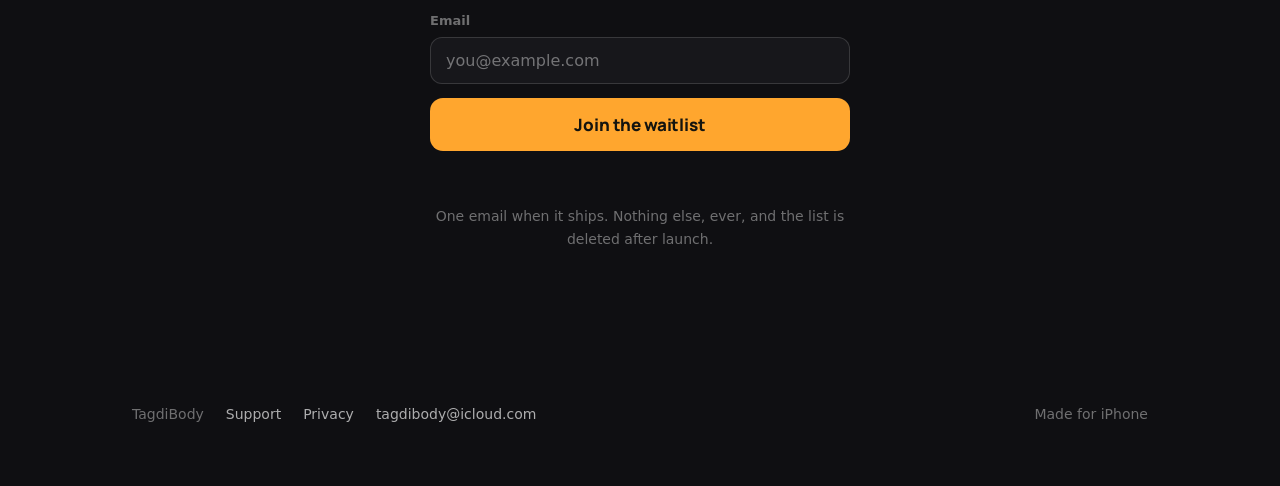
==== commit 69f9dc06: "Waitlist form, prominent CTAs, deload week copy" ====
--- a/index.html
+++ b/index.html
@@ -62,6 +62,7 @@
     "Generated strength training plan",
     "Automatic weight progression",
     "Rest timer with Dynamic Island and lock screen",
+    "Scheduled deload week every fifth week",
     "One-off workouts that never move your plan",
     "Progress charts and personal bests",
     "iCloud sync",
@@ -96,7 +97,7 @@
       <a class="nav-hide" href="#price">Price</a>
       <a class="nav-hide" href="/support/">Support</a>
       <a class="cta small live-only" href="https://apps.apple.com/app/tagdibody/id6799544180">Get the app</a>
-      <a class="cta small soon-only" href="mailto:tagdibody@icloud.com?subject=Tell%20me%20when%20TagdiBody%20ships">Get launch email</a>
+      <a class="cta small soon-only" href="#get">Join the waitlist</a>
     </nav>
   </div>
 </header>
@@ -110,10 +111,10 @@
       <p class="lede">TagdiBody builds a strength training plan from your level, your equipment and the days you can train, then prescribes the exact weight for every set. Log a set in two taps. Hit your reps and the weight goes up next time.</p>
       <div class="hero-actions">
         <a class="cta live-only" href="https://apps.apple.com/app/tagdibody/id6799544180">Get TagdiBody on the App Store</a>
-        <span class="cta soon-only" aria-disabled="true">Coming soon to the App Store</span>
+        <a class="cta soon-only" href="#get">Join the waitlist</a>
         <a class="cta ghost" href="#how">See how it works</a>
       </div>
-      <p class="cta-note">iPhone. One-time purchase, 9.99 US dollars. No subscription, no account, no ads.</p>
+      <p class="cta-note">Coming soon to the App Store. iPhone, one-time purchase of 9.99 US dollars. No subscription, no account, no ads.</p>
     </div>
     <div class="shot">
       <picture>
@@ -149,7 +150,7 @@
       </ul>
       <p class="mini-cta">
         <a class="cta small live-only" href="https://apps.apple.com/app/tagdibody/id6799544180">Get TagdiBody</a>
-        <a class="cta small ghost soon-only" href="mailto:tagdibody@icloud.com?subject=Tell%20me%20when%20TagdiBody%20ships">Email me when it ships</a>
+        <a class="cta small soon-only" href="#get">Join the waitlist</a>
       </p>
     </div>
     <div class="shot">
@@ -174,11 +175,11 @@
         <li>Land anywhere inside the range, and the weight holds while you chase more reps.</li>
         <li>Fall short, and it steps the weight down straight away, so your next session is one you can finish.</li>
       </ul>
-      <p>Bodyweight and band exercises progress by reps instead, and timed holds by seconds. Coming back after a couple of weeks off? One tap trims your weights so the first week back feels right, and one tap declines it.</p>
+      <p>Every fifth week of uninterrupted training, the app offers a lighter week at 65 percent, then resumes exactly where you left off. Bodyweight and band exercises progress by reps instead, and timed holds by seconds. Coming back after a couple of weeks off? One tap trims your weights so the first week back feels right, and one tap declines it.</p>
       <p>Typing a different weight mid-session is not fighting the app. It carries that weight through your remaining sets and anchors the next session to what you actually lifted.</p>
       <p class="mini-cta">
         <a class="cta small live-only" href="https://apps.apple.com/app/tagdibody/id6799544180">Get TagdiBody</a>
-        <a class="cta small ghost soon-only" href="mailto:tagdibody@icloud.com?subject=Tell%20me%20when%20TagdiBody%20ships">Email me when it ships</a>
+        <a class="cta small soon-only" href="#get">Join the waitlist</a>
       </p>
     </div>
     <div class="shot">
@@ -201,7 +202,7 @@
       <p>It also holds the next set until the rest is done, which is the point of resting. Skip it any time you want, and drag the timer card anywhere on screen that suits you.</p>
       <p class="mini-cta">
         <a class="cta small live-only" href="https://apps.apple.com/app/tagdibody/id6799544180">Get TagdiBody</a>
-        <a class="cta small ghost soon-only" href="mailto:tagdibody@icloud.com?subject=Tell%20me%20when%20TagdiBody%20ships">Email me when it ships</a>
+        <a class="cta small soon-only" href="#get">Join the waitlist</a>
       </p>
     </div>
     <div class="shot">
@@ -224,7 +225,7 @@
       <p>Feel like training on a rest day? Start a one-off workout. It is logged in full and counts toward your streak, but it moves nothing: not your rotation, not your weights. Train extra without breaking anything.</p>
       <p class="mini-cta">
         <a class="cta small live-only" href="https://apps.apple.com/app/tagdibody/id6799544180">Get TagdiBody</a>
-        <a class="cta small ghost soon-only" href="mailto:tagdibody@icloud.com?subject=Tell%20me%20when%20TagdiBody%20ships">Email me when it ships</a>
+        <a class="cta small soon-only" href="#get">Join the waitlist</a>
       </p>
     </div>
     <div class="shot">
@@ -247,7 +248,7 @@
       <p>Your bodyweight chart reads from Apple Health if you let it. That permission is read only, it is only ever your weight, and nothing read from Health is stored by the app.</p>
       <p class="mini-cta">
         <a class="cta small live-only" href="https://apps.apple.com/app/tagdibody/id6799544180">Get TagdiBody</a>
-        <a class="cta small ghost soon-only" href="mailto:tagdibody@icloud.com?subject=Tell%20me%20when%20TagdiBody%20ships">Email me when it ships</a>
+        <a class="cta small soon-only" href="#get">Join the waitlist</a>
       </p>
     </div>
     <div class="shot">
@@ -283,7 +284,7 @@
     </ol>
     <div class="hero-actions actions-center" style="margin-top: 34px">
       <a class="cta live-only" href="https://apps.apple.com/app/tagdibody/id6799544180">Get TagdiBody on the App Store</a>
-      <a class="cta ghost soon-only" href="mailto:tagdibody@icloud.com?subject=Tell%20me%20when%20TagdiBody%20ships">Get one email at launch</a>
+      <a class="cta soon-only" href="#get">Join the waitlist</a>
     </div>
   </div>
 </section>
@@ -304,6 +305,10 @@
         <p>Your plan and history sync through your own private iCloud database. No server of ours ever sees your training.</p>
       </div>
       <div class="card reveal">
+        <h3>A lighter week every fifth</h3>
+        <p>Five straight weeks of training earns a deload week: 65 percent weights, one tap to skip, and the week after picks up where you left off.</p>
+      </div>
+      <div class="card reveal">
         <h3>Heavy and volume days</h3>
         <p>An effort dial adjusts the whole session for the day you are having, without permanently changing your plan.</p>
       </div>
@@ -322,7 +327,7 @@
     </div>
     <div class="hero-actions actions-center" style="margin-top: 34px">
       <a class="cta live-only" href="https://apps.apple.com/app/tagdibody/id6799544180">Get TagdiBody on the App Store</a>
-      <a class="cta ghost soon-only" href="mailto:tagdibody@icloud.com?subject=Tell%20me%20when%20TagdiBody%20ships">Get one email at launch</a>
+      <a class="cta soon-only" href="#get">Join the waitlist</a>
     </div>
   </div>
 </section>
@@ -335,7 +340,7 @@
       <p class="lede">Once. Not every month, not every year. Buy it, own it, and every future update to version 1 comes with it.</p>
       <div class="hero-actions actions-center">
         <a class="cta live-only" href="https://apps.apple.com/app/tagdibody/id6799544180">Get TagdiBody on the App Store</a>
-        <span class="cta soon-only" aria-disabled="true">Coming soon to the App Store</span>
+        <a class="cta soon-only" href="#get">Join the waitlist</a>
       </div>
       <ul class="price-list">
         <li>No subscription</li>
@@ -406,7 +411,7 @@
 
     <p class="mini-cta">
       <a class="cta small live-only" href="https://apps.apple.com/app/tagdibody/id6799544180">Get TagdiBody</a>
-      <a class="cta small ghost soon-only" href="mailto:tagdibody@icloud.com?subject=Tell%20me%20when%20TagdiBody%20ships">Email me when it ships</a>
+      <a class="cta small soon-only" href="#get">Join the waitlist</a>
     </p>
   </div>
 </section>
@@ -418,9 +423,23 @@
     <p class="lede">Five screens to answer, and your first session is on screen with the weights filled in.</p>
     <div class="hero-actions actions-center">
       <a class="cta live-only" href="https://apps.apple.com/app/tagdibody/id6799544180">Get TagdiBody on the App Store</a>
-      <a class="cta soon-only" href="mailto:tagdibody@icloud.com?subject=Tell%20me%20when%20TagdiBody%20ships">Get one email when it ships</a>
-    </div>
-    <p class="cta-note">One-time purchase, 9.99 US dollars. iPhone.</p>
+    </div>
+    <form class="waitlist soon-block" action="https://api.tagdibody.com/waitlist" method="post">
+      <label class="field">
+        <span>Name</span>
+        <input name="name" autocomplete="name" maxlength="100" placeholder="Optional">
+      </label>
+      <label class="field">
+        <span>Email</span>
+        <input name="email" type="email" required autocomplete="email" maxlength="254"
+               placeholder="you@example.com" inputmode="email">
+      </label>
+      <input class="hp" name="website" tabindex="-1" autocomplete="off" aria-hidden="true">
+      <button class="cta" type="submit">Join the waitlist</button>
+      <p class="form-status" role="status" aria-live="polite"></p>
+      <p class="cta-note">One email when it ships. Nothing else, ever, and the list is deleted after launch.</p>
+    </form>
+    <p class="cta-note live-only" style="margin-top: 14px">One-time purchase, 9.99 US dollars. iPhone.</p>
     <div class="qr-box">
       <img class="qr" src="assets/qr-appstore.svg" width="132" height="132"
            alt="QR code linking to TagdiBody on the App Store.">
@@ -441,6 +460,36 @@
   </div>
 </footer>
 
+<script>
+(function () {
+  var form = document.querySelector(".waitlist");
+  if (!form) return;
+  form.addEventListener("submit", function (event) {
+    event.preventDefault();
+    var status = form.querySelector(".form-status");
+    var button = form.querySelector("button");
+    button.disabled = true;
+    status.textContent = "Adding you...";
+    fetch(form.action, {
+      method: "POST",
+      headers: { "Content-Type": "application/json" },
+      body: JSON.stringify({
+        name: form.elements.name.value,
+        email: form.elements.email.value,
+        website: form.elements.website.value,
+      }),
+    }).then(function (response) { return response.json(); }).then(function (data) {
+      if (!data.ok) throw new Error(data.error || "failed");
+      form.innerHTML = "<p class='form-done'>You are on the list. One email when it ships.</p>";
+    }).catch(function () {
+      button.disabled = false;
+      status.innerHTML = "That did not go through. Try again, or email " +
+        "<a href='mailto:tagdibody@icloud.com?subject=Waitlist'>tagdibody@icloud.com</a> " +
+        "with the word waitlist.";
+    });
+  });
+})();
+</script>
 <script>
 (function () {
   var els = document.querySelectorAll(".reveal");
--- a/style.css
+++ b/style.css
@@ -541,6 +541,60 @@
 .qr-box .qr svg, .qr-box .qr img { width: 100%; height: 100%; display: block; }
 .qr-box span { font-size: 13px; color: var(--ink-3); }
 
+/* Pre-launch blocks (the waitlist form) follow the same switch as the
+   inline CTAs, at block display. */
+body:not(.prelaunch) .soon-block { display: none; }
+
+.waitlist {
+  max-width: 420px;
+  margin: 6px auto 0;
+  display: flex;
+  flex-direction: column;
+  gap: 14px;
+  text-align: left;
+}
+.waitlist .field span {
+  display: block;
+  font-size: 13px;
+  font-weight: 600;
+  color: var(--ink-3);
+  margin-bottom: 6px;
+}
+.waitlist input {
+  width: 100%;
+  background: var(--card);
+  border: 1px solid var(--line-2);
+  border-radius: 12px;
+  color: var(--ink);
+  font-size: 16px;
+  font-family: var(--ui);
+  padding: 13px 15px;
+}
+.waitlist input::placeholder { color: var(--ink-3); }
+.waitlist input:focus-visible {
+  outline: 2px solid var(--accent);
+  outline-offset: 1px;
+  border-color: transparent;
+}
+.waitlist .cta { width: 100%; }
+.waitlist .cta:disabled { opacity: .6; }
+.waitlist .hp {
+  position: absolute;
+  width: 1px;
+  height: 1px;
+  opacity: 0;
+  pointer-events: none;
+}
+.form-status { font-size: 14px; color: var(--ink-2); margin: 0; min-height: 1em; }
+.form-done {
+  font-size: 17px;
+  font-weight: 600;
+  color: var(--ink);
+  text-align: center;
+  padding: 18px 0;
+}
+.waitlist .cta-note { text-align: center; }
+
 .closing { padding: clamp(60px, 9vw, 108px) 0; text-align: center; }
 .closing .wrap { max-width: 700px; }
 .closing .lede { margin-left: auto; margin-right: auto; }
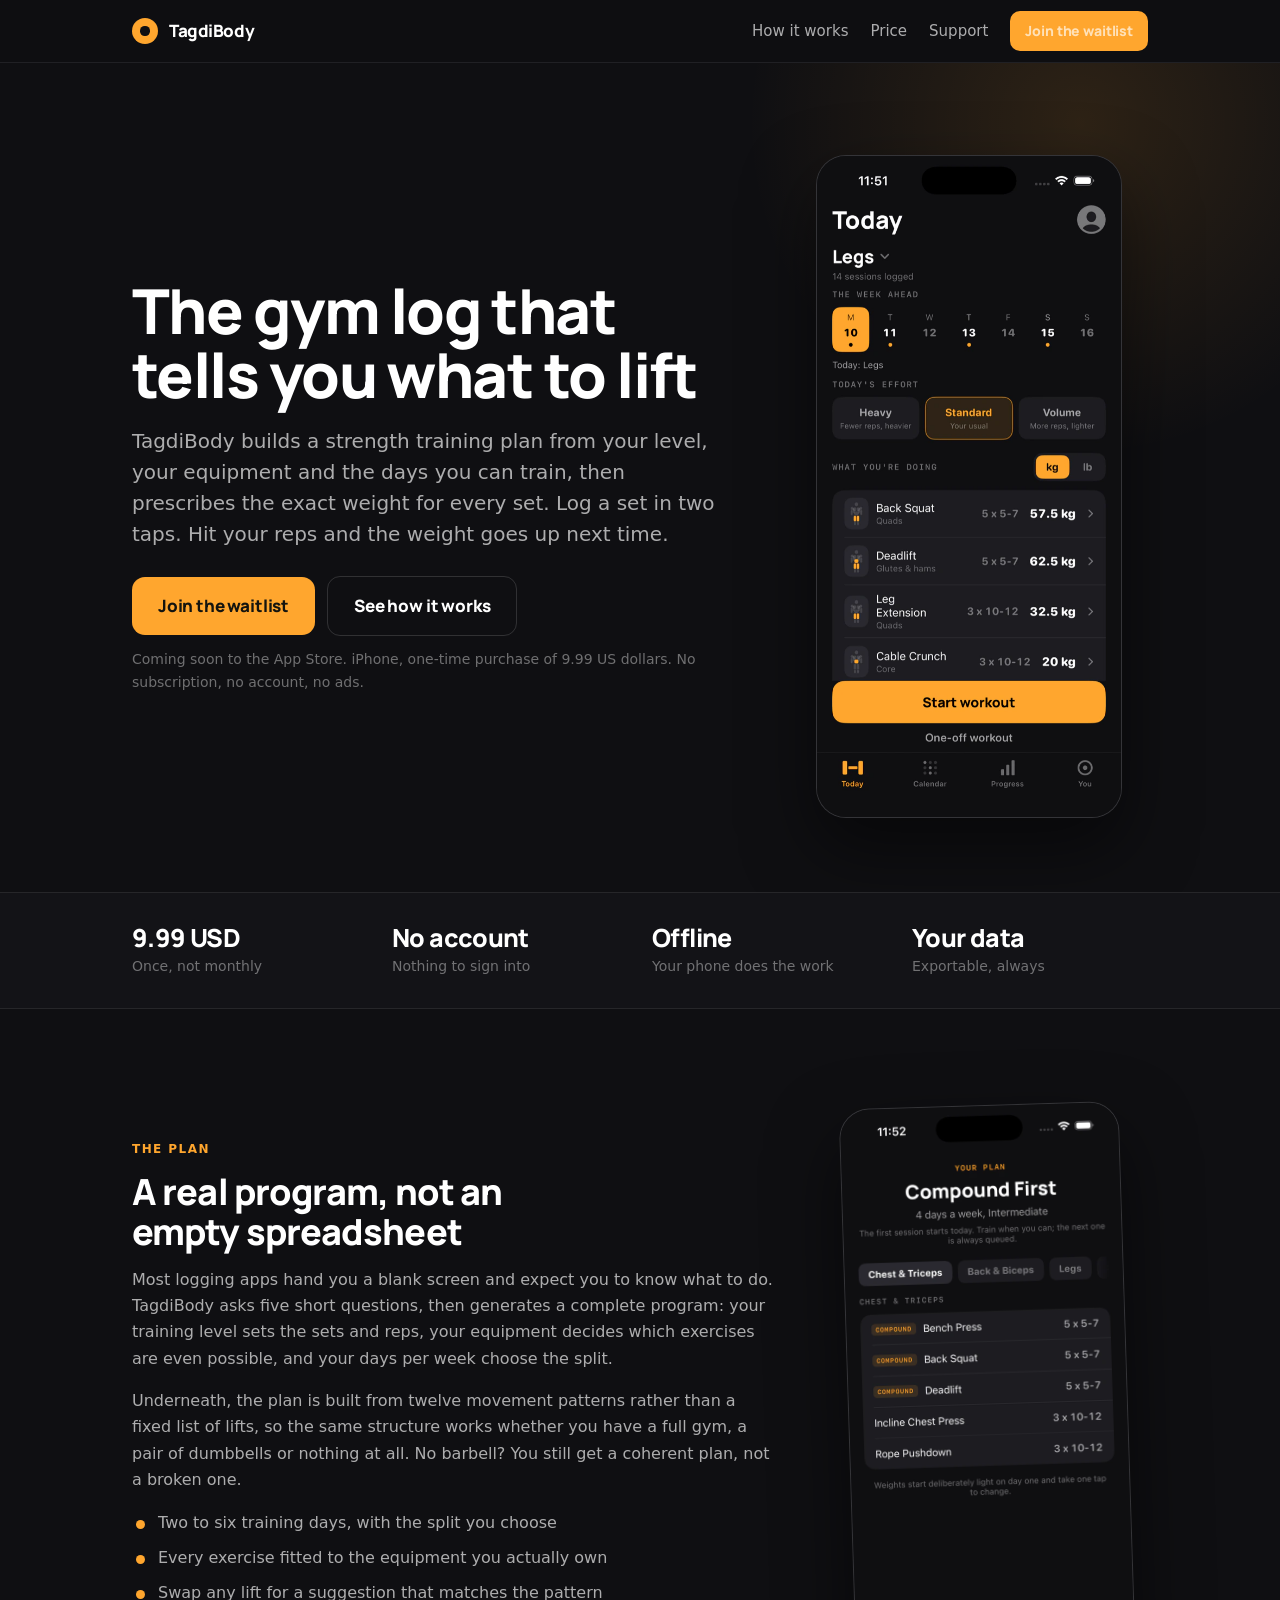
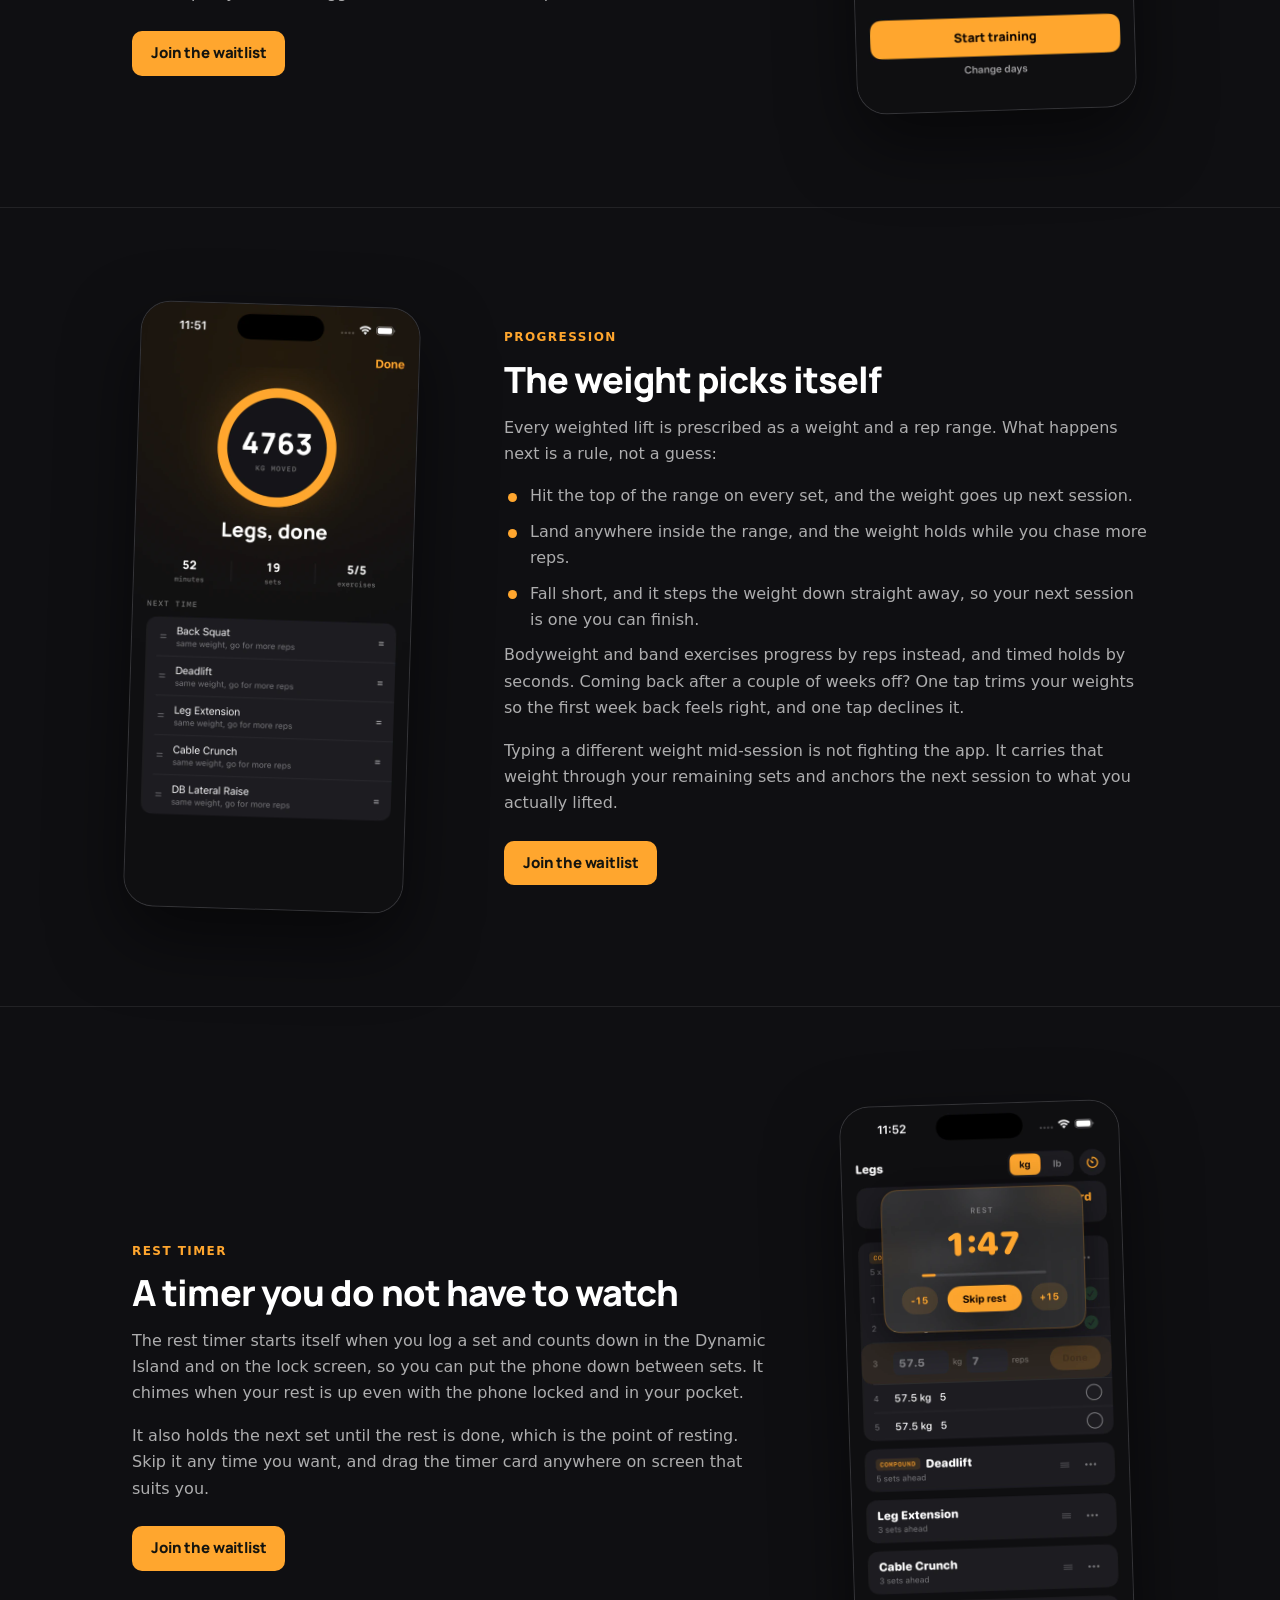
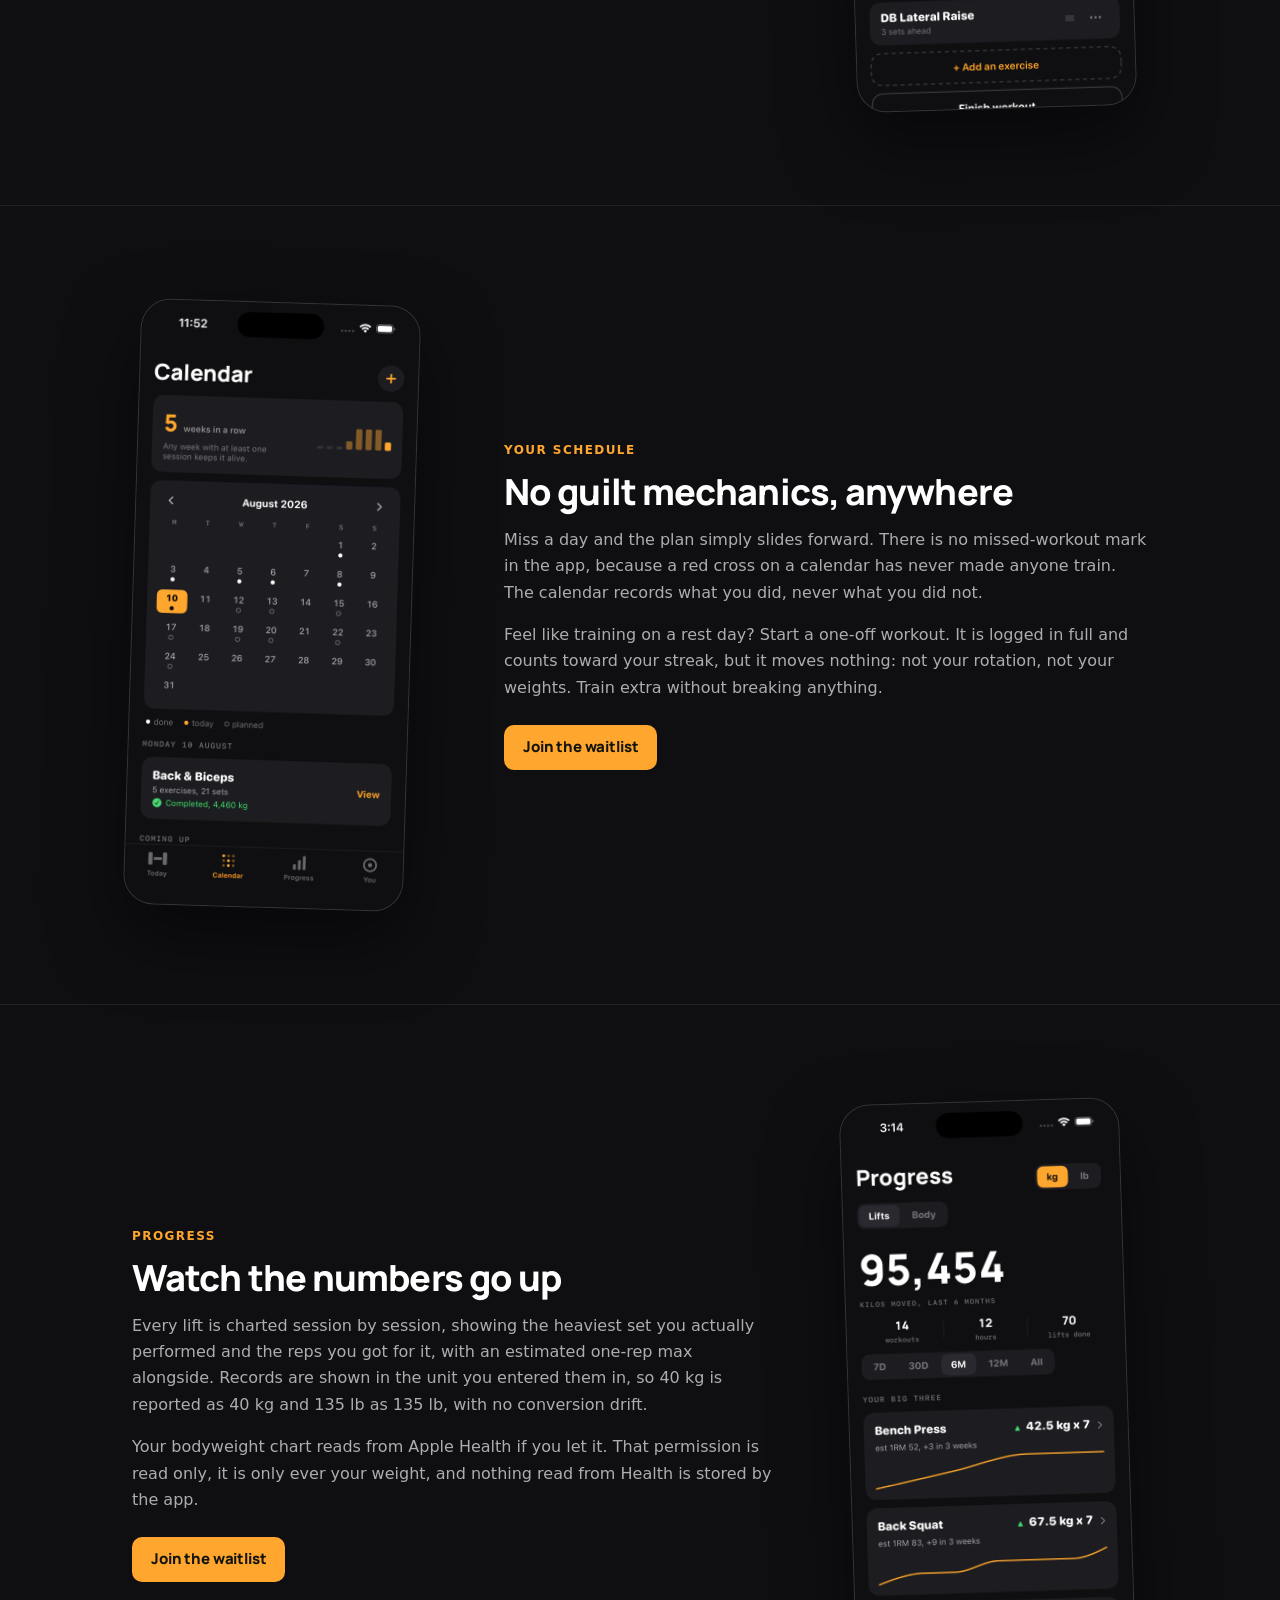
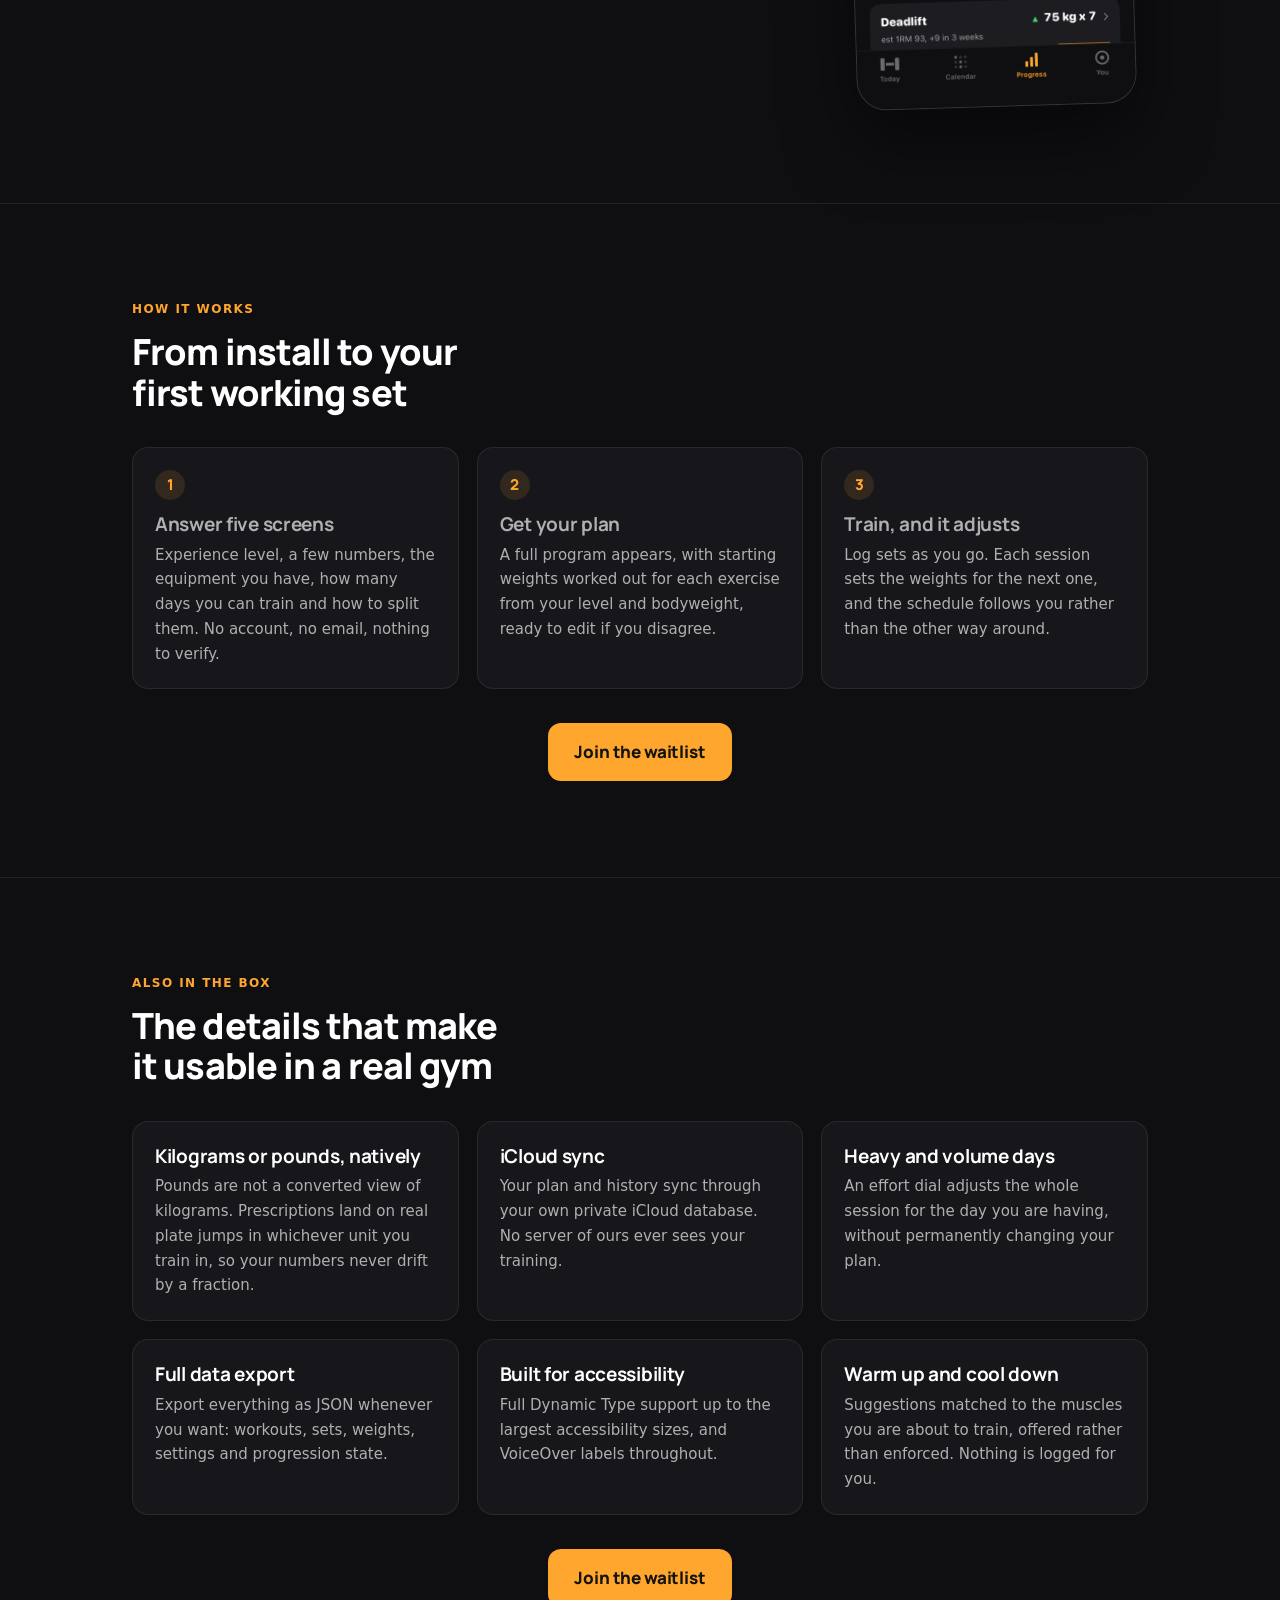
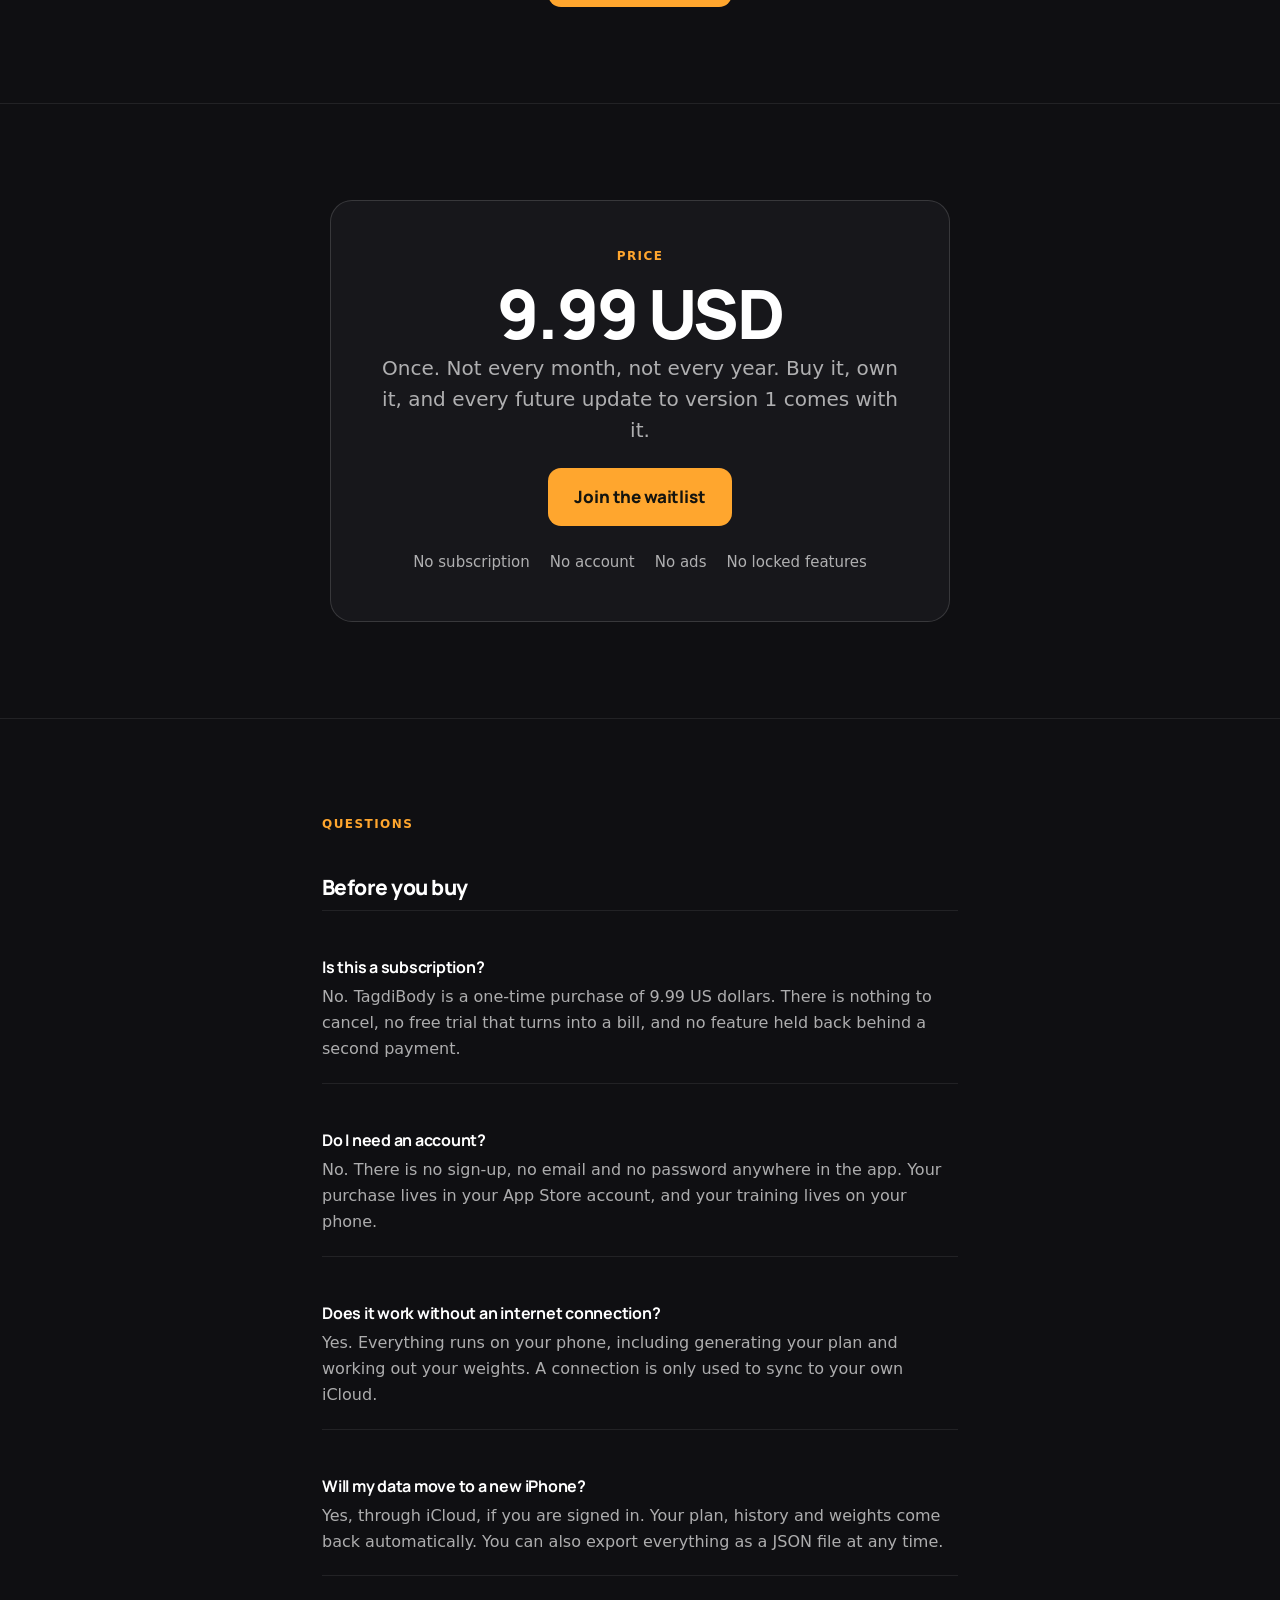
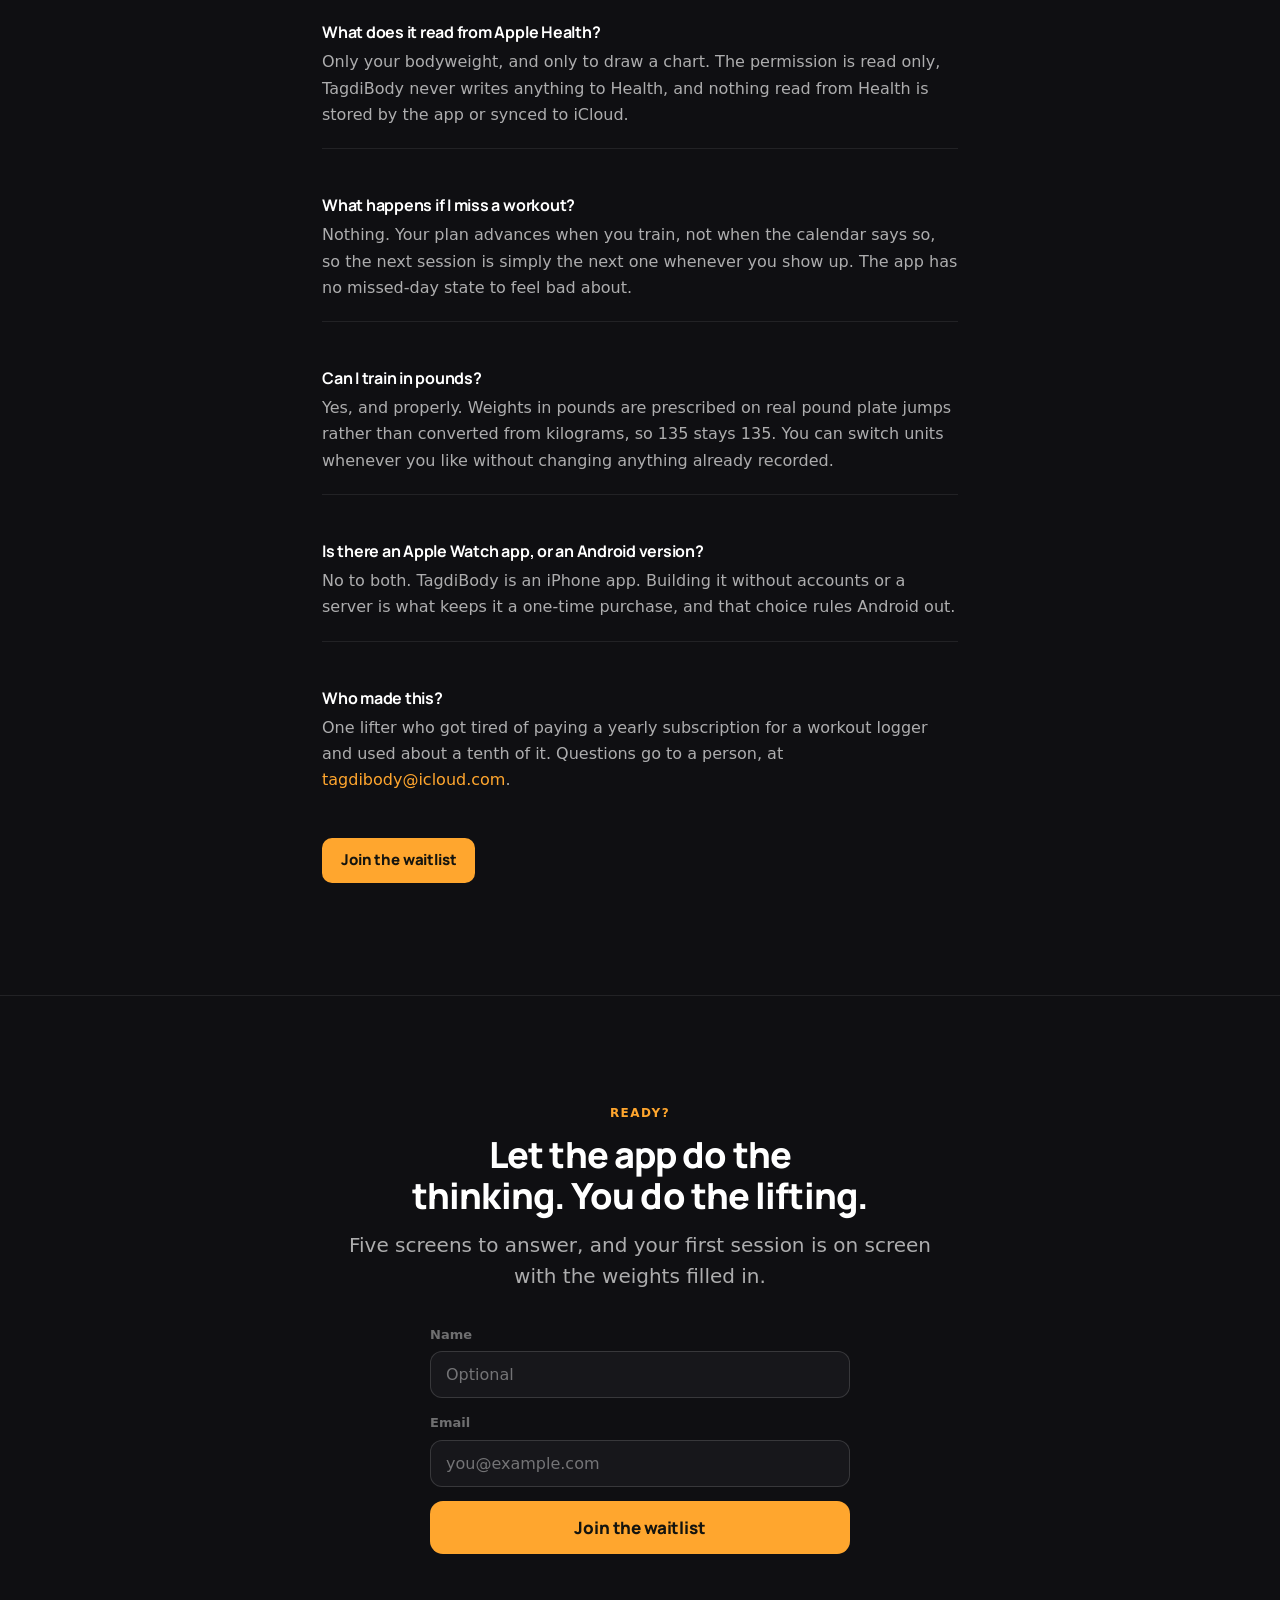
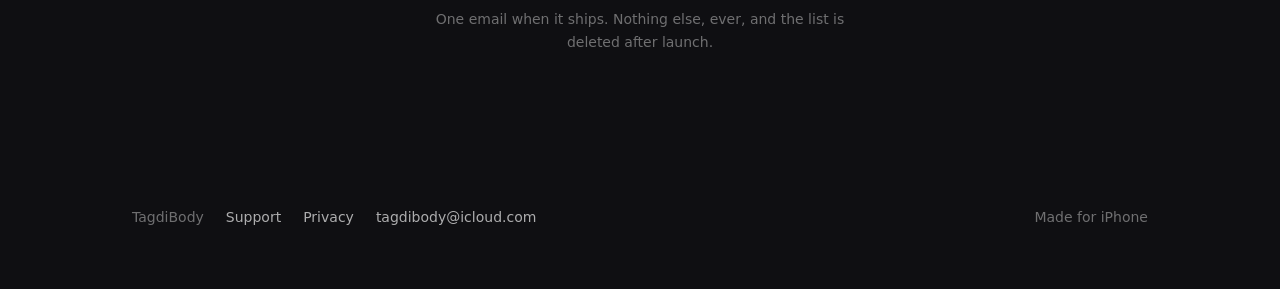
==== commit c3bd7c73: "Deload week cut: the app deloads reactively only" ====
--- a/index.html
+++ b/index.html
@@ -62,7 +62,6 @@
     "Generated strength training plan",
     "Automatic weight progression",
     "Rest timer with Dynamic Island and lock screen",
-    "Scheduled deload week every fifth week",
     "One-off workouts that never move your plan",
     "Progress charts and personal bests",
     "iCloud sync",
@@ -175,7 +174,7 @@
         <li>Land anywhere inside the range, and the weight holds while you chase more reps.</li>
         <li>Fall short, and it steps the weight down straight away, so your next session is one you can finish.</li>
       </ul>
-      <p>Every fifth week of uninterrupted training, the app offers a lighter week at 65 percent, then resumes exactly where you left off. Bodyweight and band exercises progress by reps instead, and timed holds by seconds. Coming back after a couple of weeks off? One tap trims your weights so the first week back feels right, and one tap declines it.</p>
+      <p>Bodyweight and band exercises progress by reps instead, and timed holds by seconds. Coming back after a couple of weeks off? One tap trims your weights so the first week back feels right, and one tap declines it.</p>
       <p>Typing a different weight mid-session is not fighting the app. It carries that weight through your remaining sets and anchors the next session to what you actually lifted.</p>
       <p class="mini-cta">
         <a class="cta small live-only" href="https://apps.apple.com/app/tagdibody/id6799544180">Get TagdiBody</a>
@@ -303,10 +302,6 @@
       <div class="card reveal">
         <h3>iCloud sync</h3>
         <p>Your plan and history sync through your own private iCloud database. No server of ours ever sees your training.</p>
-      </div>
-      <div class="card reveal">
-        <h3>A lighter week every fifth</h3>
-        <p>Five straight weeks of training earns a deload week: 65 percent weights, one tap to skip, and the week after picks up where you left off.</p>
       </div>
       <div class="card reveal">
         <h3>Heavy and volume days</h3>
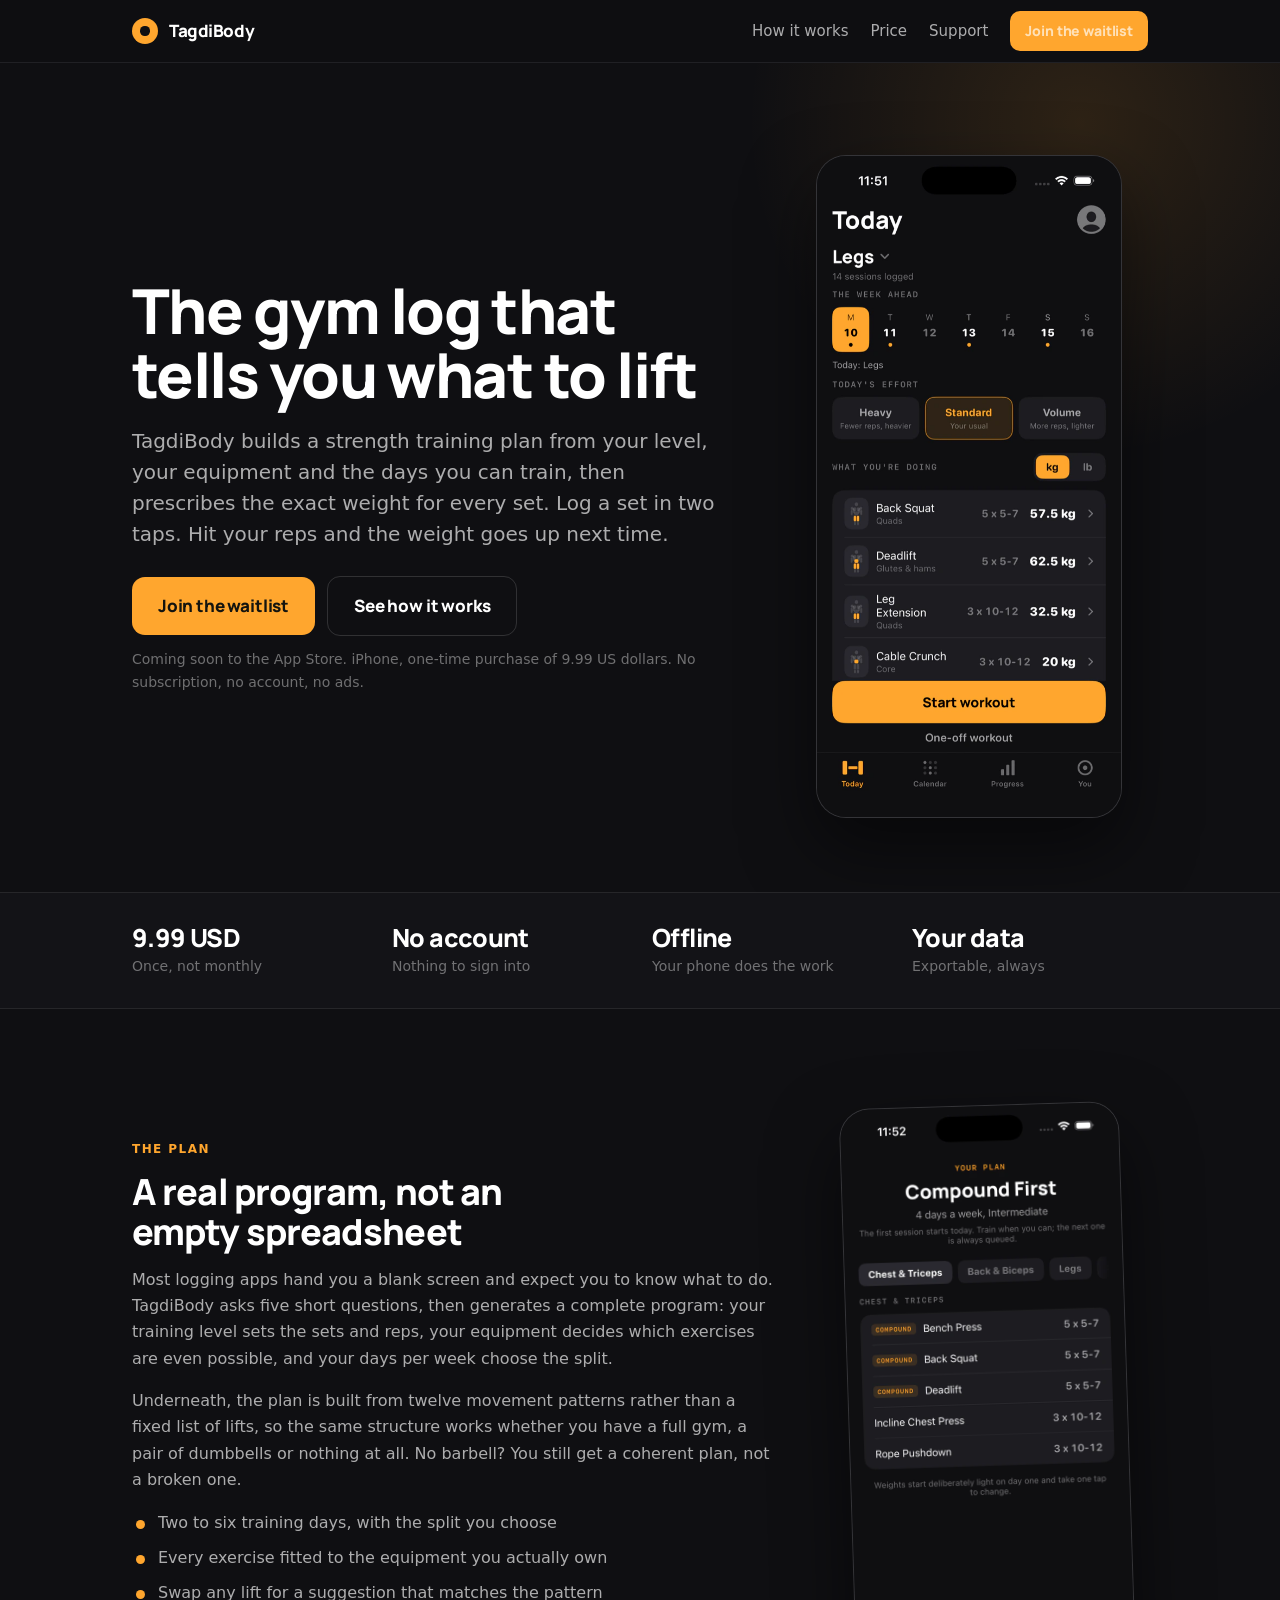
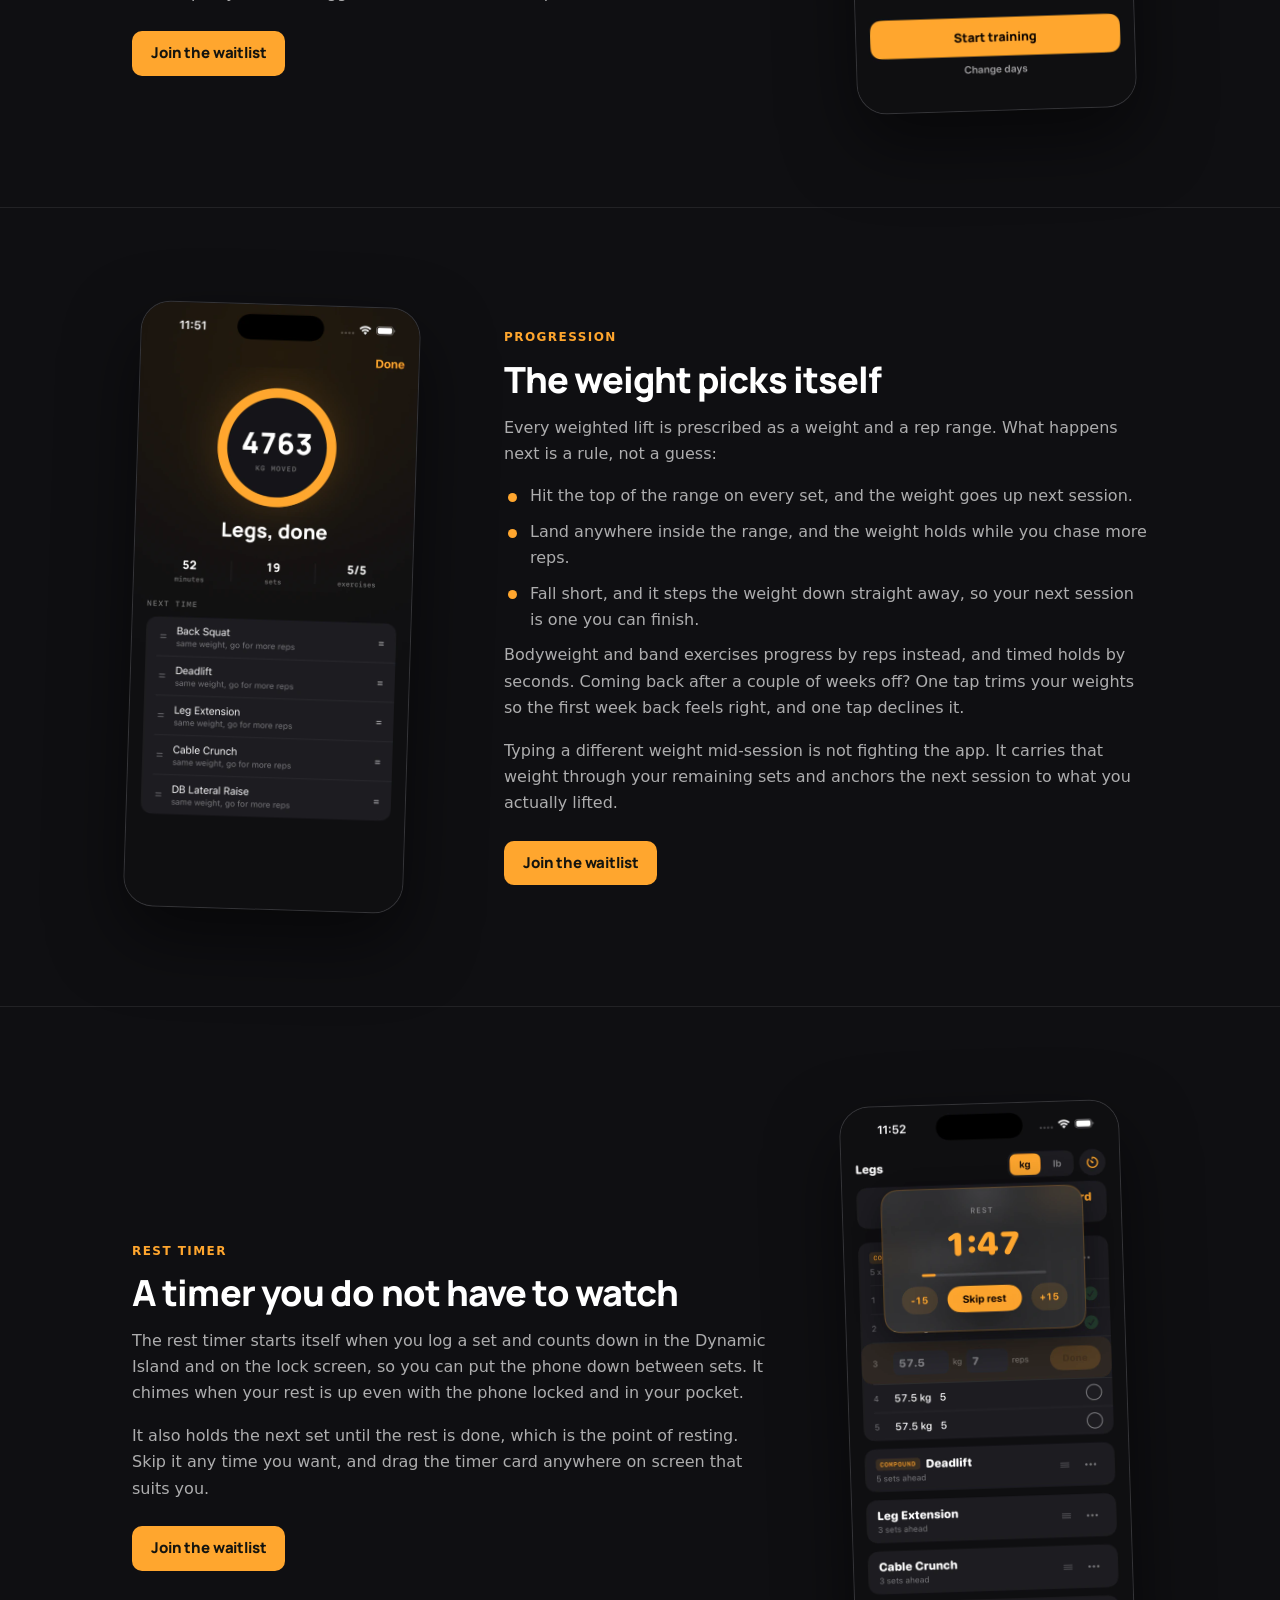
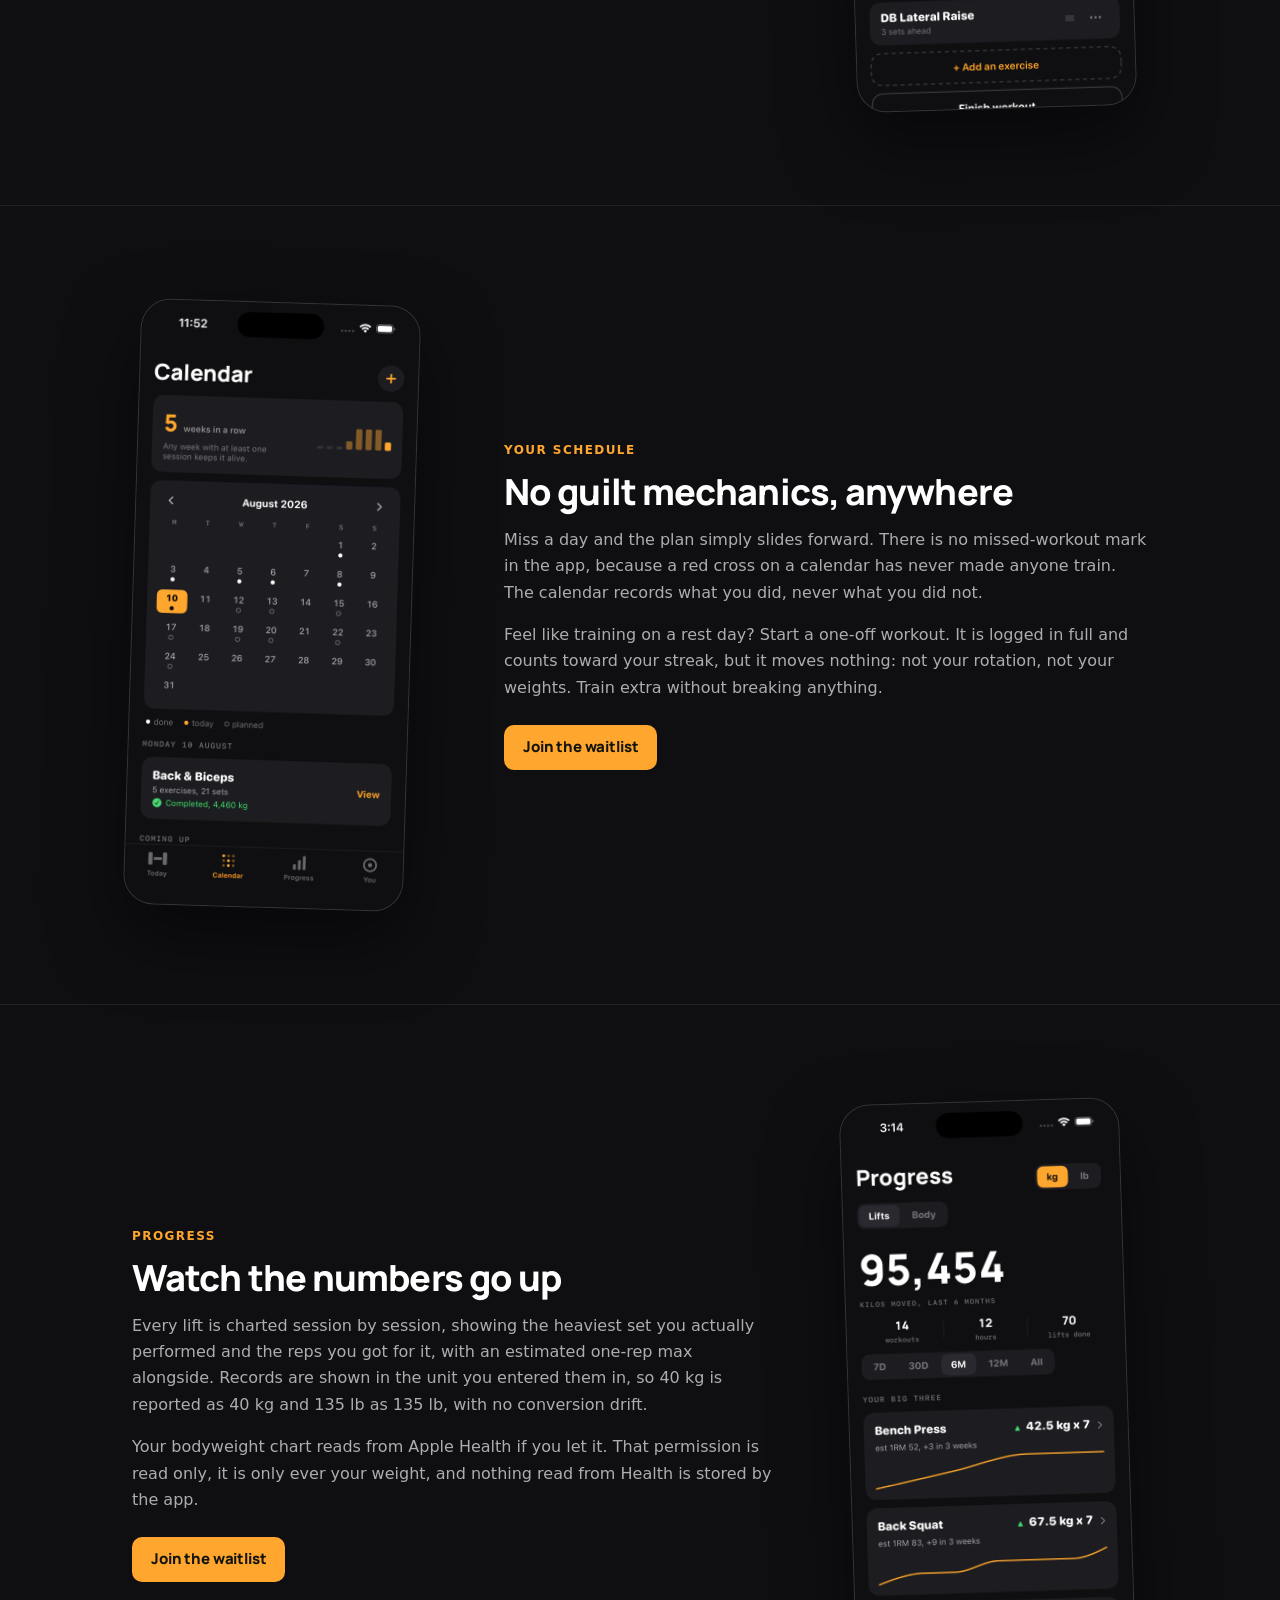
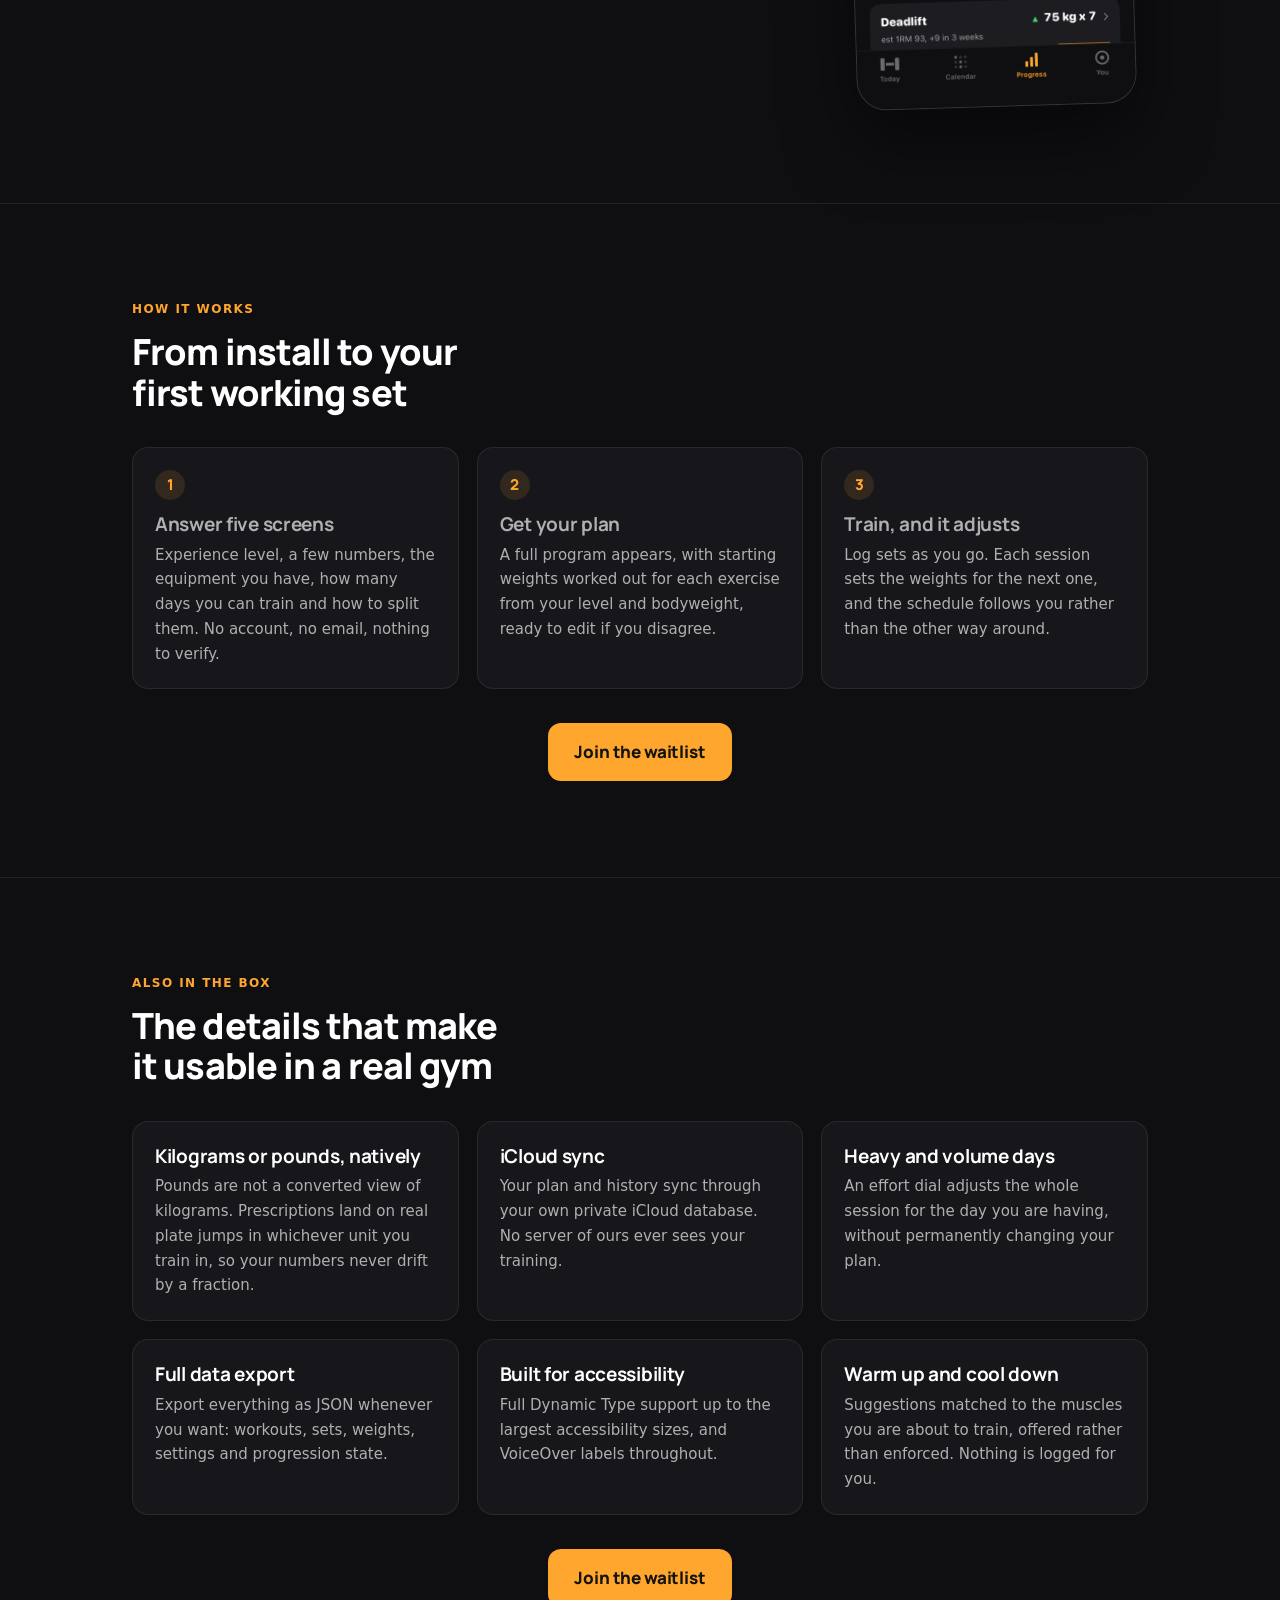
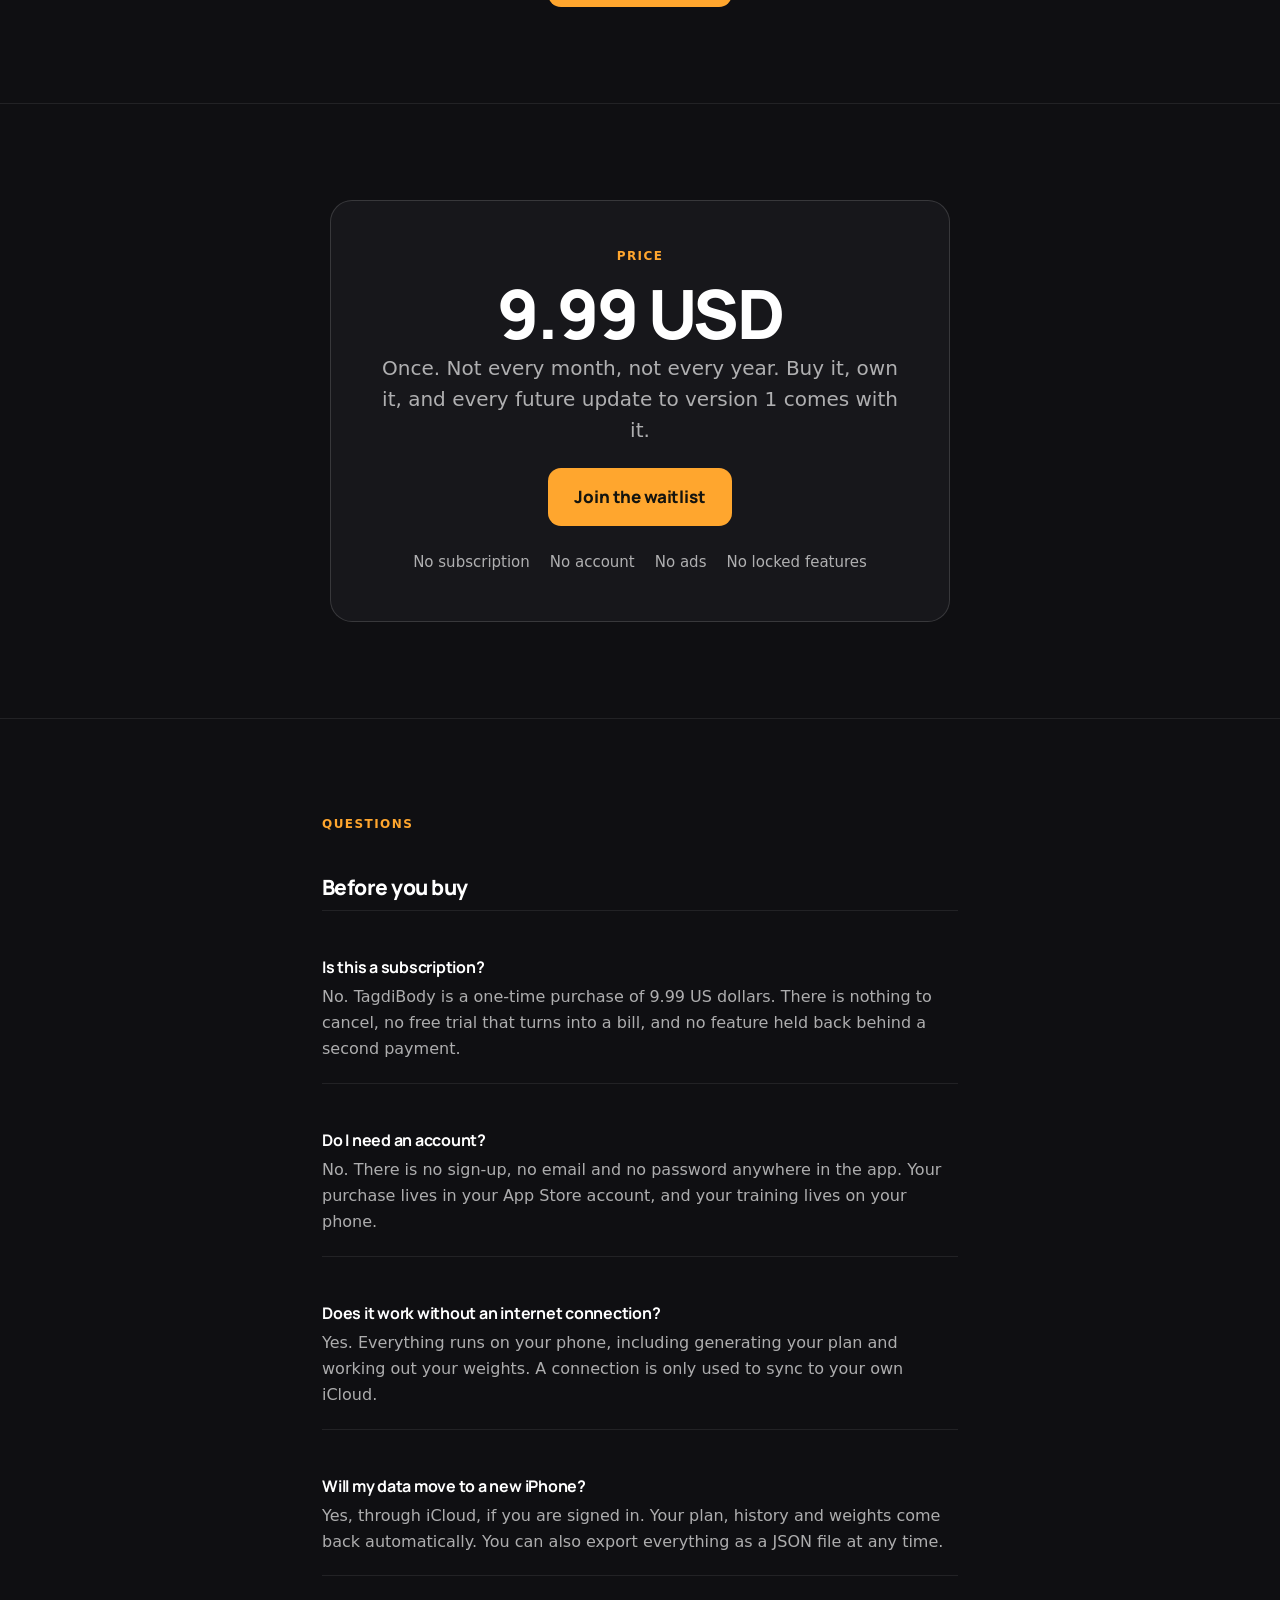
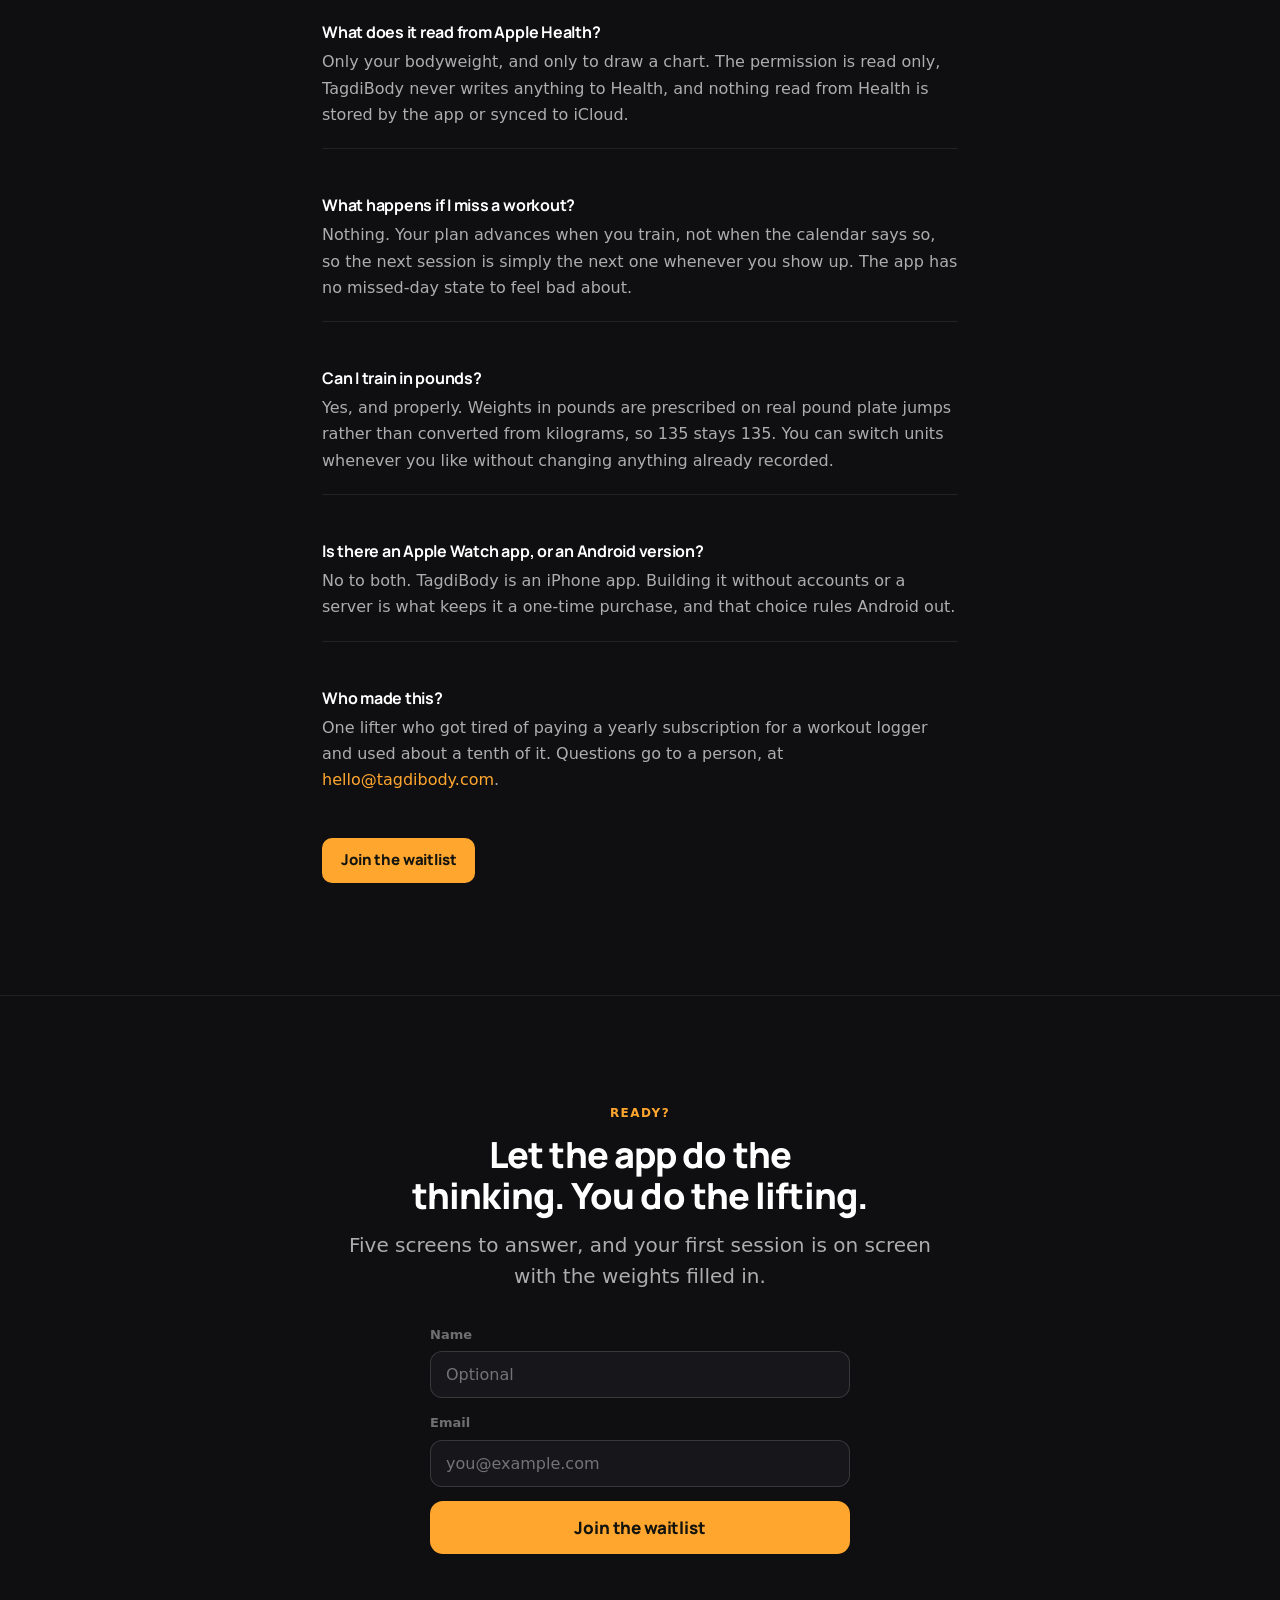
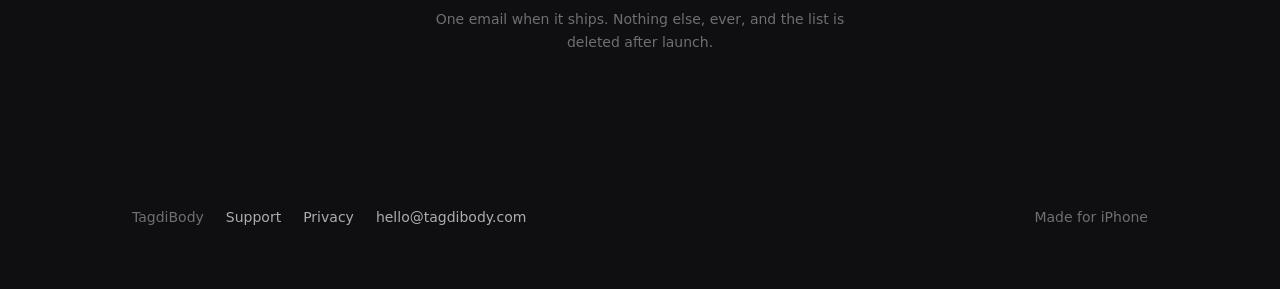
==== commit 4bd25a4a: "Support address moves to hello@tagdibody.com" ====
--- a/index.html
+++ b/index.html
@@ -401,7 +401,7 @@
 
     <div class="faq-item reveal">
       <h3>Who made this?</h3>
-      <p>One lifter who got tired of paying a yearly subscription for a workout logger and used about a tenth of it. Questions go to a person, at <a href="mailto:tagdibody@icloud.com">tagdibody@icloud.com</a>.</p>
+      <p>One lifter who got tired of paying a yearly subscription for a workout logger and used about a tenth of it. Questions go to a person, at <a href="mailto:hello@tagdibody.com">hello@tagdibody.com</a>.</p>
     </div>
 
     <p class="mini-cta">
@@ -450,7 +450,7 @@
     <span>TagdiBody</span>
     <a href="/support/">Support</a>
     <a href="/privacy.html">Privacy</a>
-    <a href="mailto:tagdibody@icloud.com">tagdibody@icloud.com</a>
+    <a href="mailto:hello@tagdibody.com">hello@tagdibody.com</a>
     <span class="spacer">Made for iPhone</span>
   </div>
 </footer>
@@ -479,7 +479,7 @@
     }).catch(function () {
       button.disabled = false;
       status.innerHTML = "That did not go through. Try again, or email " +
-        "<a href='mailto:tagdibody@icloud.com?subject=Waitlist'>tagdibody@icloud.com</a> " +
+        "<a href='mailto:hello@tagdibody.com?subject=Waitlist'>hello@tagdibody.com</a> " +
         "with the word waitlist.";
     });
   });
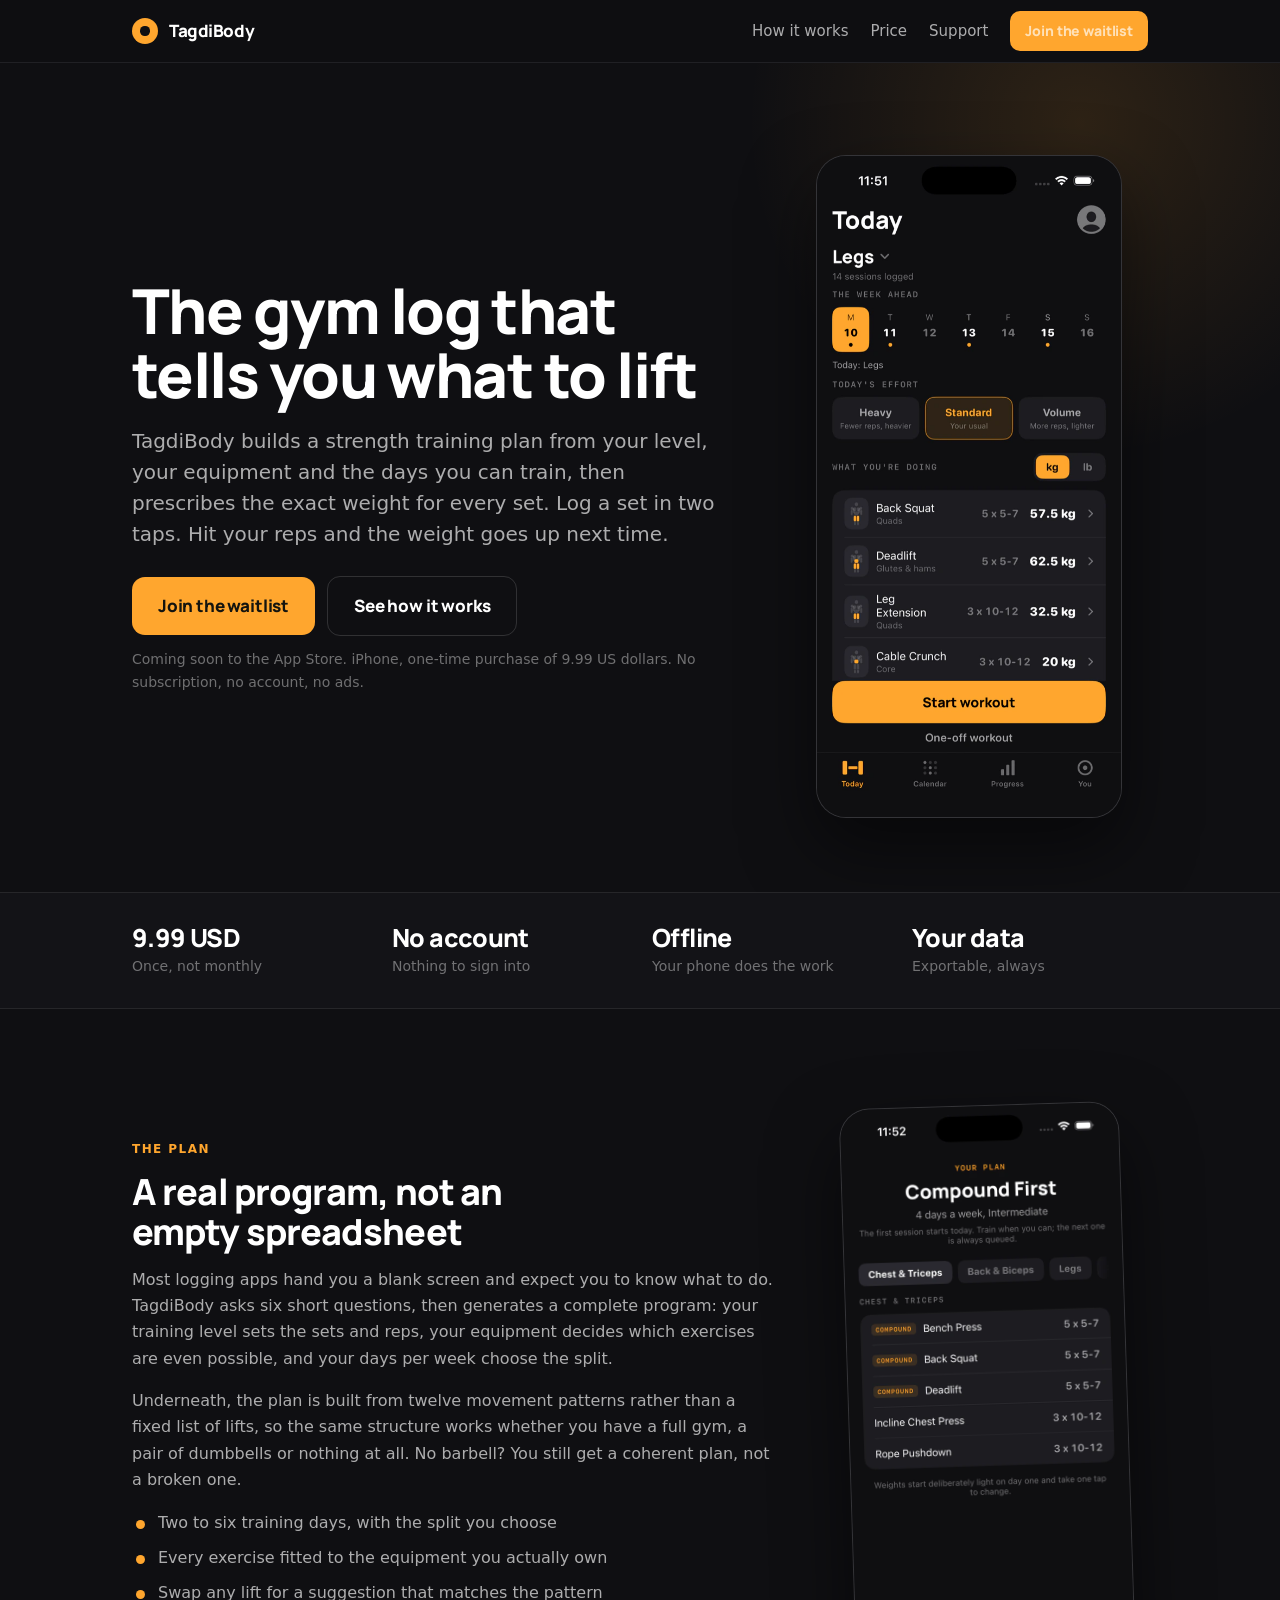
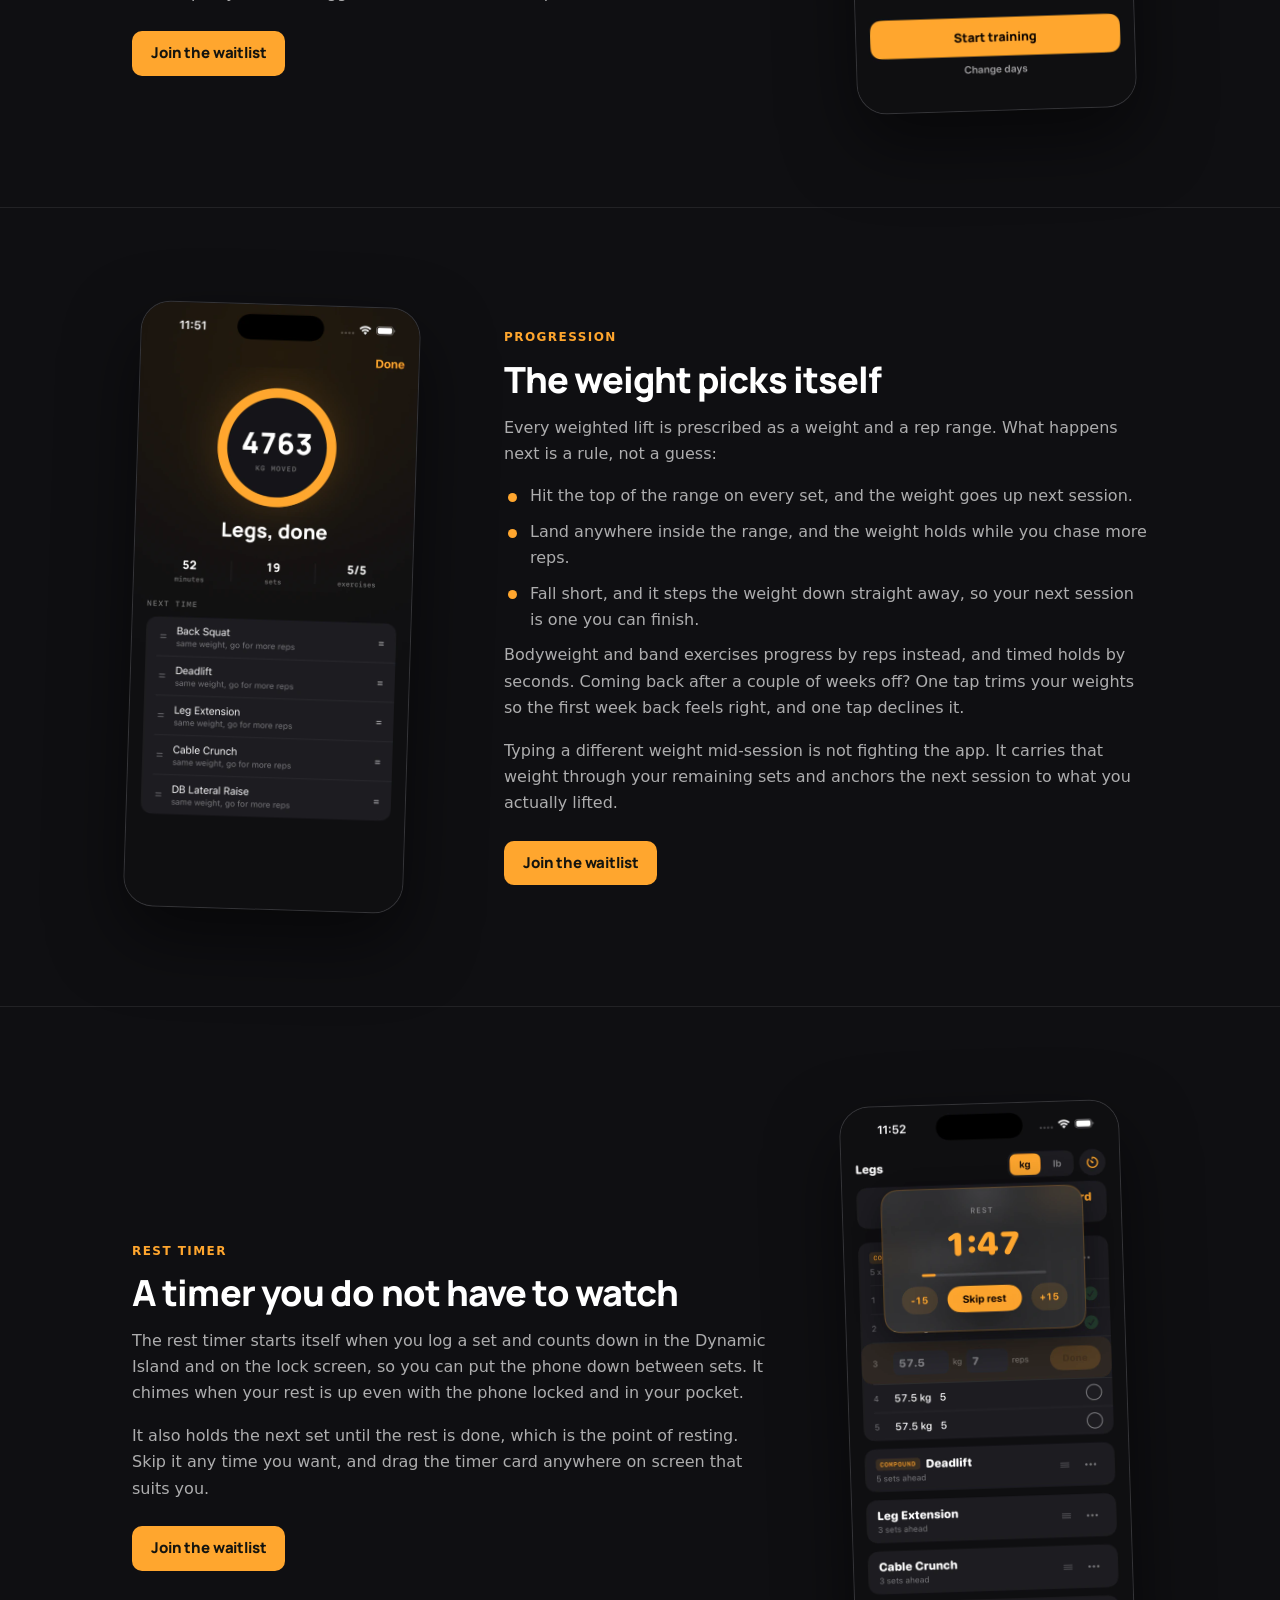
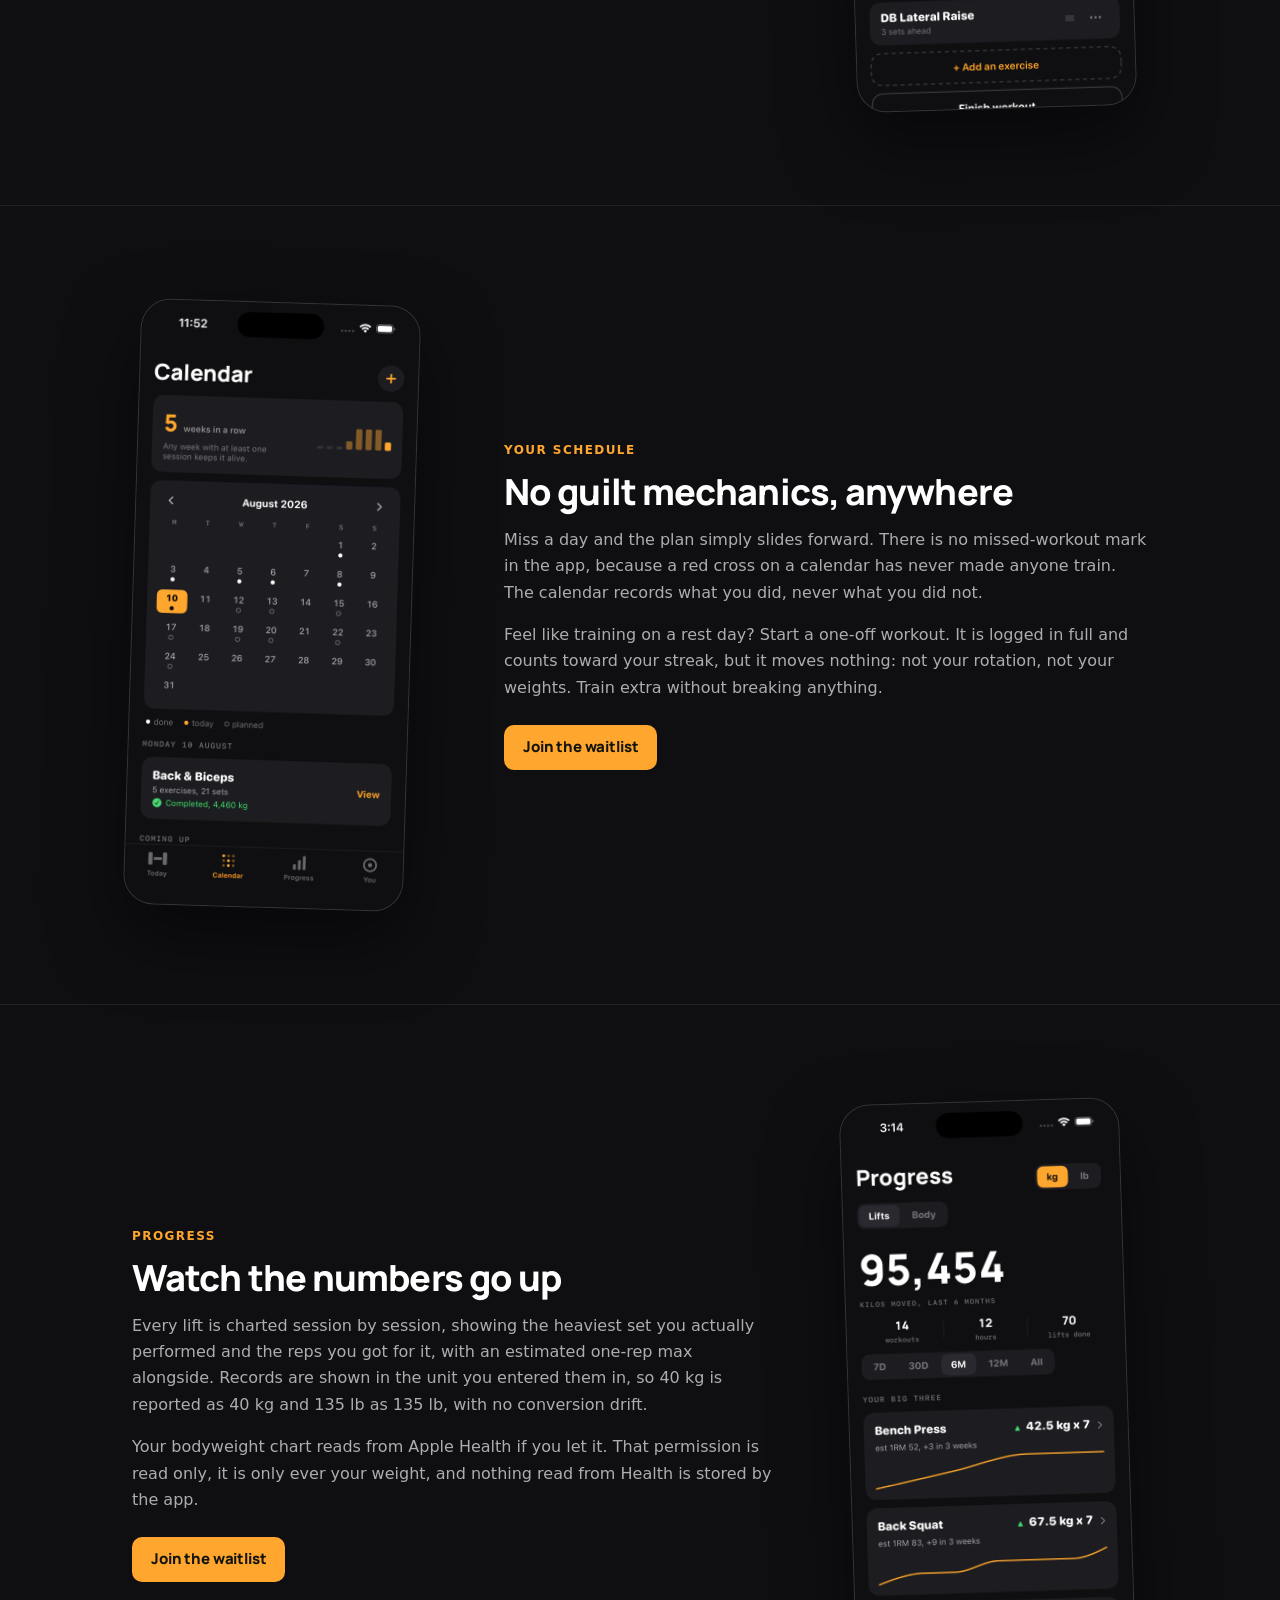
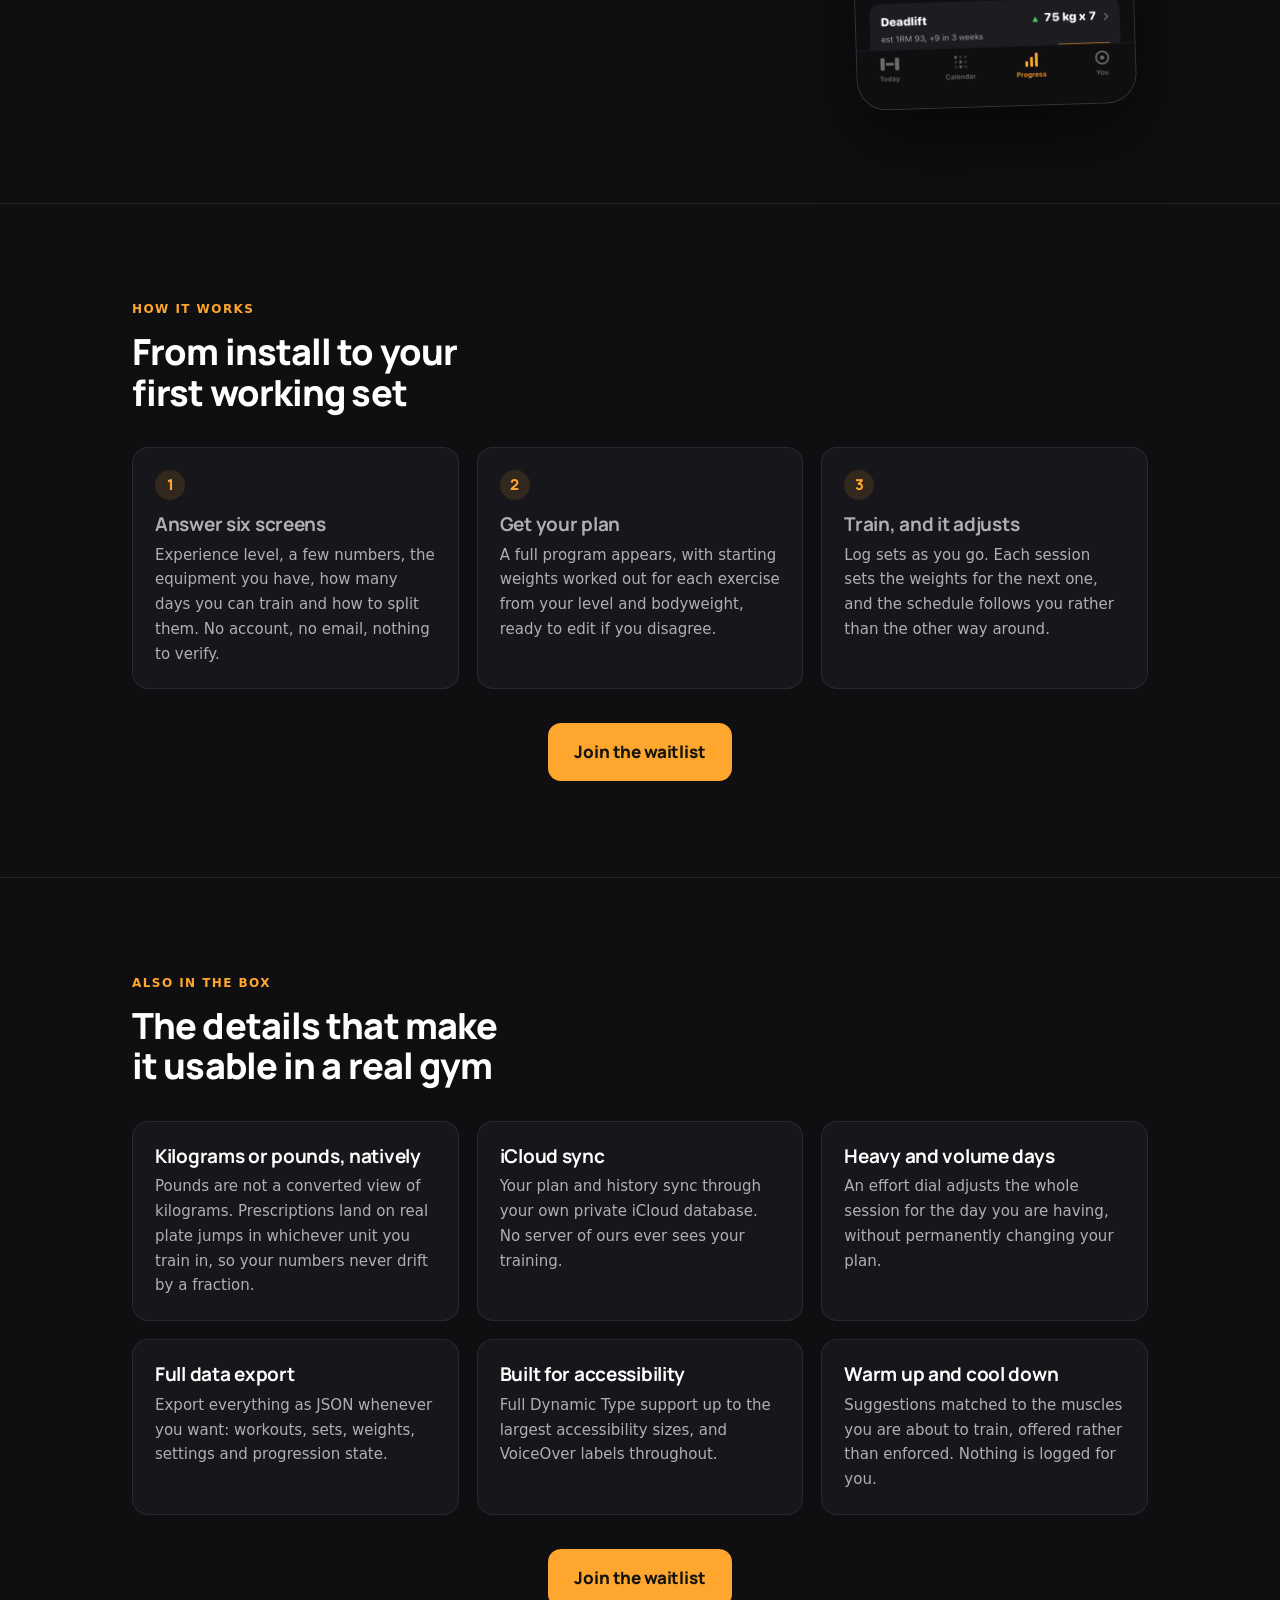
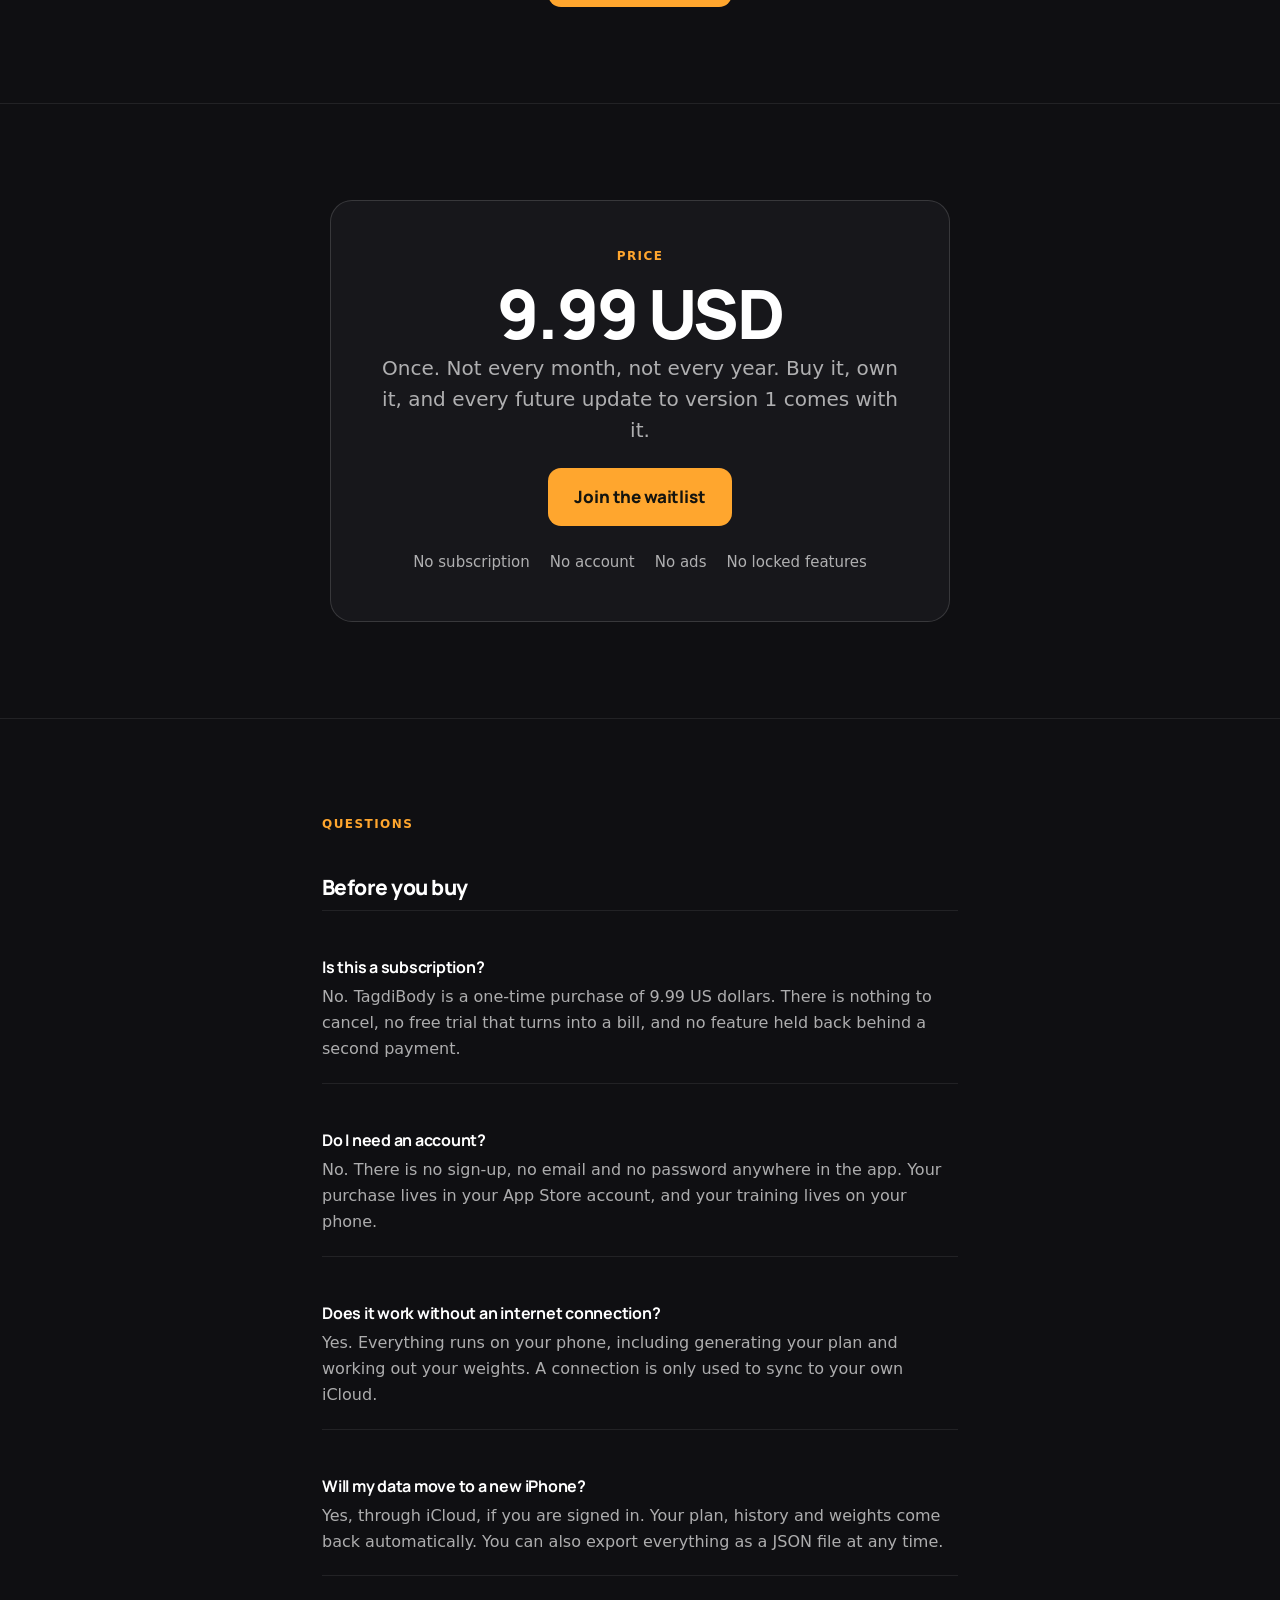
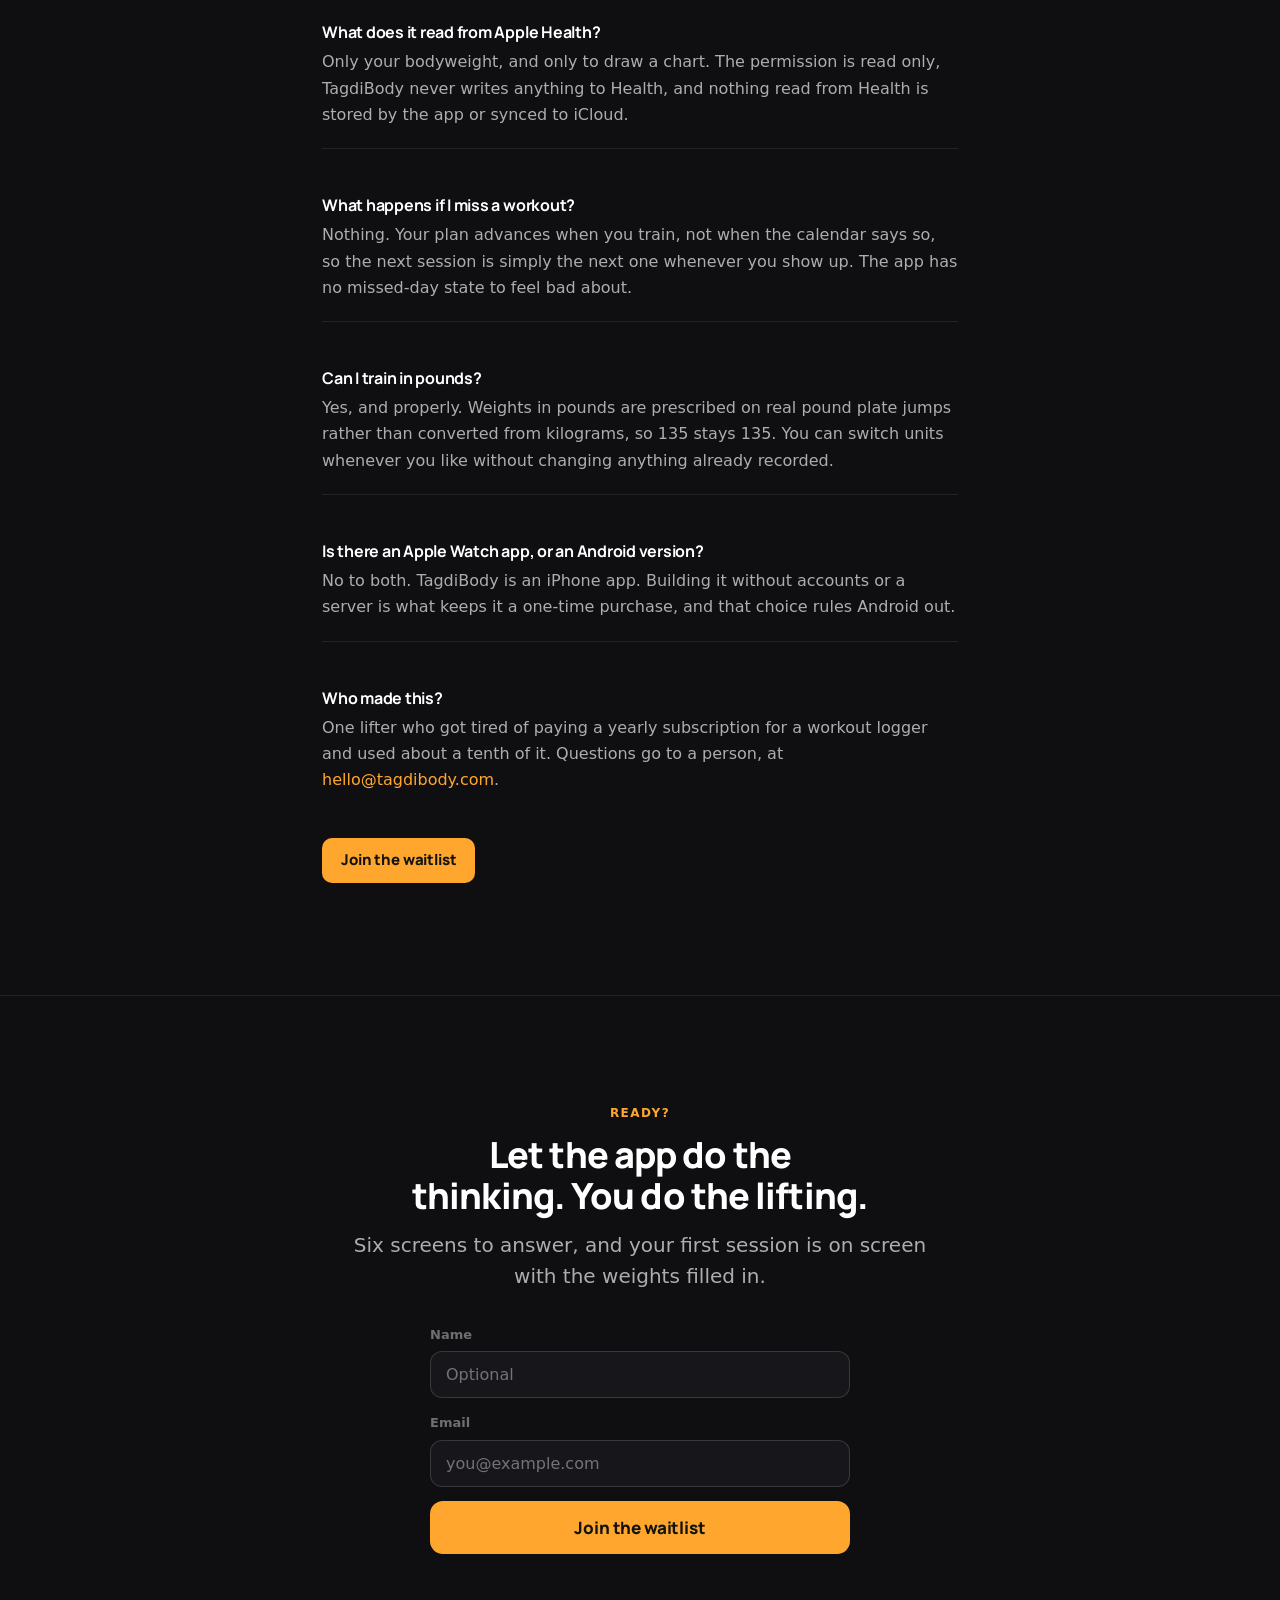
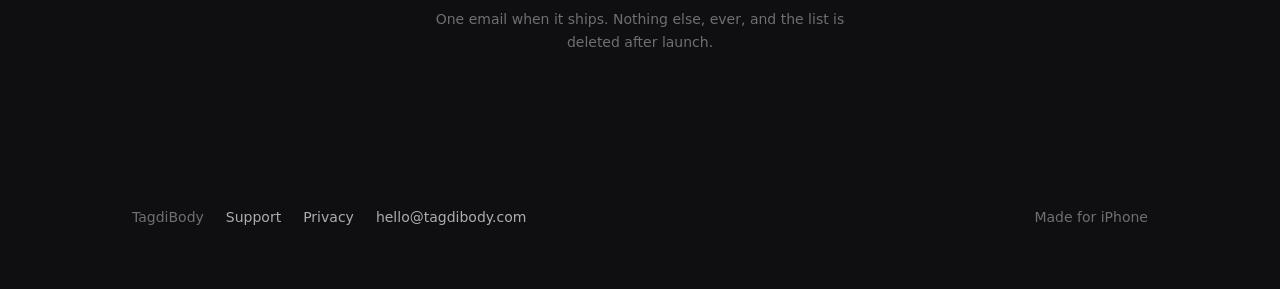
==== commit f43a5ed5: "Six screens, and the unit switch answer matches the app" ====
--- a/index.html
+++ b/index.html
@@ -140,7 +140,7 @@
     <div class="copy reveal">
       <p class="eyebrow">The plan</p>
       <h2>A real program, not an empty spreadsheet</h2>
-      <p>Most logging apps hand you a blank screen and expect you to know what to do. TagdiBody asks five short questions, then generates a complete program: your training level sets the sets and reps, your equipment decides which exercises are even possible, and your days per week choose the split.</p>
+      <p>Most logging apps hand you a blank screen and expect you to know what to do. TagdiBody asks six short questions, then generates a complete program: your training level sets the sets and reps, your equipment decides which exercises are even possible, and your days per week choose the split.</p>
       <p>Underneath, the plan is built from twelve movement patterns rather than a fixed list of lifts, so the same structure works whether you have a full gym, a pair of dumbbells or nothing at all. No barbell? You still get a coherent plan, not a broken one.</p>
       <ul class="ticks">
         <li>Two to six training days, with the split you choose</li>
@@ -269,7 +269,7 @@
     </div>
     <ol class="steps">
       <li class="reveal">
-        <h3>Answer five screens</h3>
+        <h3>Answer six screens</h3>
         <p>Experience level, a few numbers, the equipment you have, how many days you can train and how to split them. No account, no email, nothing to verify.</p>
       </li>
       <li class="reveal">
@@ -415,7 +415,7 @@
   <div class="wrap">
     <p class="eyebrow">Ready?</p>
     <h2>Let the app do the thinking. You do the lifting.</h2>
-    <p class="lede">Five screens to answer, and your first session is on screen with the weights filled in.</p>
+    <p class="lede">Six screens to answer, and your first session is on screen with the weights filled in.</p>
     <div class="hero-actions actions-center">
       <a class="cta live-only" href="https://apps.apple.com/app/tagdibody/id6799544180">Get TagdiBody on the App Store</a>
     </div>
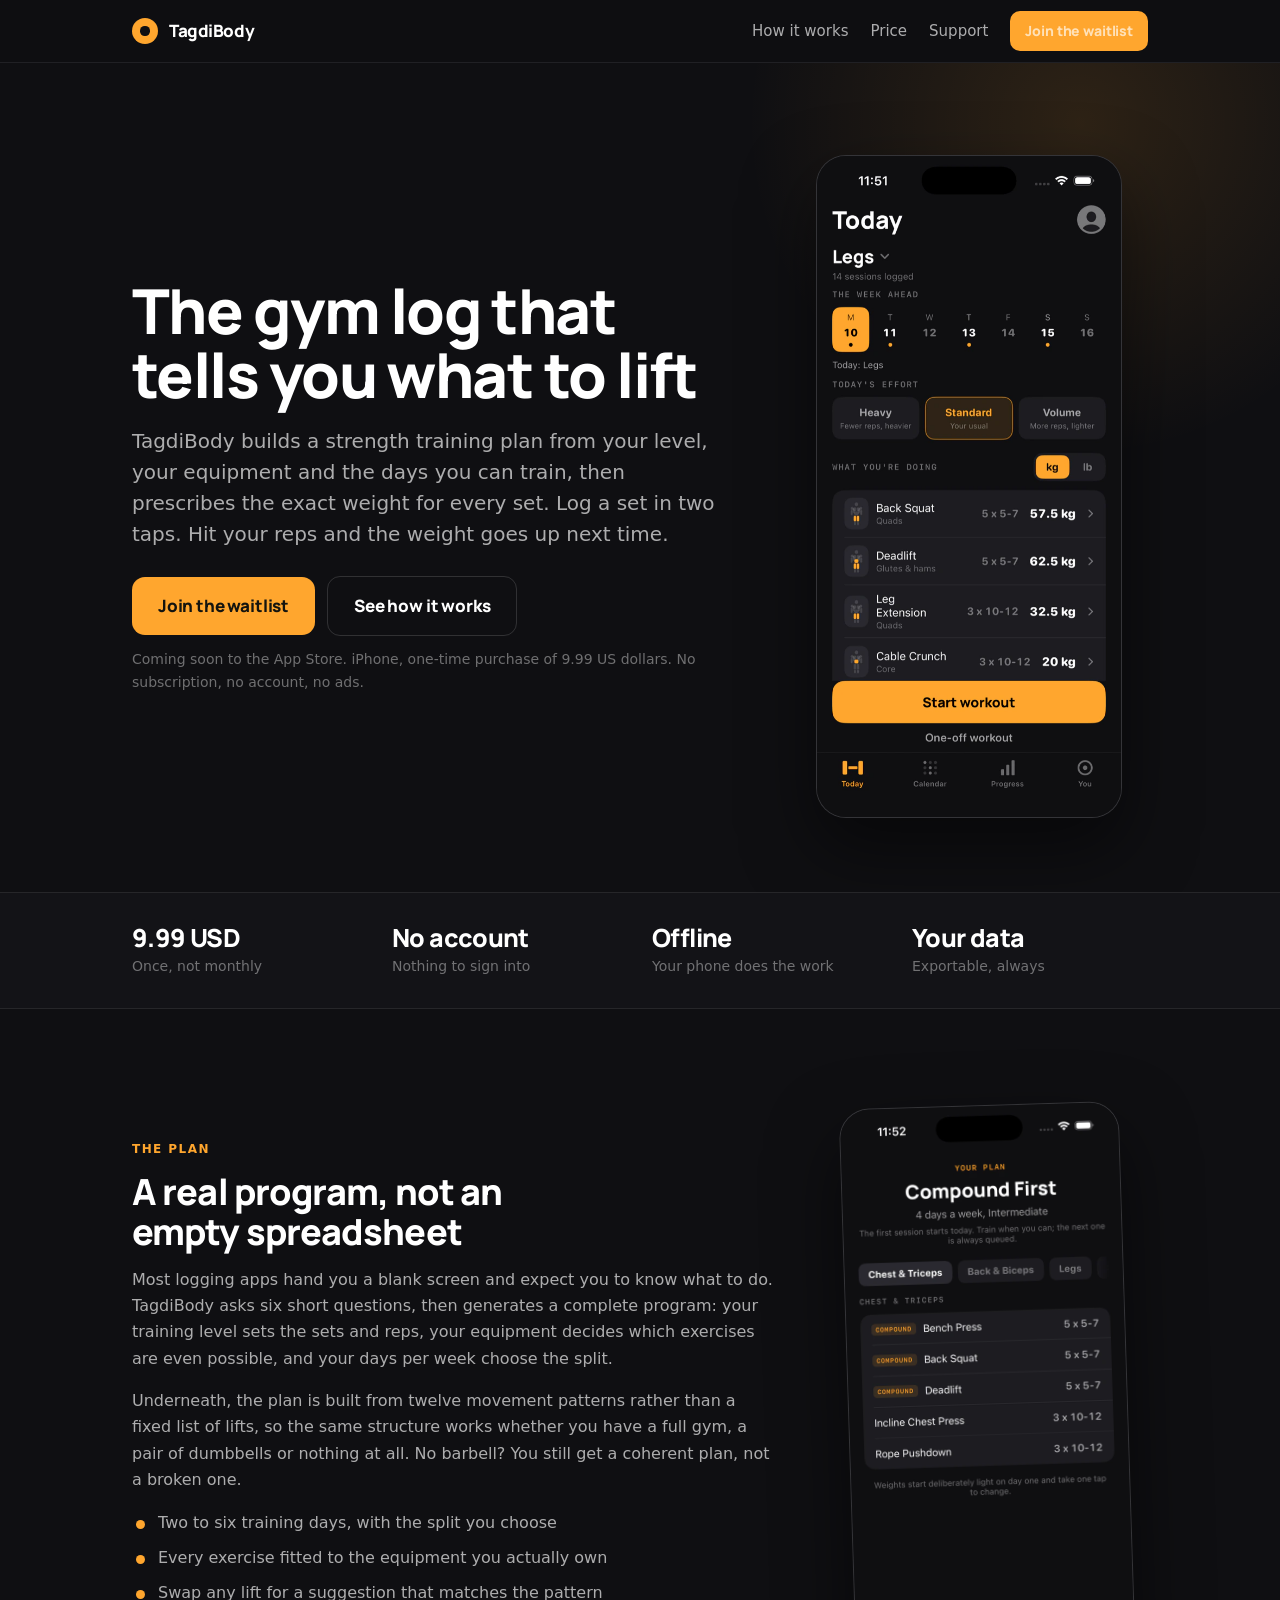
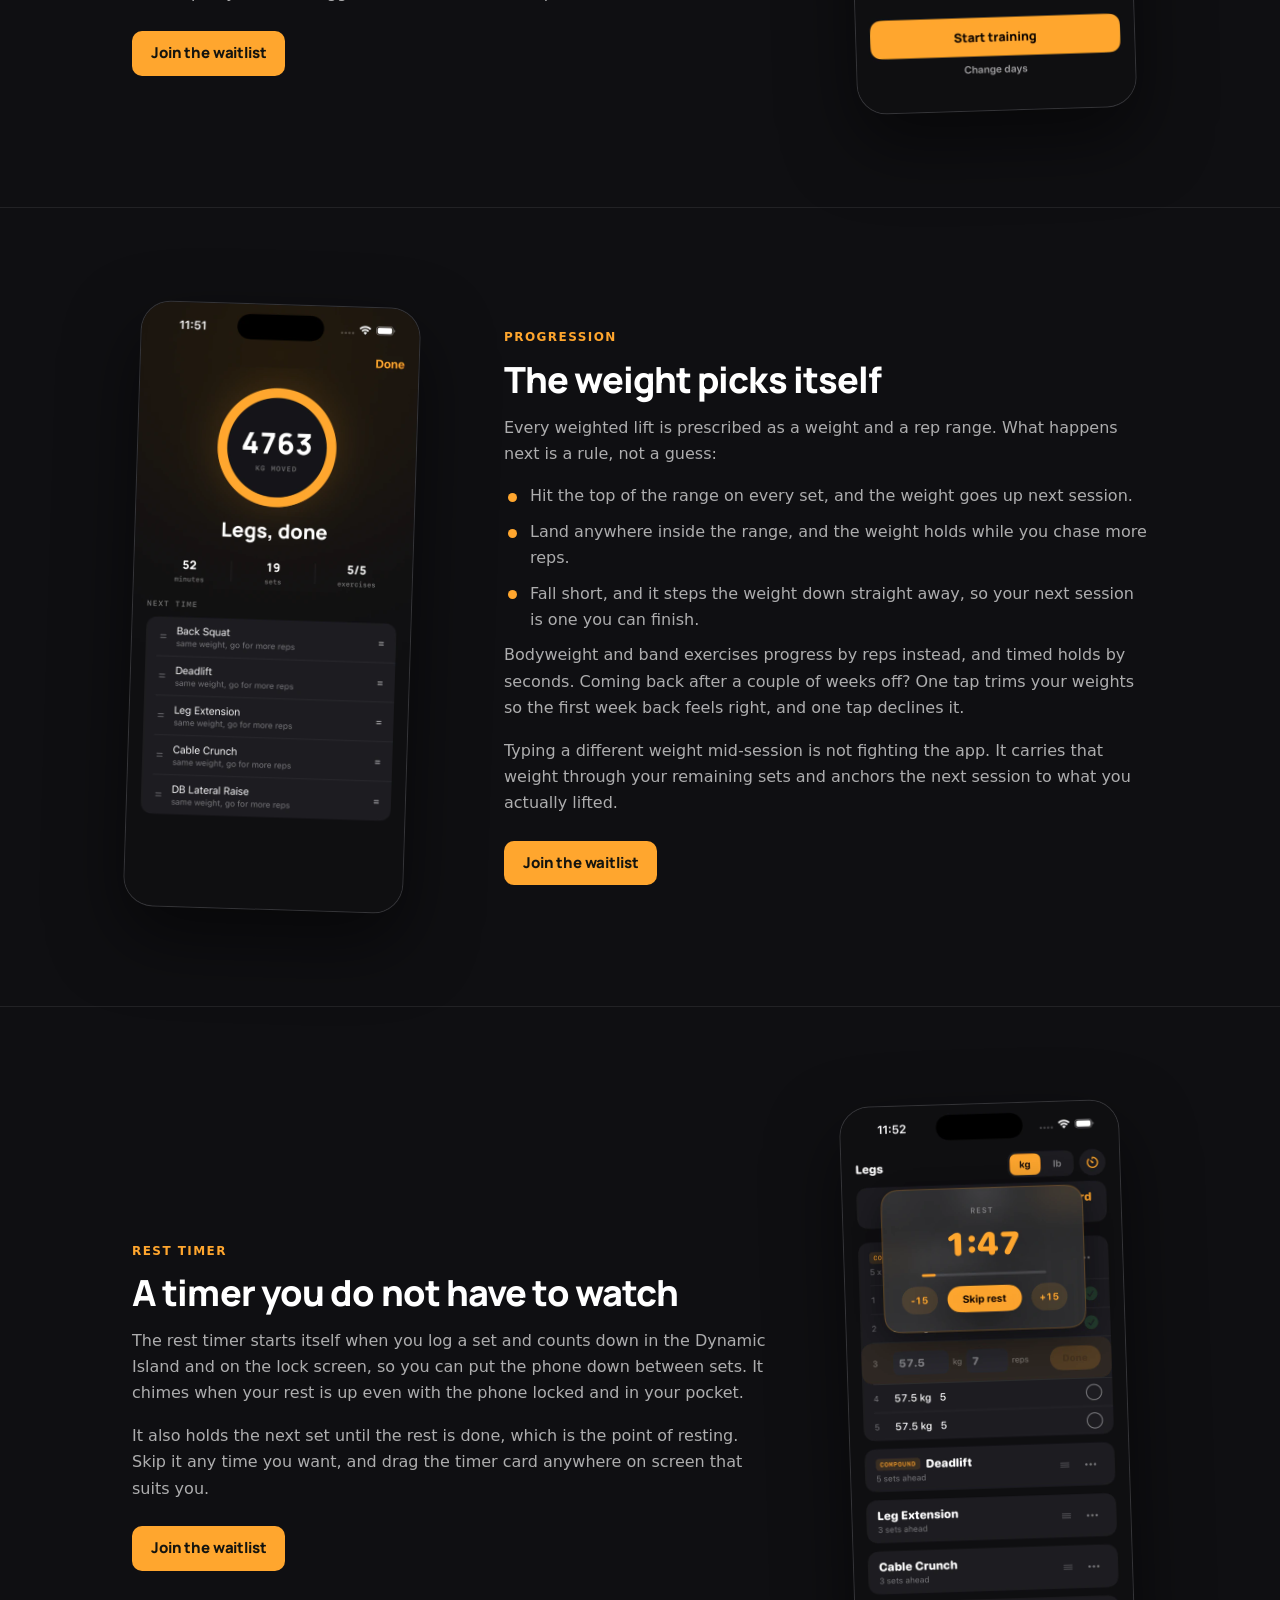
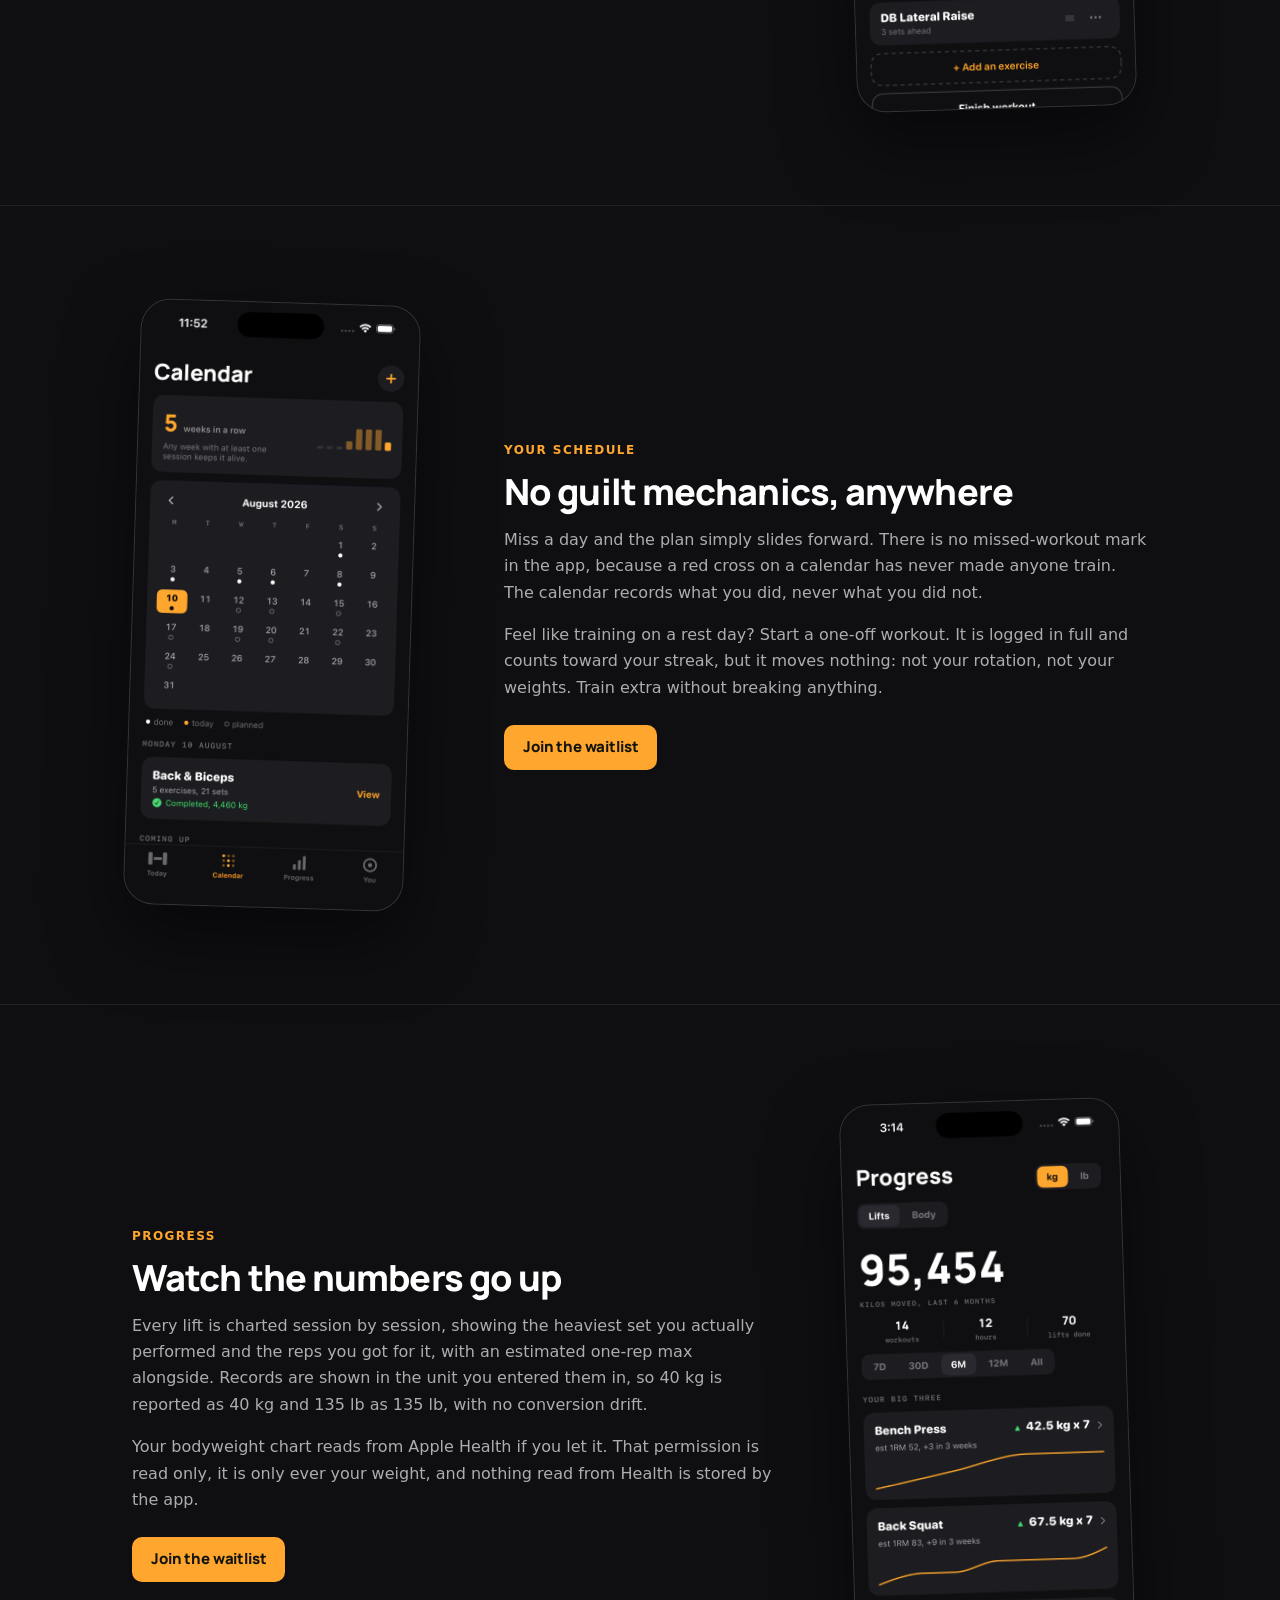
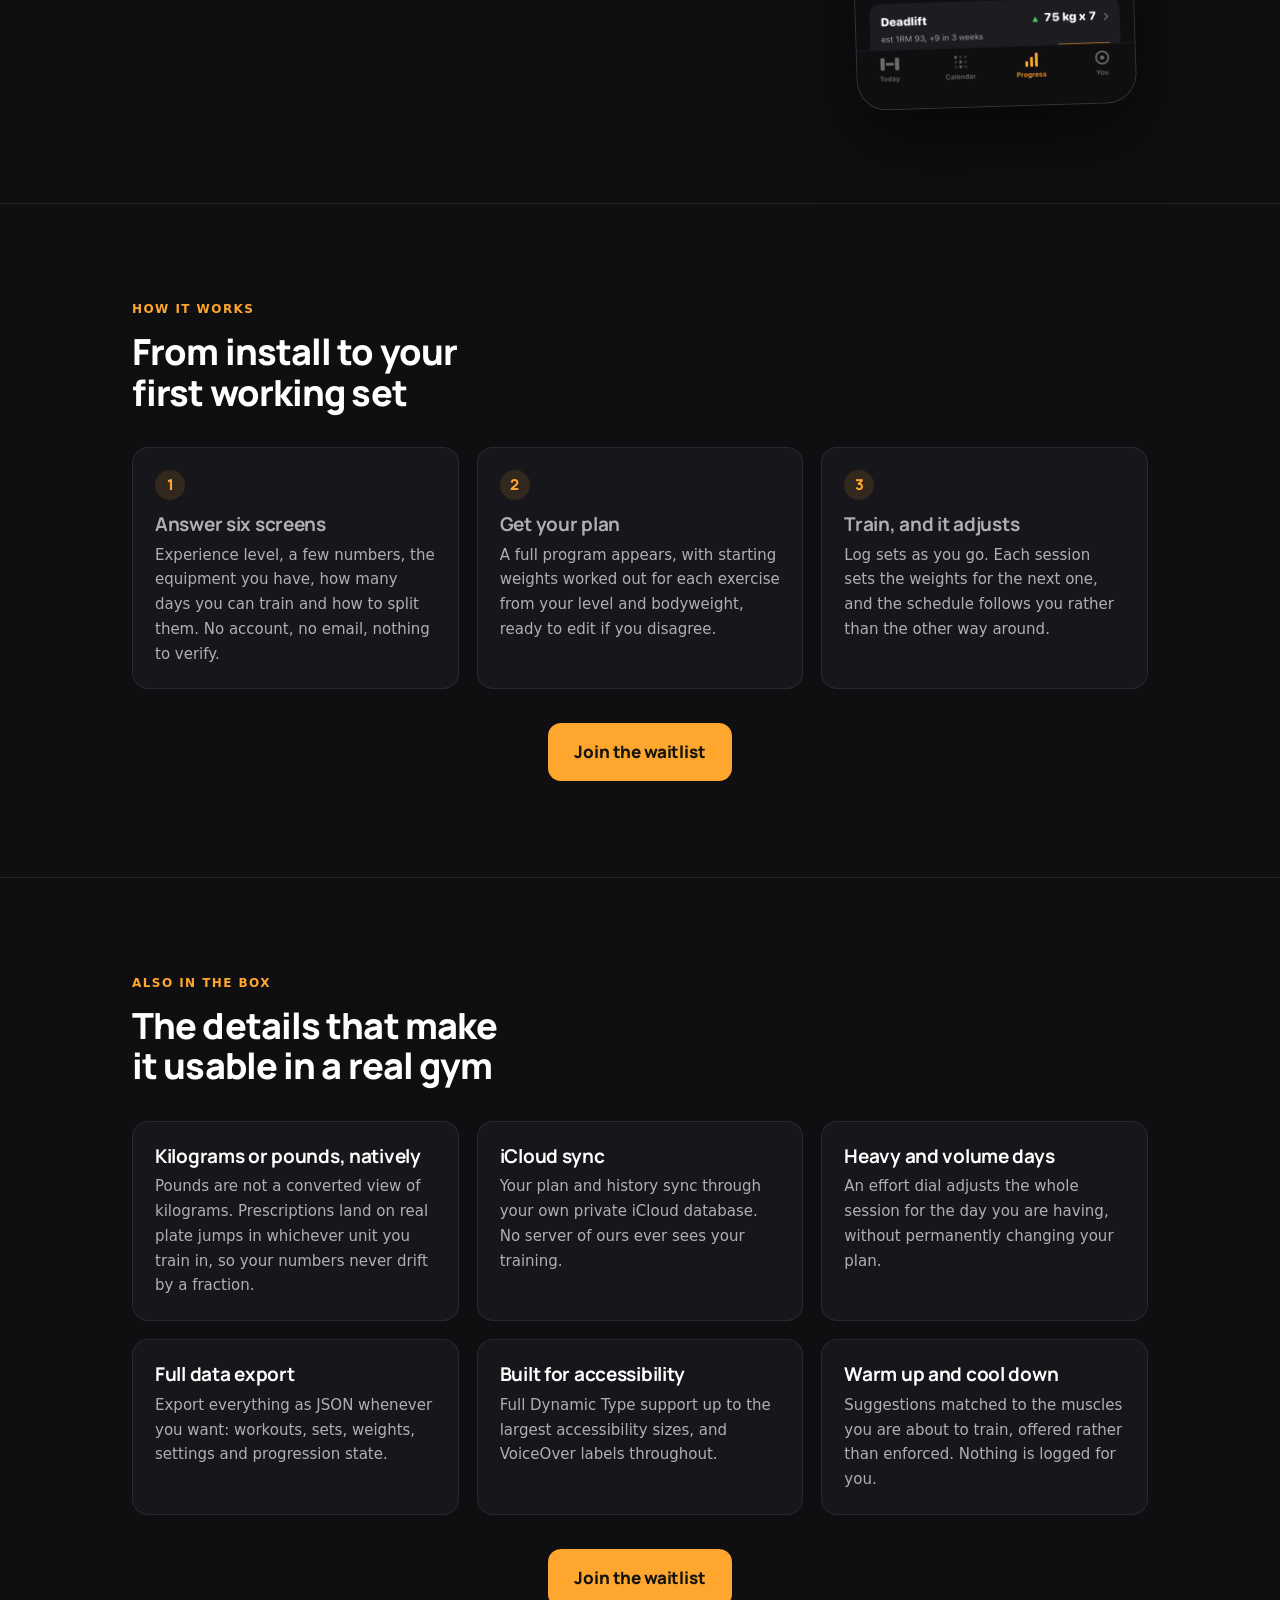
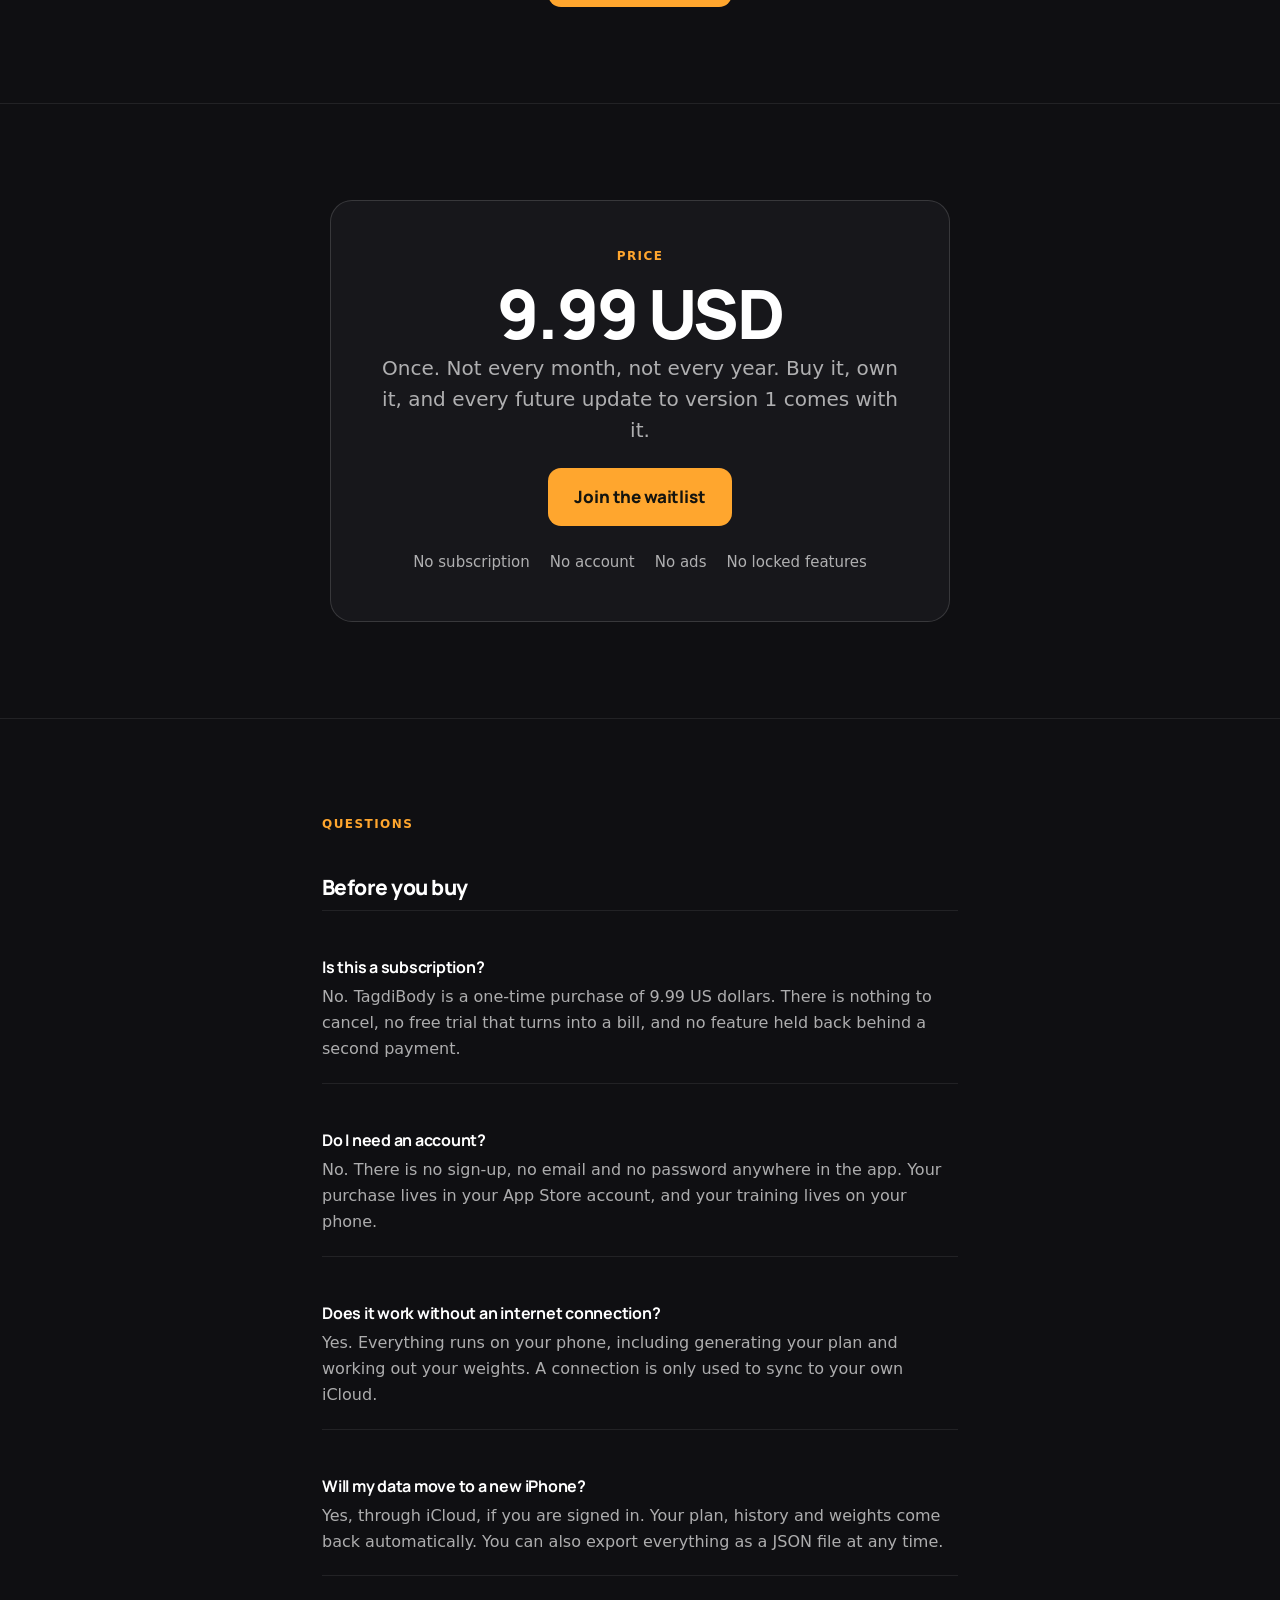
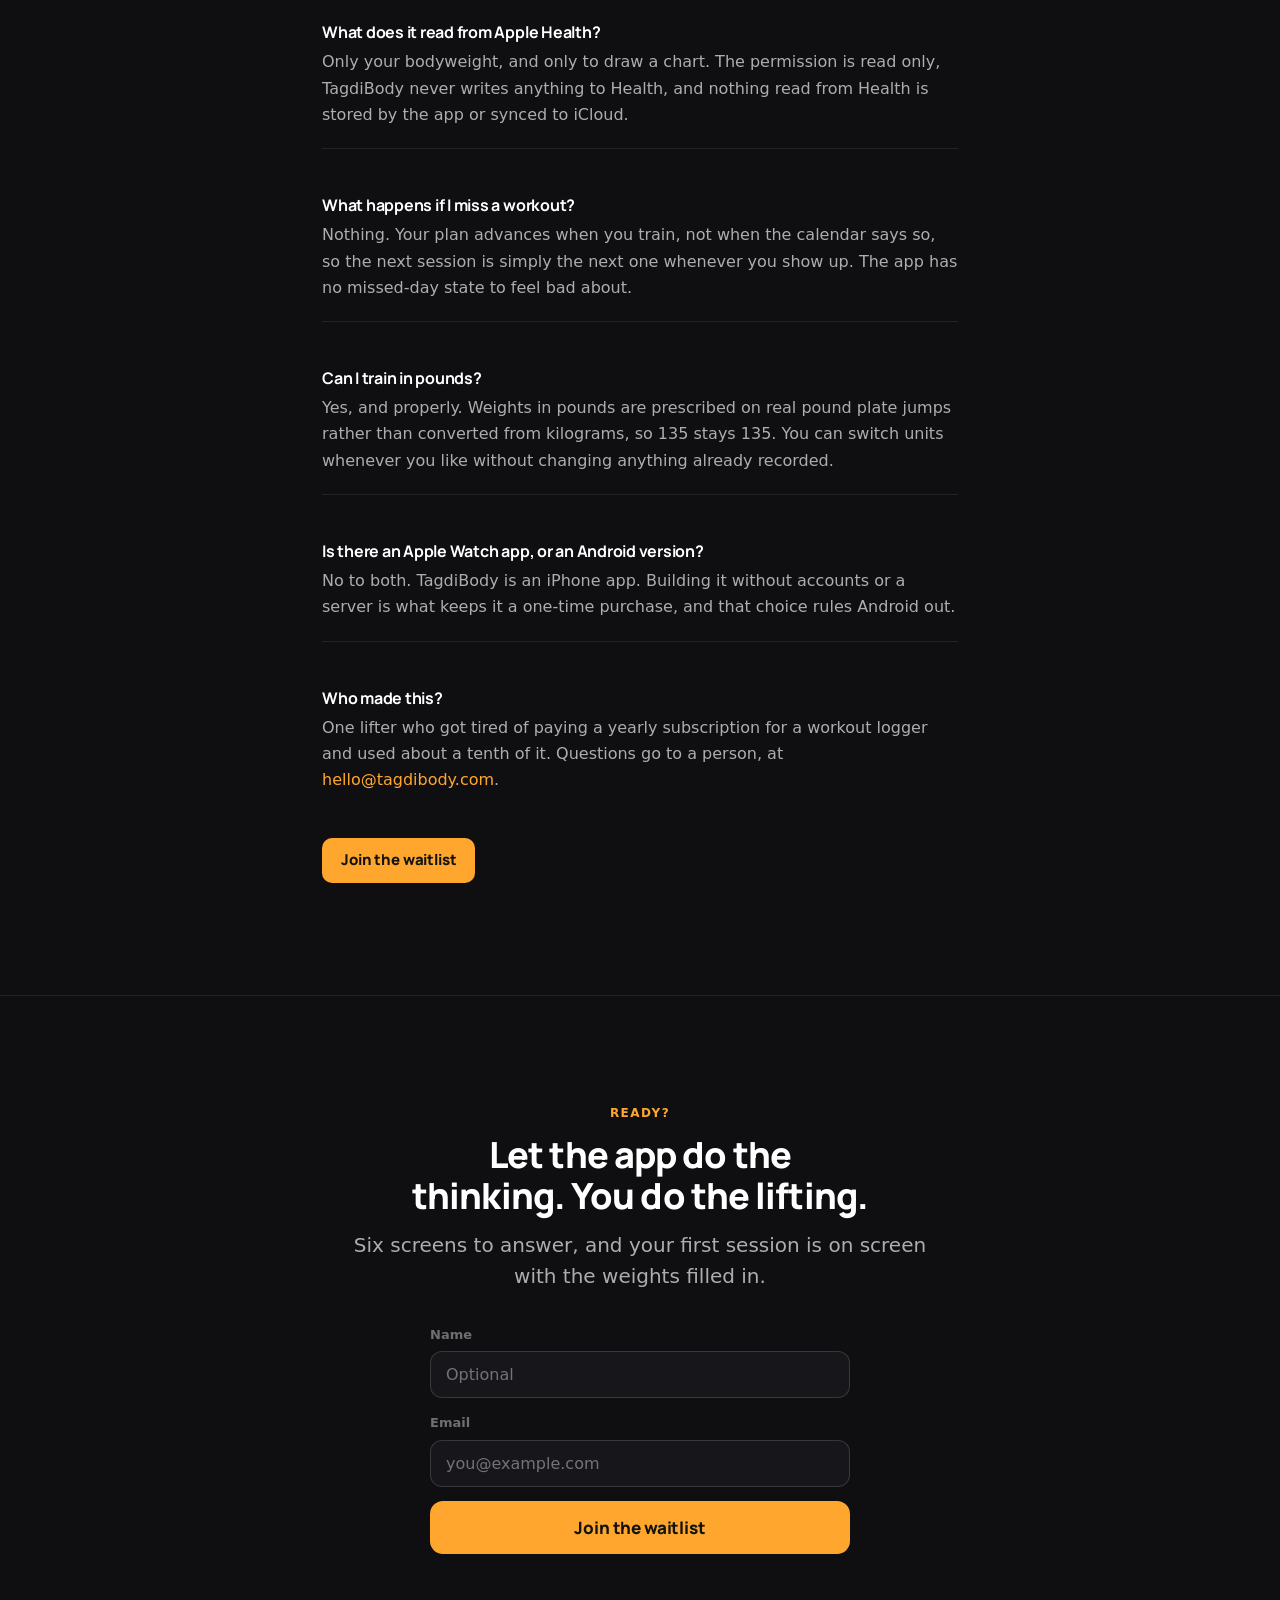
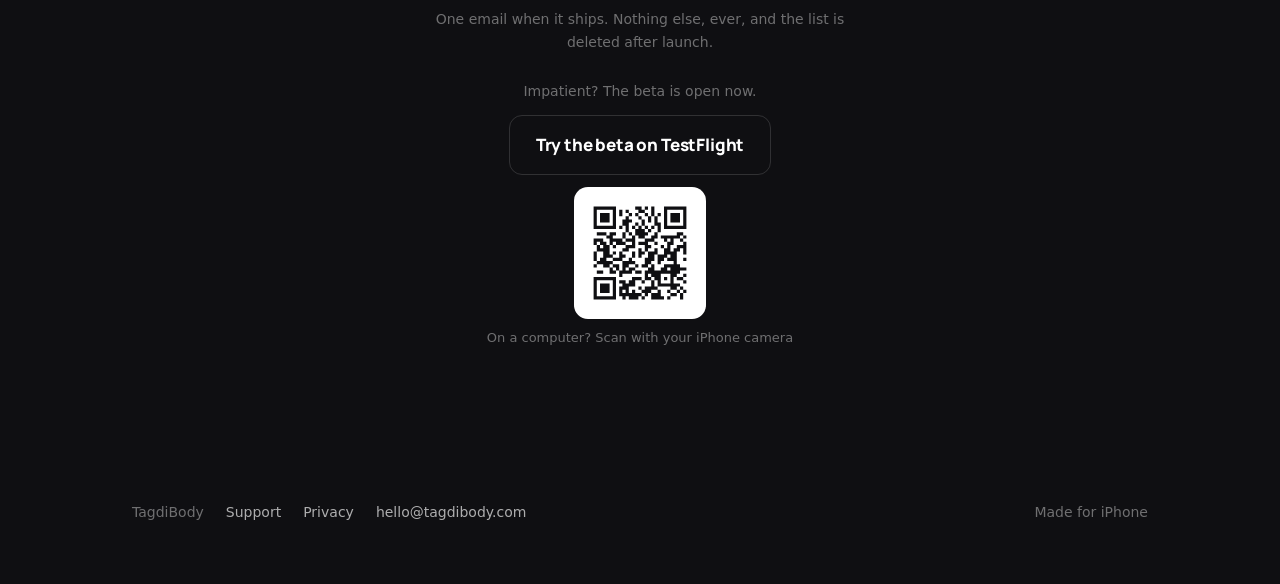
==== commit b416fd78: "Update support and privacy pages" ====
--- a/index.html
+++ b/index.html
@@ -434,6 +434,15 @@
       <p class="form-status" role="status" aria-live="polite"></p>
       <p class="cta-note">One email when it ships. Nothing else, ever, and the list is deleted after launch.</p>
     </form>
+    <div class="beta-extra soon-only">
+      <p class="cta-note">Impatient? The beta is open now.</p>
+      <a class="cta ghost" href="/beta/">Try the beta on TestFlight</a>
+      <div class="beta-qr">
+        <img src="assets/beta-qr.svg" width="132" height="132"
+             alt="QR code linking to the TagdiBody beta on TestFlight.">
+        <span>On a computer? Scan with your iPhone camera</span>
+      </div>
+    </div>
     <p class="cta-note live-only" style="margin-top: 14px">One-time purchase, 9.99 US dollars. iPhone.</p>
     <div class="qr-box">
       <img class="qr" src="assets/qr-appstore.svg" width="132" height="132"
--- a/style.css
+++ b/style.css
@@ -545,6 +545,37 @@
    inline CTAs, at block display. */
 body:not(.prelaunch) .soon-block { display: none; }
 
+/* The open-beta offer under the waitlist: button for everyone, QR only
+   where a QR helps (a desktop screen someone scans with their phone).
+   Carries .soon-only, so the launch flip removes the whole block and the
+   App Store qr-box above takes over. */
+.beta-extra {
+  display: flex;
+  flex-direction: column;
+  align-items: center;
+  gap: 12px;
+  margin-top: 26px;
+}
+body:not(.prelaunch) .beta-extra { display: none; }
+.beta-extra .cta-note { margin: 0; }
+.beta-qr { display: none; }
+@media (min-width: 800px) {
+  .beta-qr {
+    display: flex;
+    flex-direction: column;
+    align-items: center;
+    gap: 8px;
+  }
+  .beta-qr img {
+    width: 132px;
+    height: 132px;
+    background: #FFFFFF;
+    border-radius: 14px;
+    padding: 10px;
+  }
+  .beta-qr span { font-size: 13px; color: var(--ink-3); }
+}
+
 .waitlist {
   max-width: 420px;
   margin: 6px auto 0;
